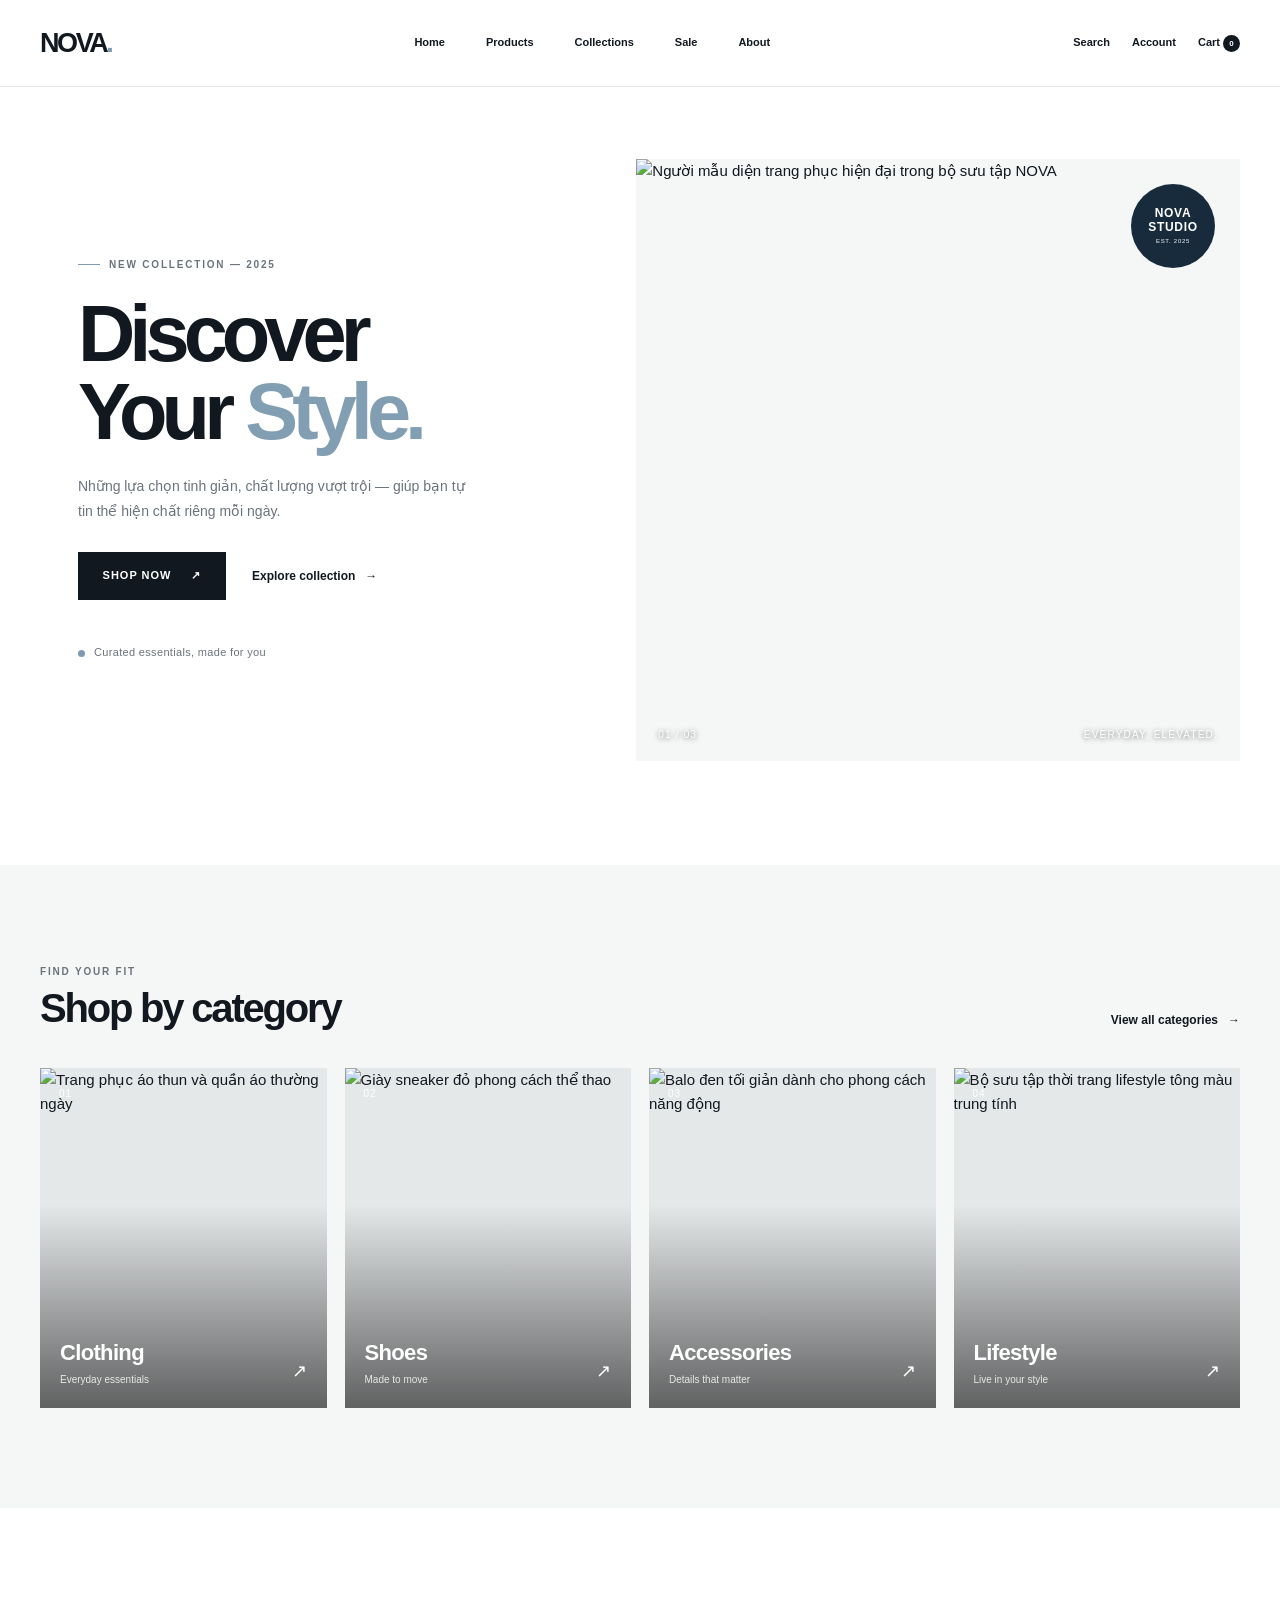
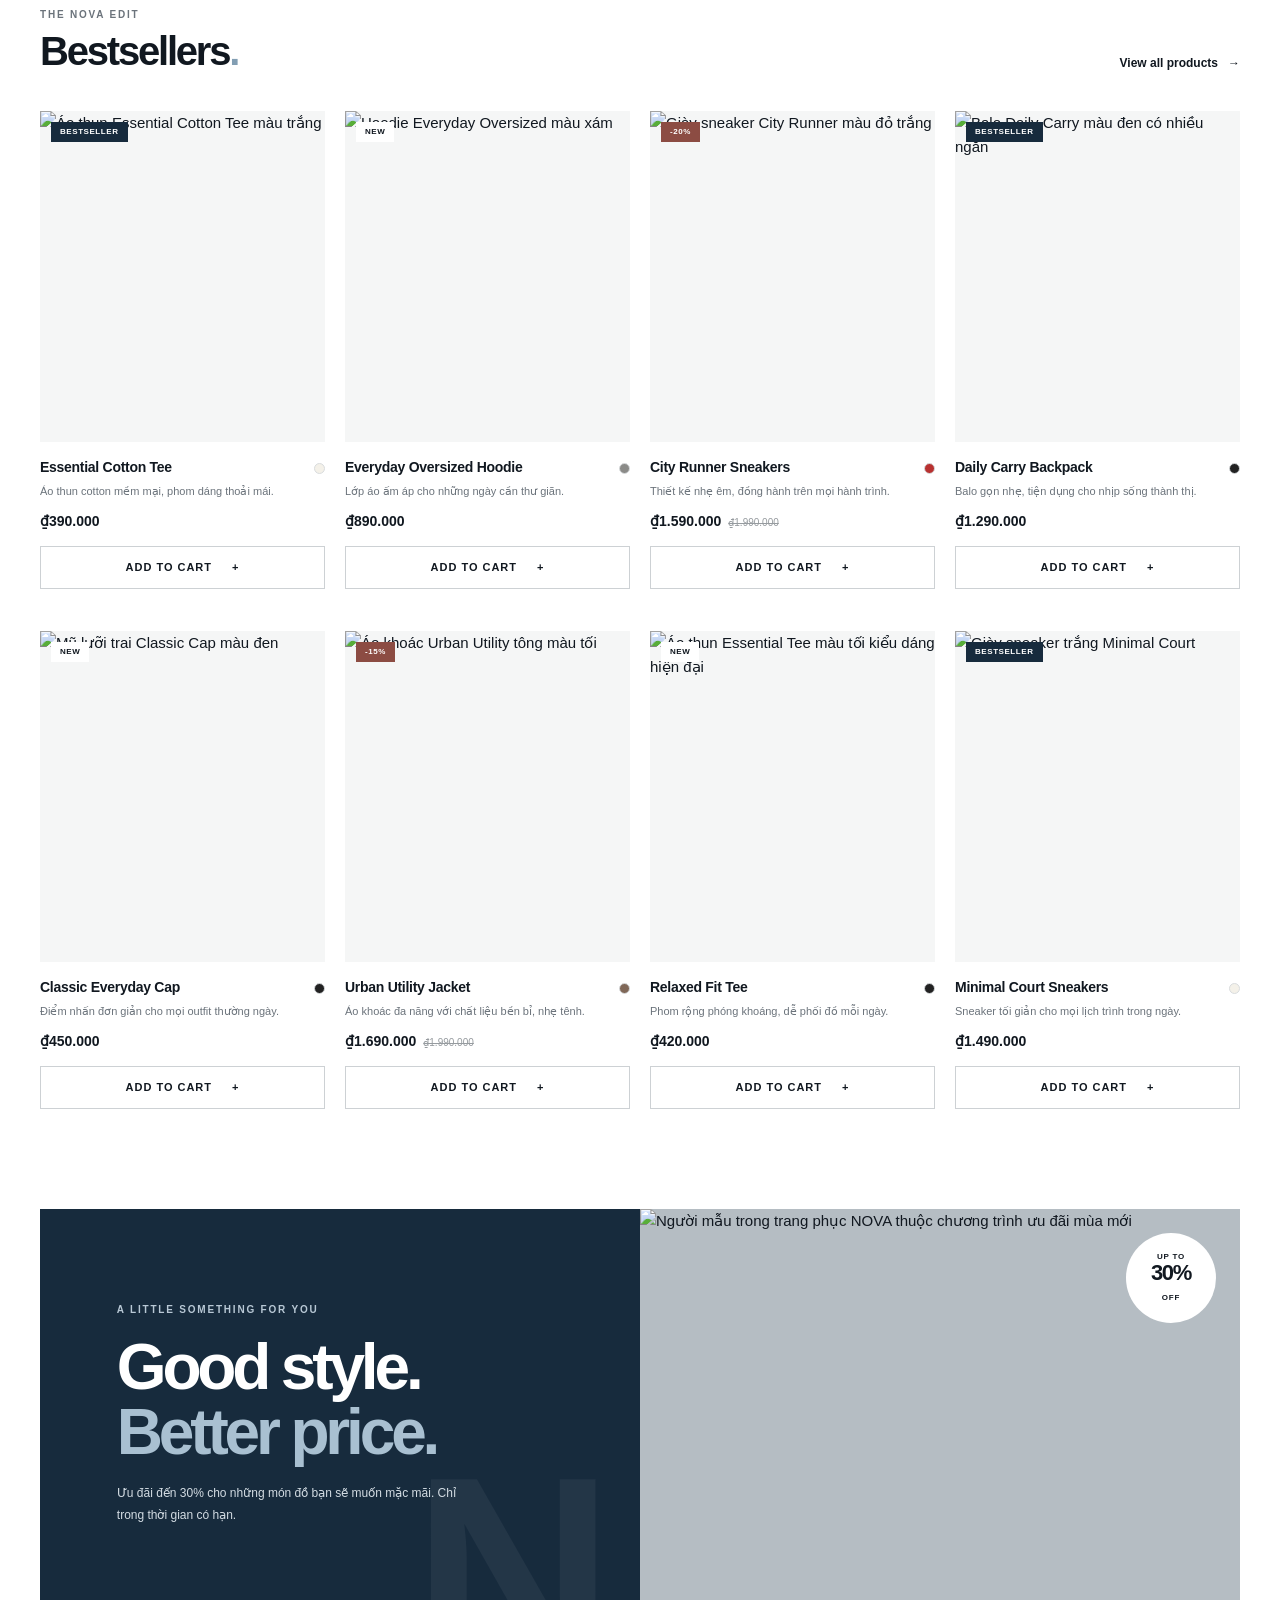
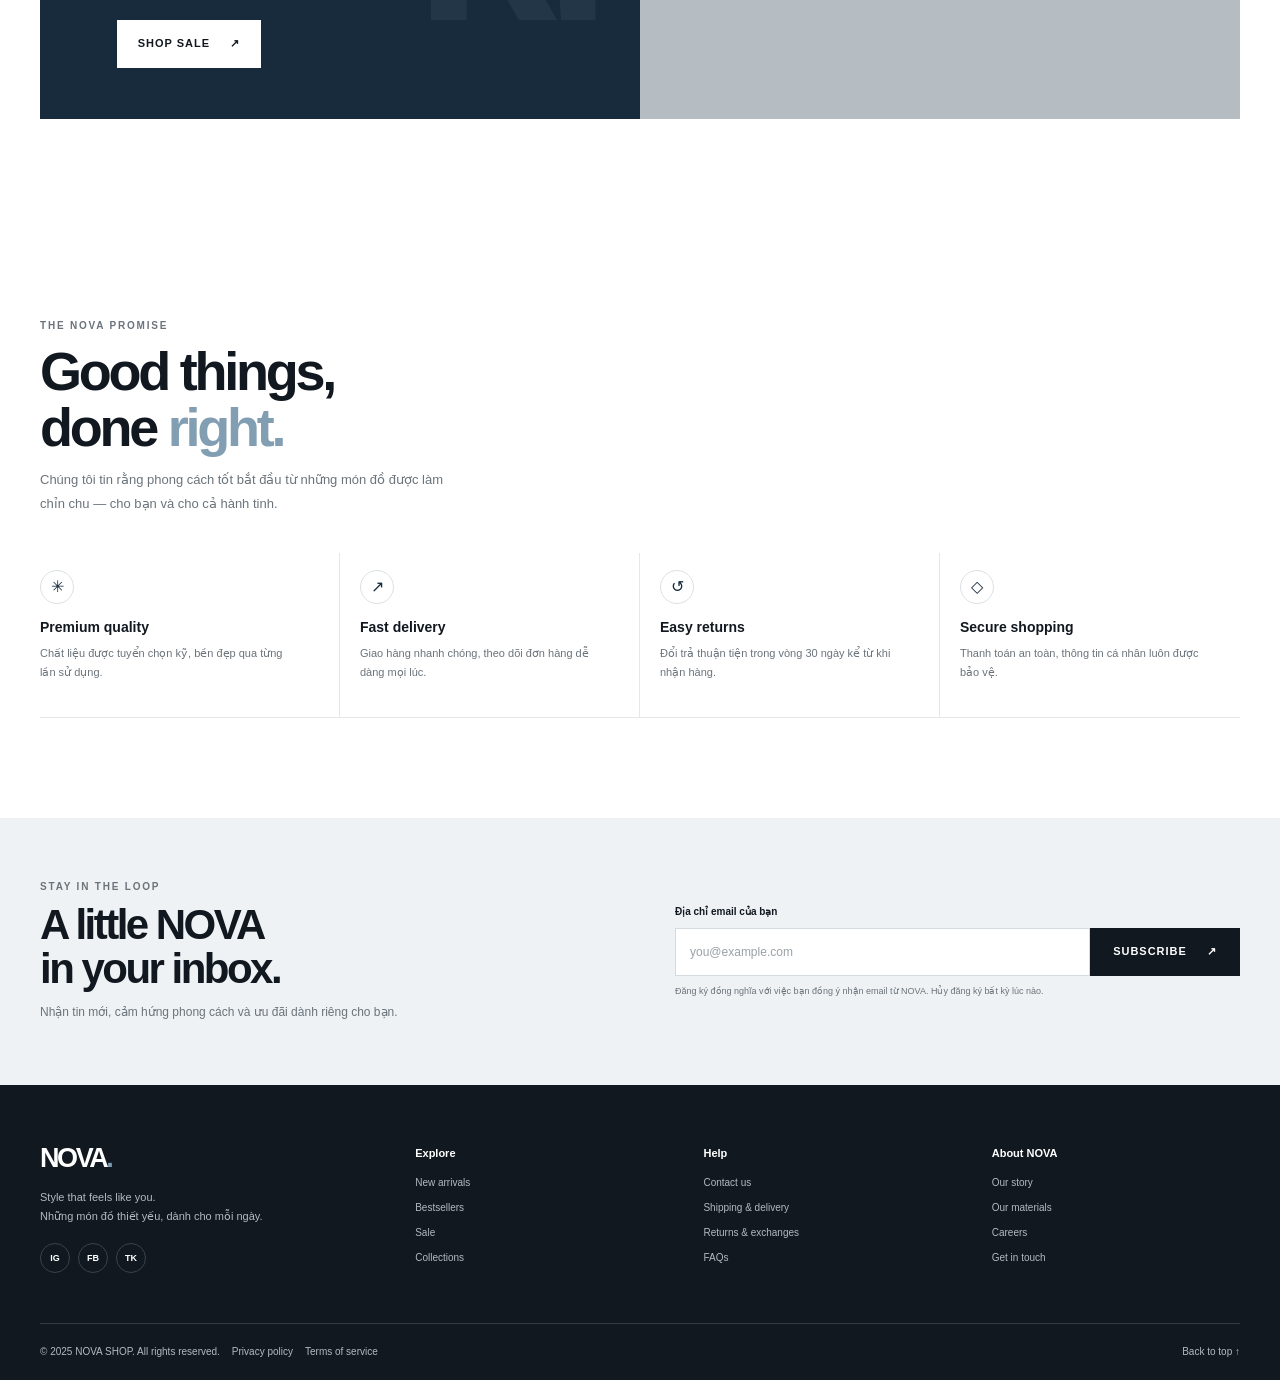
==== index.html @ 68299b76 "Add files via upload" ====
<!DOCTYPE html>
<html lang="vi">
<head>
  <meta charset="UTF-8">
  <meta name="viewport" content="width=device-width, initial-scale=1.0">
  <meta name="description" content="Khám phá thời trang và phụ kiện hiện đại tại NOVA SHOP. Phong cách tối giản, chất lượng vượt trội, giao hàng nhanh.">
  <title>NOVA SHOP — Discover Your Style</title>
  <link rel="stylesheet" href="style.css">
</head>
<body>
  <header class="site-header">
    <div class="header-inner container">
      <a class="brand" href="#home" aria-label="NOVA SHOP - Trang chủ">NOVA<span>.</span></a>

      <nav class="desktop-nav" aria-label="Điều hướng chính">
        <a href="#home">Home</a>
        <a href="#products">Products</a>
        <a href="#categories">Collections</a>
        <a href="#sale">Sale</a>
        <a href="#about">About</a>
      </nav>

      <div class="header-actions" aria-label="Tiện ích">
        <a href="#newsletter" aria-label="Tìm kiếm">Search</a>
        <a href="#about" aria-label="Tài khoản">Account</a>
        <a href="#products" aria-label="Giỏ hàng">Cart <span class="cart-count">0</span></a>
      </div>

      <details class="mobile-menu">
        <summary aria-label="Mở điều hướng">☰</summary>
        <nav class="mobile-nav" aria-label="Điều hướng trên điện thoại">
          <a href="#home">Home</a>
          <a href="#products">Products</a>
          <a href="#categories">Collections</a>
          <a href="#sale">Sale</a>
          <a href="#about">About</a>
        </nav>
      </details>
    </div>
  </header>

  <main>
    <section class="hero container" id="home" aria-labelledby="hero-title">
      <div class="hero-copy">
        <p class="eyebrow"><span class="eyebrow-line"></span> New collection — 2025</p>
        <h1 id="hero-title">Discover<br>Your <span>Style.</span></h1>
        <p class="hero-description">Những lựa chọn tinh giản, chất lượng vượt trội — giúp bạn tự tin thể hiện chất riêng mỗi ngày.</p>
        <div class="hero-actions">
          <a class="button button-dark" href="#products">Shop now <span aria-hidden="true">↗</span></a>
          <a class="text-link" href="#categories">Explore collection <span aria-hidden="true">→</span></a>
        </div>
        <div class="hero-note"><span class="note-dot"></span> Curated essentials, made for you</div>
      </div>
      <div class="hero-visual">
        <img src="https://images.unsplash.com/photo-1529139574466-a303027c1d8b?auto=format&amp;fit=crop&amp;w=1200&amp;q=85" alt="Người mẫu diện trang phục hiện đại trong bộ sưu tập NOVA">
        <div class="image-caption"><span>01 / 03</span><span>Everyday, elevated.</span></div>
        <div class="hero-sticker" aria-label="Bộ sưu tập mới">NOVA<br>STUDIO<br><span>EST. 2025</span></div>
      </div>
    </section>

    <section class="category-section section-space" id="categories" aria-labelledby="category-title">
      <div class="container">
        <div class="section-heading">
          <div>
            <p class="eyebrow">Find your fit</p>
            <h2 id="category-title">Shop by category</h2>
          </div>
          <a class="text-link heading-link" href="#products">View all categories <span aria-hidden="true">→</span></a>
        </div>
        <div class="category-grid">
          <a class="category-card" href="#products">
            <img src="https://images.unsplash.com/photo-1523398002811-999ca8dec234?auto=format&amp;fit=crop&amp;w=700&amp;q=80" alt="Trang phục áo thun và quần áo thường ngày">
            <span class="category-number">01</span>
            <span class="category-info"><strong>Clothing</strong><span>Everyday essentials</span></span>
            <span class="category-arrow" aria-hidden="true">↗</span>
          </a>
          <a class="category-card" href="#products">
            <img src="https://images.unsplash.com/photo-1542291026-7eec264c27ff?auto=format&amp;fit=crop&amp;w=700&amp;q=80" alt="Giày sneaker đỏ phong cách thể thao">
            <span class="category-number">02</span>
            <span class="category-info"><strong>Shoes</strong><span>Made to move</span></span>
            <span class="category-arrow" aria-hidden="true">↗</span>
          </a>
          <a class="category-card" href="#products">
            <img src="https://images.unsplash.com/photo-1553062407-98eeb64c6a62?auto=format&amp;fit=crop&amp;w=700&amp;q=80" alt="Balo đen tối giản dành cho phong cách năng động">
            <span class="category-number">03</span>
            <span class="category-info"><strong>Accessories</strong><span>Details that matter</span></span>
            <span class="category-arrow" aria-hidden="true">↗</span>
          </a>
          <a class="category-card" href="#products">
            <img src="https://images.unsplash.com/photo-1490481651871-ab68de25d43d?auto=format&amp;fit=crop&amp;w=700&amp;q=80" alt="Bộ sưu tập thời trang lifestyle tông màu trung tính">
            <span class="category-number">04</span>
            <span class="category-info"><strong>Lifestyle</strong><span>Live in your style</span></span>
            <span class="category-arrow" aria-hidden="true">↗</span>
          </a>
        </div>
      </div>
    </section>

    <section class="products-section section-space" id="products" aria-labelledby="products-title">
      <div class="container">
        <div class="section-heading">
          <div>
            <p class="eyebrow">The NOVA edit</p>
            <h2 id="products-title">Bestsellers<span class="title-period">.</span></h2>
          </div>
          <a class="text-link heading-link" href="#products">View all products <span aria-hidden="true">→</span></a>
        </div>
        <div class="product-grid">
          <article class="product-card">
            <a class="product-image" href="#products" aria-label="Xem áo thun Essential Cotton Tee">
              <img src="https://images.unsplash.com/photo-1521572163474-6864f9cf17ab?auto=format&amp;fit=crop&amp;w=800&amp;q=85" alt="Áo thun Essential Cotton Tee màu trắng">
              <span class="badge">Bestseller</span>
              <span class="quick-view">View details <span aria-hidden="true">↗</span></span>
            </a>
            <div class="product-details">
              <div class="product-title-row"><h3>Essential Cotton Tee</h3><span class="product-color" aria-label="Màu trắng"></span></div>
              <p class="product-description">Áo thun cotton mềm mại, phom dáng thoải mái.</p>
              <p class="product-price">₫390.000</p>
              <a class="button button-outline" href="#newsletter">Add to cart <span aria-hidden="true">+</span></a>
            </div>
          </article>

          <article class="product-card">
            <a class="product-image" href="#products" aria-label="Xem hoodie Everyday Oversized Hoodie">
              <img src="https://images.unsplash.com/photo-1556821840-3a63f95609a7?auto=format&amp;fit=crop&amp;w=800&amp;q=85" alt="Hoodie Everyday Oversized màu xám">
              <span class="badge badge-muted">New</span>
              <span class="quick-view">View details <span aria-hidden="true">↗</span></span>
            </a>
            <div class="product-details">
              <div class="product-title-row"><h3>Everyday Oversized Hoodie</h3><span class="product-color color-gray" aria-label="Màu xám"></span></div>
              <p class="product-description">Lớp áo ấm áp cho những ngày cần thư giãn.</p>
              <p class="product-price">₫890.000</p>
              <a class="button button-outline" href="#newsletter">Add to cart <span aria-hidden="true">+</span></a>
            </div>
          </article>

          <article class="product-card">
            <a class="product-image" href="#products" aria-label="Xem giày sneaker City Runner">
              <img src="https://images.unsplash.com/photo-1542291026-7eec264c27ff?auto=format&amp;fit=crop&amp;w=800&amp;q=85" alt="Giày sneaker City Runner màu đỏ trắng">
              <span class="badge badge-sale">-20%</span>
              <span class="quick-view">View details <span aria-hidden="true">↗</span></span>
            </a>
            <div class="product-details">
              <div class="product-title-row"><h3>City Runner Sneakers</h3><span class="product-color color-red" aria-label="Màu đỏ"></span></div>
              <p class="product-description">Thiết kế nhẹ êm, đồng hành trên mọi hành trình.</p>
              <p class="product-price">₫1.590.000 <del>₫1.990.000</del></p>
              <a class="button button-outline" href="#newsletter">Add to cart <span aria-hidden="true">+</span></a>
            </div>
          </article>

          <article class="product-card">
            <a class="product-image" href="#products" aria-label="Xem balo Daily Carry Backpack">
              <img src="https://images.unsplash.com/photo-1553062407-98eeb64c6a62?auto=format&amp;fit=crop&amp;w=800&amp;q=85" alt="Balo Daily Carry màu đen có nhiều ngăn">
              <span class="badge">Bestseller</span>
              <span class="quick-view">View details <span aria-hidden="true">↗</span></span>
            </a>
            <div class="product-details">
              <div class="product-title-row"><h3>Daily Carry Backpack</h3><span class="product-color color-black" aria-label="Màu đen"></span></div>
              <p class="product-description">Balo gọn nhẹ, tiện dụng cho nhịp sống thành thị.</p>
              <p class="product-price">₫1.290.000</p>
              <a class="button button-outline" href="#newsletter">Add to cart <span aria-hidden="true">+</span></a>
            </div>
          </article>

          <article class="product-card">
            <a class="product-image" href="#products" aria-label="Xem mũ lưỡi trai Classic Cap">
              <img src="https://images.unsplash.com/photo-1588850561407-ed78c282e89b?auto=format&amp;fit=crop&amp;w=800&amp;q=85" alt="Mũ lưỡi trai Classic Cap màu đen">
              <span class="badge badge-muted">New</span>
              <span class="quick-view">View details <span aria-hidden="true">↗</span></span>
            </a>
            <div class="product-details">
              <div class="product-title-row"><h3>Classic Everyday Cap</h3><span class="product-color color-black" aria-label="Màu đen"></span></div>
              <p class="product-description">Điểm nhấn đơn giản cho mọi outfit thường ngày.</p>
              <p class="product-price">₫450.000</p>
              <a class="button button-outline" href="#newsletter">Add to cart <span aria-hidden="true">+</span></a>
            </div>
          </article>

          <article class="product-card">
            <a class="product-image" href="#products" aria-label="Xem áo khoác Urban Utility Jacket">
              <img src="https://images.unsplash.com/photo-1551028719-00167b16eac5?auto=format&amp;fit=crop&amp;w=800&amp;q=85" alt="Áo khoác Urban Utility tông màu tối">
              <span class="badge badge-sale">-15%</span>
              <span class="quick-view">View details <span aria-hidden="true">↗</span></span>
            </a>
            <div class="product-details">
              <div class="product-title-row"><h3>Urban Utility Jacket</h3><span class="product-color color-brown" aria-label="Màu nâu"></span></div>
              <p class="product-description">Áo khoác đa năng với chất liệu bền bỉ, nhẹ tênh.</p>
              <p class="product-price">₫1.690.000 <del>₫1.990.000</del></p>
              <a class="button button-outline" href="#newsletter">Add to cart <span aria-hidden="true">+</span></a>
            </div>
          </article>

          <article class="product-card">
            <a class="product-image" href="#products" aria-label="Xem áo thun Essential Tee màu đen">
              <img src="https://images.unsplash.com/photo-1503341504253-dff4815485f1?auto=format&amp;fit=crop&amp;w=800&amp;q=85" alt="Áo thun Essential Tee màu tối kiểu dáng hiện đại">
              <span class="badge badge-muted">New</span>
              <span class="quick-view">View details <span aria-hidden="true">↗</span></span>
            </a>
            <div class="product-details">
              <div class="product-title-row"><h3>Relaxed Fit Tee</h3><span class="product-color color-black" aria-label="Màu đen"></span></div>
              <p class="product-description">Phom rộng phóng khoáng, dễ phối đồ mỗi ngày.</p>
              <p class="product-price">₫420.000</p>
              <a class="button button-outline" href="#newsletter">Add to cart <span aria-hidden="true">+</span></a>
            </div>
          </article>

          <article class="product-card">
            <a class="product-image" href="#products" aria-label="Xem giày sneaker Minimal Court">
              <img src="https://images.unsplash.com/photo-1600185365483-26d7a4cc7519?auto=format&amp;fit=crop&amp;w=800&amp;q=85" alt="Giày sneaker trắng Minimal Court">
              <span class="badge">Bestseller</span>
              <span class="quick-view">View details <span aria-hidden="true">↗</span></span>
            </a>
            <div class="product-details">
              <div class="product-title-row"><h3>Minimal Court Sneakers</h3><span class="product-color" aria-label="Màu trắng"></span></div>
              <p class="product-description">Sneaker tối giản cho mọi lịch trình trong ngày.</p>
              <p class="product-price">₫1.490.000</p>
              <a class="button button-outline" href="#newsletter">Add to cart <span aria-hidden="true">+</span></a>
            </div>
          </article>
        </div>
      </div>
    </section>

    <section class="promotion-section section-space" id="sale" aria-labelledby="promotion-title">
      <div class="promotion container">
        <div class="promotion-copy">
          <p class="eyebrow">A little something for you</p>
          <h2 id="promotion-title">Good style.<br><span>Better price.</span></h2>
          <p>Ưu đãi đến 30% cho những món đồ bạn sẽ muốn mặc mãi. Chỉ trong thời gian có hạn.</p>
          <span class="promotion-mark" aria-hidden="true">N.</span>
        </div>
        <div class="promotion-image">
          <img src="https://images.unsplash.com/photo-1515886657613-9f3515b0c78f?auto=format&amp;fit=crop&amp;w=1200&amp;q=85" alt="Người mẫu trong trang phục NOVA thuộc chương trình ưu đãi mùa mới">
          <span class="promotion-tag">UP TO<br><strong>30%</strong><br>OFF</span>
        </div>
        <div class="promotion-action">
          <a class="button button-light" href="#products">Shop sale <span aria-hidden="true">↗</span></a>
        </div>
      </div>
    </section>

    <section class="about-section section-space" id="about" aria-labelledby="about-title">
      <div class="container">
        <div class="about-intro">
          <p class="eyebrow">The NOVA promise</p>
          <h2 id="about-title">Good things,<br>done <span>right.</span></h2>
          <p>Chúng tôi tin rằng phong cách tốt bắt đầu từ những món đồ được làm chỉn chu — cho bạn và cho cả hành tinh.</p>
        </div>
        <div class="feature-grid">
          <article class="feature-card">
            <span class="feature-icon" aria-hidden="true">✳</span>
            <h3>Premium quality</h3>
            <p>Chất liệu được tuyển chọn kỹ, bền đẹp qua từng lần sử dụng.</p>
          </article>
          <article class="feature-card">
            <span class="feature-icon" aria-hidden="true">↗</span>
            <h3>Fast delivery</h3>
            <p>Giao hàng nhanh chóng, theo dõi đơn hàng dễ dàng mọi lúc.</p>
          </article>
          <article class="feature-card">
            <span class="feature-icon" aria-hidden="true">↺</span>
            <h3>Easy returns</h3>
            <p>Đổi trả thuận tiện trong vòng 30 ngày kể từ khi nhận hàng.</p>
          </article>
          <article class="feature-card">
            <span class="feature-icon" aria-hidden="true">◇</span>
            <h3>Secure shopping</h3>
            <p>Thanh toán an toàn, thông tin cá nhân luôn được bảo vệ.</p>
          </article>
        </div>
      </div>
    </section>

    <section class="newsletter-section" id="newsletter" aria-labelledby="newsletter-title">
      <div class="newsletter container">
        <div class="newsletter-copy">
          <p class="eyebrow">Stay in the loop</p>
          <h2 id="newsletter-title">A little NOVA<br>in your inbox.</h2>
          <p>Nhận tin mới, cảm hứng phong cách và ưu đãi dành riêng cho bạn.</p>
        </div>
        <form class="newsletter-form" action="#" method="get">
          <label for="email">Địa chỉ email của bạn</label>
          <div class="newsletter-fields">
            <input type="email" id="email" name="email" placeholder="you@example.com" autocomplete="email" required>
            <button class="button button-dark" type="submit">Subscribe <span aria-hidden="true">↗</span></button>
          </div>
          <p class="form-note">Đăng ký đồng nghĩa với việc bạn đồng ý nhận email từ NOVA. Hủy đăng ký bất kỳ lúc nào.</p>
        </form>
      </div>
    </section>
  </main>

  <footer class="site-footer">
    <div class="container">
      <div class="footer-grid">
        <div class="footer-brand-column">
          <a class="brand footer-brand" href="#home">NOVA<span>.</span></a>
          <p>Style that feels like you.<br>Những món đồ thiết yếu, dành cho mỗi ngày.</p>
          <div class="social-links" aria-label="Mạng xã hội">
            <a href="#footer" aria-label="Instagram">ig</a>
            <a href="#footer" aria-label="Facebook">fb</a>
            <a href="#footer" aria-label="TikTok">tk</a>
          </div>
        </div>
        <div class="footer-column">
          <h2>Explore</h2>
          <a href="#products">New arrivals</a>
          <a href="#products">Bestsellers</a>
          <a href="#sale">Sale</a>
          <a href="#categories">Collections</a>
        </div>
        <div class="footer-column">
          <h2>Help</h2>
          <a href="#about">Contact us</a>
          <a href="#about">Shipping &amp; delivery</a>
          <a href="#about">Returns &amp; exchanges</a>
          <a href="#about">FAQs</a>
        </div>
        <div class="footer-column">
          <h2>About NOVA</h2>
          <a href="#about">Our story</a>
          <a href="#about">Our materials</a>
          <a href="#about">Careers</a>
          <a href="#newsletter">Get in touch</a>
        </div>
      </div>
      <div class="footer-bottom" id="footer">
        <p>© 2025 NOVA SHOP. All rights reserved.</p>
        <div><a href="#footer">Privacy policy</a><a href="#footer">Terms of service</a></div>
        <a class="back-to-top" href="#home">Back to top ↑</a>
      </div>
    </div>
  </footer>
</body>
</html>
---- style.css ----
/* RESET */
*,
*::before,
*::after {
  box-sizing: border-box;
}

html {
  scroll-behavior: smooth;
}

body,
h1,
h2,
h3,
p {
  margin: 0;
}

img {
  display: block;
  max-width: 100%;
}

a {
  color: inherit;
  text-decoration: none;
}

button,
input {
  font: inherit;
}

/* VARIABLES */
:root {
  --color-ink: #111820;
  --color-navy: #172b3d;
  --color-blue: #dce8f1;
  --color-muted: #6b737b;
  --color-line: #e5e7e9;
  --color-paper: #ffffff;
  --color-soft: #f5f6f6;
  --font-body: Arial, Helvetica, sans-serif;
  --container-width: 1280px;
}

/* GLOBAL */
body {
  color: var(--color-ink);
  background: var(--color-paper);
  font-family: var(--font-body);
  font-size: 15px;
  line-height: 1.6;
  -webkit-font-smoothing: antialiased;
}

a,
button,
input {
  -webkit-tap-highlight-color: transparent;
}

a:focus-visible,
button:focus-visible,
input:focus-visible,
summary:focus-visible {
  outline: 3px solid #7296b1;
  outline-offset: 4px;
}

.container {
  width: min(var(--container-width), calc(100% - 32px));
  margin-inline: auto;
}

.section-space {
  padding-block: 64px;
}

.eyebrow {
  color: var(--color-muted);
  font-size: 10px;
  font-weight: 700;
  letter-spacing: 0.18em;
  line-height: 1.4;
  text-transform: uppercase;
}

.section-heading {
  display: flex;
  align-items: end;
  justify-content: space-between;
  gap: 16px;
  margin-bottom: 28px;
}

.section-heading h2 {
  margin-top: 8px;
  font-size: clamp(1.65rem, 6vw, 2.5rem);
  letter-spacing: -0.055em;
  line-height: 1.08;
}

.text-link {
  display: inline-flex;
  align-items: center;
  gap: 10px;
  font-size: 12px;
  font-weight: 700;
}

.text-link span,
.button span {
  transition: transform 180ms ease;
}

.text-link:hover span,
.button:hover span {
  transform: translate(3px, -2px);
}

.button {
  display: inline-flex;
  min-height: 48px;
  align-items: center;
  justify-content: center;
  gap: 20px;
  padding: 0 20px;
  border: 1px solid transparent;
  font-size: 11px;
  font-weight: 700;
  letter-spacing: 0.09em;
  text-transform: uppercase;
  transition: color 180ms ease, background-color 180ms ease, border-color 180ms ease, box-shadow 180ms ease;
}

.button-dark {
  color: #fff;
  background: var(--color-ink);
}

.button-dark:hover {
  background: var(--color-navy);
  box-shadow: 0 8px 18px rgb(17 24 32 / 13%);
}

.button-outline {
  min-height: 43px;
  color: var(--color-ink);
  border-color: #cdd1d4;
}

.button-outline:hover {
  color: #fff;
  border-color: var(--color-ink);
  background: var(--color-ink);
}

.button-light {
  color: var(--color-ink);
  background: #fff;
}

.button-light:hover {
  color: #fff;
  border-color: #fff;
  background: transparent;
}

/* HEADER */
.site-header {
  position: relative;
  z-index: 5;
  border-bottom: 1px solid var(--color-line);
  background: #fff;
}

.header-inner {
  display: flex;
  min-height: 68px;
  align-items: center;
  justify-content: space-between;
  gap: 14px;
}

.brand {
  flex: 0 0 auto;
  font-size: 24px;
  font-weight: 800;
  letter-spacing: -0.09em;
  line-height: 1;
}

.brand span {
  color: #7c9bb2;
}

.desktop-nav,
.header-actions {
  display: none;
}

.mobile-menu {
  position: relative;
  margin-left: auto;
}

.mobile-menu summary {
  display: grid;
  width: 40px;
  height: 40px;
  place-items: center;
  cursor: pointer;
  font-size: 22px;
  list-style: none;
}

.mobile-menu summary::-webkit-details-marker {
  display: none;
}

.mobile-menu[open] summary {
  color: var(--color-muted);
}

.mobile-nav {
  position: absolute;
  top: calc(100% + 14px);
  right: -8px;
  display: grid;
  width: min(240px, calc(100vw - 32px));
  padding: 10px 18px;
  border: 1px solid var(--color-line);
  background: #fff;
  box-shadow: 0 16px 30px rgb(17 24 32 / 10%);
}

.mobile-nav a {
  padding: 12px 0;
  border-bottom: 1px solid var(--color-line);
  font-size: 13px;
}

.mobile-nav a:last-child {
  border-bottom: 0;
}

/* HERO */
.hero {
  display: grid;
  gap: 30px;
  padding-block: 32px 52px;
}

.hero-copy {
  align-self: center;
  padding-block: 8px;
}

.hero-copy .eyebrow {
  display: flex;
  align-items: center;
  gap: 9px;
}

.eyebrow-line {
  width: 22px;
  height: 1px;
  background: #7c9bb2;
}

.hero h1 {
  margin-top: 18px;
  font-size: clamp(2.75rem, 13vw, 4rem);
  font-weight: 700;
  letter-spacing: -0.075em;
  line-height: 0.99;
}

.hero h1 span,
.about-intro h2 span {
  color: #829eb3;
}

.hero-description {
  max-width: 390px;
  margin-top: 18px;
  color: var(--color-muted);
  font-size: 13px;
  line-height: 1.8;
}

.hero-actions {
  display: flex;
  flex-wrap: wrap;
  align-items: center;
  gap: 17px 22px;
  margin-top: 23px;
}

.hero-actions .button {
  min-width: 148px;
}

.hero-actions .text-link {
  font-size: 11px;
}

.hero-note {
  display: flex;
  align-items: center;
  gap: 9px;
  margin-top: 30px;
  color: var(--color-muted);
  font-size: 10px;
  letter-spacing: 0.03em;
}

.note-dot {
  width: 7px;
  height: 7px;
  border-radius: 50%;
  background: #7c9bb2;
}

.hero-visual {
  position: relative;
  min-width: 0;
  background: var(--color-soft);
}

.hero-visual > img {
  width: 100%;
  height: clamp(280px, 88vw, 480px);
  object-fit: cover;
  object-position: center 38%;
}

.image-caption {
  position: absolute;
  right: 14px;
  bottom: 13px;
  left: 14px;
  display: flex;
  justify-content: space-between;
  color: white;
  font-size: 9px;
  letter-spacing: 0.12em;
  text-transform: uppercase;
  text-shadow: 0 1px 5px rgb(0 0 0 / 65%);
}

.hero-sticker {
  position: absolute;
  top: 14px;
  right: 14px;
  display: grid;
  width: 68px;
  height: 68px;
  align-content: center;
  justify-items: center;
  border-radius: 50%;
  color: #fff;
  background: var(--color-navy);
  font-size: 10px;
  font-weight: 700;
  letter-spacing: 0.06em;
  line-height: 1.15;
  text-align: center;
}

.hero-sticker span {
  margin-top: 4px;
  font-size: 6px;
  font-weight: 400;
}

/* CATEGORY */
.category-section {
  background: var(--color-soft);
}

.heading-link {
  display: none;
}

.category-grid {
  display: grid;
  grid-template-columns: minmax(0, 1fr);
  gap: 14px;
}

.category-card {
  position: relative;
  display: block;
  min-width: 0;
  overflow: hidden;
  background: #e5e8e9;
}

.category-card > img {
  width: 100%;
  height: 230px;
  object-fit: cover;
  transition: transform 350ms ease;
}

.category-card::after {
  position: absolute;
  inset: 40% 0 0;
  background: linear-gradient(transparent, rgb(0 0 0 / 58%));
  content: "";
}

.category-number,
.category-info,
.category-arrow {
  position: absolute;
  z-index: 1;
  color: #fff;
}

.category-number {
  top: 14px;
  left: 15px;
  font-size: 10px;
  letter-spacing: 0.1em;
}

.category-info {
  bottom: 15px;
  left: 16px;
  display: grid;
  gap: 2px;
}

.category-info strong {
  font-size: 19px;
  font-weight: 600;
  letter-spacing: -0.03em;
}

.category-info > span {
  font-size: 10px;
  opacity: 0.83;
}

.category-arrow {
  right: 16px;
  bottom: 18px;
  font-size: 18px;
}

/* PRODUCTS */
.products-section {
  background: #fff;
}

.title-period {
  color: #829eb3;
}

.product-grid {
  display: grid;
  grid-template-columns: minmax(0, 1fr);
  gap: 32px 14px;
}

.product-card {
  min-width: 0;
}

.product-image {
  position: relative;
  display: block;
  overflow: hidden;
  background: var(--color-soft);
}

.product-image > img {
  width: 100%;
  aspect-ratio: 0.86;
  object-fit: cover;
  transition: transform 400ms ease;
}

.badge {
  position: absolute;
  top: 11px;
  left: 11px;
  padding: 5px 9px;
  color: #fff;
  background: var(--color-navy);
  font-size: 8px;
  font-weight: 700;
  letter-spacing: 0.07em;
  line-height: 1.2;
  text-transform: uppercase;
}

.badge-muted {
  color: var(--color-ink);
  background: #fff;
}

.badge-sale {
  background: #8c4c43;
}

.quick-view {
  position: absolute;
  right: 10px;
  bottom: 10px;
  left: 10px;
  display: flex;
  min-height: 38px;
  align-items: center;
  justify-content: space-between;
  padding: 0 12px;
  color: var(--color-ink);
  background: #fff;
  font-size: 10px;
  font-weight: 700;
  opacity: 0;
  transform: translateY(7px);
  transition: opacity 180ms ease, transform 180ms ease;
}

.product-details {
  padding-top: 13px;
}

.product-title-row {
  display: flex;
  min-width: 0;
  align-items: center;
  justify-content: space-between;
  gap: 8px;
}

.product-title-row h3 {
  min-width: 0;
  font-size: 13px;
  font-weight: 700;
  letter-spacing: -0.02em;
  line-height: 1.4;
}

.product-color {
  width: 11px;
  height: 11px;
  flex: 0 0 auto;
  border: 1px solid #d9dcde;
  border-radius: 50%;
  background: #f4f1e9;
}

.color-gray {
  background: #8b8b88;
}

.color-red {
  background: #b83130;
}

.color-black {
  background: #222;
}

.color-brown {
  background: #806858;
}

.product-description {
  margin-top: 5px;
  color: var(--color-muted);
  font-size: 10px;
  line-height: 1.6;
}

.product-price {
  display: flex;
  flex-wrap: wrap;
  align-items: baseline;
  gap: 7px;
  margin-top: 9px;
  font-size: 13px;
  font-weight: 700;
}

.product-price del {
  color: #969b9f;
  font-size: 10px;
  font-weight: 400;
}

.product-details .button {
  width: 100%;
  margin-top: 12px;
}

/* PROMOTION */
.promotion-section {
  padding-top: 0;
}

.promotion {
  display: grid;
  background: var(--color-navy);
}

.promotion-copy {
  position: relative;
  display: flex;
  min-height: 300px;
  flex-direction: column;
  align-items: flex-start;
  justify-content: center;
  overflow: hidden;
  padding: 32px 24px;
  color: #fff;
}

.promotion-copy .eyebrow {
  color: #b8c8d5;
}

.promotion-copy h2 {
  position: relative;
  z-index: 1;
  margin-top: 13px;
  font-size: clamp(2.1rem, 9vw, 3.5rem);
  letter-spacing: -0.065em;
  line-height: 1.02;
}

.promotion-copy h2 span {
  color: #a9c0d1;
}

.promotion-copy > p:not(.eyebrow) {
  position: relative;
  z-index: 1;
  max-width: 340px;
  margin-top: 14px;
  color: #d3dce3;
  font-size: 11px;
  line-height: 1.8;
}

.promotion-copy .button {
  position: relative;
  z-index: 1;
  min-width: 140px;
  margin-top: 20px;
}

.promotion-action {
  padding: 0 24px 28px;
  background: var(--color-navy);
}

.promotion-action .button {
  min-width: 140px;
}

.promotion-mark {
  position: absolute;
  right: 15px;
  bottom: -95px;
  color: rgb(255 255 255 / 5%);
  font-size: 280px;
  font-weight: 800;
  letter-spacing: -0.12em;
  line-height: 1;
}

.promotion-image {
  position: relative;
  height: clamp(260px, 85vw, 380px);
  overflow: hidden;
  background: #b5bdc3;
}

.promotion-image > img {
  width: 100%;
  height: 100%;
  object-fit: cover;
  object-position: center 35%;
}

.promotion-tag {
  position: absolute;
  top: 15px;
  right: 15px;
  display: grid;
  width: 76px;
  height: 76px;
  align-content: center;
  justify-items: center;
  border-radius: 50%;
  color: var(--color-ink);
  background: #fff;
  font-size: 8px;
  font-weight: 700;
  letter-spacing: 0.1em;
  line-height: 1.1;
  text-align: center;
}

.promotion-tag strong {
  font-size: 22px;
  letter-spacing: -0.06em;
}

/* ABOUT */
.about-section {
  background: #fff;
}

.about-intro {
  max-width: 470px;
  margin-bottom: 28px;
}

.about-intro h2 {
  margin-top: 10px;
  font-size: clamp(2rem, 8vw, 3rem);
  letter-spacing: -0.06em;
  line-height: 1.04;
}

.about-intro > p:last-child {
  max-width: 430px;
  margin-top: 13px;
  color: var(--color-muted);
  font-size: 12px;
  line-height: 1.8;
}

.feature-grid {
  display: grid;
  grid-template-columns: minmax(0, 1fr);
  border-top: 1px solid var(--color-line);
}

.feature-card {
  padding: 22px 0;
  border-bottom: 1px solid var(--color-line);
}

.feature-icon {
  display: inline-grid;
  width: 34px;
  height: 34px;
  place-items: center;
  border: 1px solid #dce1e4;
  border-radius: 50%;
  color: var(--color-navy);
  font-size: 16px;
}

.feature-card h3 {
  margin-top: 12px;
  font-size: 13px;
  font-weight: 700;
}

.feature-card p {
  max-width: 250px;
  margin-top: 6px;
  color: var(--color-muted);
  font-size: 10px;
  line-height: 1.7;
}

/* NEWSLETTER */
.newsletter-section {
  padding-block: 48px;
  background: #eef2f4;
}

.newsletter {
  display: grid;
  gap: 23px;
}

.newsletter-copy h2 {
  margin-top: 9px;
  font-size: clamp(1.8rem, 8vw, 2.65rem);
  letter-spacing: -0.06em;
  line-height: 1.05;
}

.newsletter-copy > p:last-child {
  max-width: 360px;
  margin-top: 11px;
  color: var(--color-muted);
  font-size: 11px;
  line-height: 1.7;
}

.newsletter-form label {
  display: block;
  margin-bottom: 8px;
  font-size: 10px;
  font-weight: 700;
}

.newsletter-fields {
  display: grid;
  gap: 9px;
}

.newsletter-fields input {
  width: 100%;
  min-width: 0;
  min-height: 48px;
  padding: 0 14px;
  border: 1px solid #d4dadd;
  border-radius: 0;
  color: var(--color-ink);
  background: #fff;
  font-size: 12px;
}

.newsletter-fields input::placeholder {
  color: #9aa1a6;
}

.newsletter-fields .button {
  width: 100%;
}

.form-note {
  margin-top: 8px;
  color: var(--color-muted);
  font-size: 9px;
  line-height: 1.6;
}

/* FOOTER */
.site-footer {
  padding-top: 42px;
  color: #fff;
  background: #111820;
}

.footer-grid {
  display: grid;
  grid-template-columns: minmax(0, 1fr);
  gap: 30px 20px;
  padding-bottom: 34px;
}

.footer-brand {
  display: inline-block;
  color: #fff;
}

.footer-brand-column > p {
  margin-top: 14px;
  color: #b3bac0;
  font-size: 11px;
  line-height: 1.8;
}

.social-links {
  display: flex;
  gap: 8px;
  margin-top: 16px;
}

.social-links a {
  display: grid;
  width: 30px;
  height: 30px;
  place-items: center;
  border: 1px solid #3b434a;
  border-radius: 50%;
  font-size: 9px;
  font-weight: 700;
  text-transform: uppercase;
  transition: background-color 180ms ease;
}

.social-links a:hover {
  background: #314454;
}

.footer-column {
  display: grid;
  align-content: start;
  gap: 9px;
}

.footer-column h2 {
  margin-bottom: 4px;
  font-size: 11px;
  font-weight: 700;
}

.footer-column a,
.footer-bottom {
  color: #b3bac0;
  font-size: 10px;
}

.footer-column a:hover,
.footer-bottom a:hover {
  color: #fff;
}

.footer-bottom {
  display: flex;
  flex-wrap: wrap;
  justify-content: space-between;
  gap: 12px;
  padding-block: 17px;
  border-top: 1px solid #333b42;
}

.footer-bottom > div {
  display: flex;
  flex-wrap: wrap;
  gap: 12px;
}

.back-to-top {
  margin-left: auto;
}

/* MOBILE */
/* Default styles target screens below 600px. */

/* TABLET */
@media (min-width: 600px) and (max-width: 1024px) {
  .container {
    width: calc(100% - 64px);
  }

  .section-space {
    padding-block: 76px;
  }

  .header-inner {
    min-height: 76px;
    gap: 18px;
  }

  .desktop-nav {
    display: flex;
    align-items: center;
    gap: clamp(12px, 2.2vw, 24px);
    margin-left: auto;
  }

  .desktop-nav a,
  .header-actions a {
    white-space: nowrap;
    font-size: 10px;
    font-weight: 600;
  }

  .header-actions {
    display: flex;
    align-items: center;
    gap: 15px;
    margin-left: 7px;
  }

  .header-actions a[aria-label="Tài khoản"] {
    display: none;
  }

  .cart-count {
    display: inline-grid;
    width: 16px;
    height: 16px;
    place-items: center;
    border-radius: 50%;
    color: #fff;
    background: var(--color-ink);
    font-size: 8px;
  }

  .mobile-menu {
    display: none;
  }

  .hero {
    grid-template-columns: 0.84fr 1.16fr;
    align-items: center;
    gap: 25px;
    padding-block: 48px 65px;
  }

  .hero h1 {
    font-size: clamp(2.7rem, 6vw, 4.15rem);
  }

  .hero-description {
    max-width: 330px;
    font-size: 12px;
  }

  .hero-actions {
    align-items: flex-start;
    flex-direction: column;
    gap: 15px;
  }

  .hero-note {
    margin-top: 23px;
  }

  .hero-visual > img {
    height: clamp(340px, 51vw, 490px);
  }

  .heading-link {
    display: inline-flex;
  }

  .category-grid {
    grid-template-columns: repeat(2, minmax(0, 1fr));
    gap: 16px;
  }

  .category-card > img {
    height: clamp(230px, 34vw, 330px);
  }

  .product-grid {
    grid-template-columns: repeat(2, minmax(0, 1fr));
    gap: 34px 18px;
  }

  .product-title-row h3 {
    font-size: 14px;
  }

  .product-description {
    font-size: 11px;
  }

  .promotion {
    grid-template-columns: 1fr 1fr;
  }

  .promotion-copy {
    grid-column: 1;
    grid-row: 1;
    min-height: 320px;
    padding: 32px;
  }

  .promotion-copy h2 {
    font-size: clamp(2.4rem, 5vw, 3.5rem);
  }

  .promotion-action {
    grid-column: 1;
    grid-row: 2;
    padding: 0 32px 32px;
  }

  .promotion-image {
    grid-column: 2;
    grid-row: 1 / span 2;
  }

  .promotion-image {
    height: 370px;
  }

  .about-section > .container {
    display: grid;
    grid-template-columns: 0.9fr 1.1fr;
    align-items: start;
    gap: 35px;
  }

  .about-intro {
    margin-bottom: 0;
  }

  .feature-grid {
    grid-template-columns: repeat(2, minmax(0, 1fr));
    border-top: 0;
  }

  .feature-card {
    padding: 16px 12px 19px 0;
    border-bottom: 1px solid var(--color-line);
  }

  .newsletter {
    grid-template-columns: 0.9fr 1.1fr;
    align-items: center;
    gap: 35px;
  }

  .newsletter-fields {
    grid-template-columns: minmax(0, 1fr) auto;
    gap: 0;
  }

  .newsletter-fields .button {
    width: auto;
    min-width: 140px;
  }

  .footer-grid {
    grid-template-columns: repeat(2, minmax(0, 1fr));
    gap: 34px 35px;
  }
}

/* DESKTOP */
@media (min-width: 1025px) {
  .container {
    width: min(var(--container-width), calc(100% - 80px));
  }

  .section-space {
    padding-block: 100px;
  }

  .header-inner {
    min-height: 86px;
  }

  .brand {
    font-size: 27px;
  }

  .desktop-nav {
    display: flex;
    align-items: center;
    gap: clamp(24px, 3.2vw, 46px);
    margin-inline: auto;
  }

  .desktop-nav a,
  .header-actions a {
    font-size: 11px;
    font-weight: 600;
    transition: color 180ms ease;
  }

  .desktop-nav a:hover,
  .header-actions a:hover {
    color: #7894a8;
  }

  .header-actions {
    display: flex;
    align-items: center;
    gap: 22px;
  }

  .cart-count {
    display: inline-grid;
    width: 17px;
    height: 17px;
    place-items: center;
    border-radius: 50%;
    color: #fff;
    background: var(--color-ink);
    font-size: 8px;
  }

  .mobile-menu {
    display: none;
  }

  .hero {
    grid-template-columns: 0.9fr 1.1fr;
    align-items: center;
    gap: clamp(50px, 8vw, 112px);
    padding-block: 72px 104px;
  }

  .hero-copy {
    padding-left: clamp(0px, 3vw, 38px);
  }

  .hero h1 {
    margin-top: 23px;
    font-size: clamp(4.2rem, 6.2vw, 6.1rem);
  }

  .hero-description {
    margin-top: 22px;
    font-size: 14px;
  }

  .hero-actions {
    gap: 26px;
    margin-top: 28px;
  }

  .hero-actions .text-link {
    font-size: 12px;
  }

  .hero-note {
    margin-top: 44px;
    font-size: 11px;
  }

  .hero-visual > img {
    height: min(47vw, 620px);
    min-height: 470px;
  }

  .image-caption {
    right: 22px;
    bottom: 18px;
    left: 22px;
    font-size: 10px;
  }

  .hero-sticker {
    top: 25px;
    right: 25px;
    width: 84px;
    height: 84px;
    font-size: 12px;
  }

  .section-heading {
    margin-bottom: 38px;
  }

  .section-heading h2 {
    font-size: 40px;
  }

  .heading-link {
    display: inline-flex;
  }

  .category-grid {
    grid-template-columns: repeat(4, minmax(0, 1fr));
    gap: 18px;
  }

  .category-card > img {
    height: clamp(240px, 27vw, 340px);
  }

  .category-card:hover > img {
    transform: scale(1.045);
  }

  .category-number {
    top: 18px;
    left: 19px;
  }

  .category-info {
    bottom: 20px;
    left: 20px;
  }

  .category-info strong {
    font-size: 22px;
  }

  .category-arrow {
    right: 20px;
    bottom: 22px;
  }

  .product-grid {
    grid-template-columns: repeat(4, minmax(0, 1fr));
    gap: 42px 20px;
  }

  .product-image:hover > img {
    transform: scale(1.045);
  }

  .product-image:hover .quick-view,
  .product-image:focus-visible .quick-view {
    opacity: 1;
    transform: translateY(0);
  }

  .product-details {
    padding-top: 16px;
  }

  .product-title-row h3 {
    font-size: 14px;
  }

  .product-description {
    font-size: 11px;
  }

  .product-price {
    font-size: 14px;
  }

  .product-details .button {
    margin-top: 14px;
  }

  .promotion-section {
    padding-top: 0;
  }

  .promotion {
    grid-template-columns: 1fr 1fr;
  }

  .promotion-copy {
    grid-column: 1;
    grid-row: 1;
    min-height: 410px;
    padding: 55px clamp(38px, 6vw, 82px);
  }

  .promotion-copy h2 {
    margin-top: 18px;
    font-size: clamp(3.1rem, 5vw, 4.6rem);
  }

  .promotion-copy > p:not(.eyebrow) {
    margin-top: 18px;
    font-size: 12px;
  }

  .promotion-copy .button {
    margin-top: 26px;
  }

  .promotion-action {
    grid-column: 1;
    grid-row: 2;
    padding: 0 clamp(38px, 6vw, 82px) 50px;
  }

  .promotion-image {
    grid-column: 2;
    grid-row: 1 / span 2;
  }

  .promotion-image {
    height: 510px;
  }

  .promotion-tag {
    top: 24px;
    right: 24px;
    width: 90px;
    height: 90px;
  }

  .about-section > .container {
    display: block;
  }

  .about-intro {
    max-width: 650px;
    margin-bottom: 38px;
  }

  .about-intro h2 {
    font-size: 54px;
  }

  .about-intro > p:last-child {
    font-size: 13px;
  }

  .feature-grid {
    grid-template-columns: repeat(4, minmax(0, 1fr));
    border-top: 0;
  }

  .feature-card {
    min-height: 165px;
    padding: 17px 20px 20px;
    border-right: 1px solid var(--color-line);
    border-bottom: 1px solid var(--color-line);
  }

  .feature-card:first-child {
    padding-left: 0;
  }

  .feature-card:last-child {
    padding-right: 0;
    border-right: 0;
  }

  .feature-card h3 {
    font-size: 14px;
  }

  .feature-card p {
    font-size: 11px;
  }

  .newsletter-section {
    padding-block: 62px;
  }

  .newsletter {
    grid-template-columns: 1fr 1fr;
    align-items: center;
    gap: 70px;
  }

  .newsletter-copy h2 {
    font-size: 42px;
  }

  .newsletter-copy > p:last-child {
    font-size: 12px;
  }

  .newsletter-fields {
    grid-template-columns: minmax(0, 1fr) auto;
    gap: 0;
  }

  .newsletter-fields .button {
    width: auto;
    min-width: 150px;
  }

  .site-footer {
    padding-top: 60px;
  }

  .footer-grid {
    grid-template-columns: 1.35fr repeat(3, 1fr);
    gap: 40px;
    padding-bottom: 50px;
  }

  .footer-bottom {
    align-items: center;
    padding-block: 20px;
  }
}

@media (prefers-reduced-motion: reduce) {
  *,
  *::before,
  *::after {
    scroll-behavior: auto !important;
    transition-duration: 0.01ms !important;
  }
}
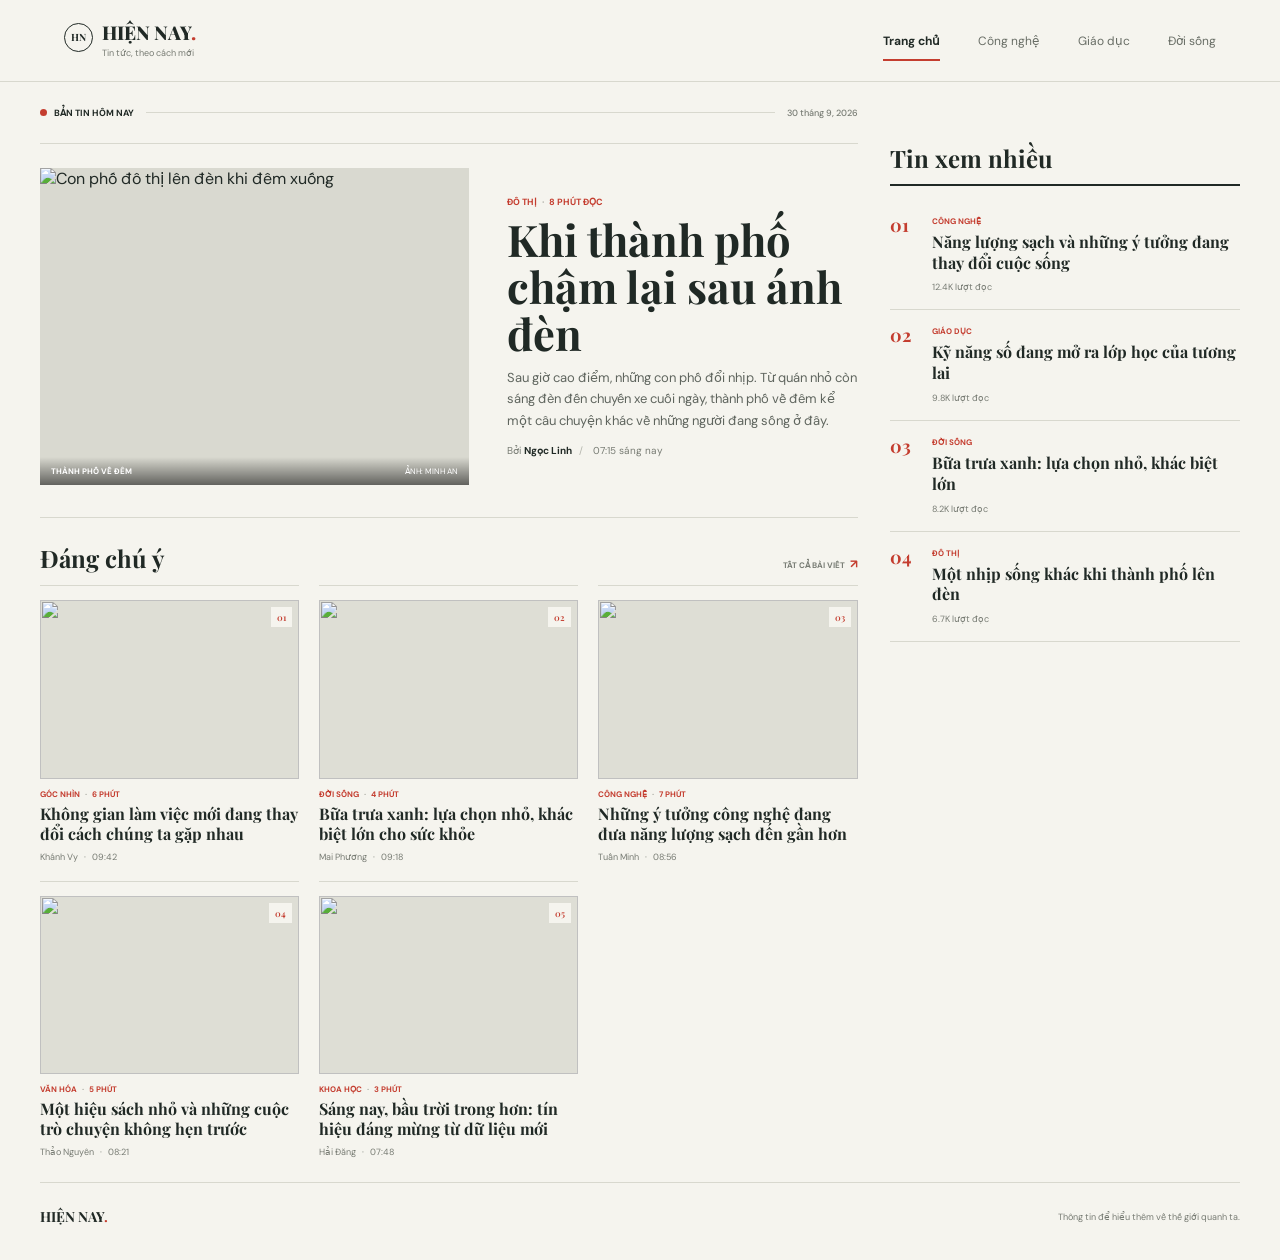
==== commit dd7229f9: "Add files via upload" ====
--- a/index.html
+++ b/index.html
@@ -1,335 +1,108 @@
 <!DOCTYPE html>
 <html lang="vi">
 <head>
-  <meta charset="UTF-8">
-  <meta name="viewport" content="width=device-width, initial-scale=1.0">
-  <meta name="description" content="Khám phá thời trang và phụ kiện hiện đại tại NOVA SHOP. Phong cách tối giản, chất lượng vượt trội, giao hàng nhanh.">
-  <title>NOVA SHOP — Discover Your Style</title>
-  <link rel="stylesheet" href="style.css">
+	<meta charset="UTF-8">
+	<meta name="viewport" content="width=device-width, initial-scale=1.0">
+	<meta name="theme-color" content="#f5f4ee">
+	<meta name="description" content="Tin tức, góc nhìn và những câu chuyện đáng chú ý hôm nay.">
+	<title>Hiện Nay — Tin tức mỗi ngày</title>
+	<link rel="preconnect" href="https://fonts.googleapis.com">
+	<link rel="preconnect" href="https://fonts.gstatic.com" crossorigin>
+	<link href="https://fonts.googleapis.com/css2?family=DM+Sans:wght@400;500;600;700&family=Playfair+Display:wght@600;700;800&display=swap" rel="stylesheet">
+	<link rel="stylesheet" href="style.css">
 </head>
 <body>
-  <header class="site-header">
-    <div class="header-inner container">
-      <a class="brand" href="#home" aria-label="NOVA SHOP - Trang chủ">NOVA<span>.</span></a>
+	<header class="site-header">
+		<a class="brand" href="#top" aria-label="Hiện Nay, về đầu trang">
+			<span class="brand-mark" aria-hidden="true">HN</span>
+			<span class="brand-name">HIỆN NAY<span class="brand-period">.</span></span>
+			<span class="brand-tagline">Tin tức, theo cách mới</span>
+		</a>
+		<nav class="main-nav" aria-label="Điều hướng chính">
+			<a class="nav-link is-active" href="#top">Trang chủ</a>
+			<a class="nav-link" href="#cong-nghe">Công nghệ</a>
+			<a class="nav-link" href="#giao-duc">Giáo dục</a>
+			<a class="nav-link" href="#doi-song">Đời sống</a>
+		</nav>
+		<details class="menu-control">
+			<summary><span>Menu</span><span class="menu-icon" aria-hidden="true"><i></i><i></i><i></i></span></summary>
+			<nav class="menu-panel" aria-label="Điều hướng chính">
+				<a href="#top">Trang chủ</a>
+				<a href="#cong-nghe">Công nghệ</a>
+				<a href="#giao-duc">Giáo dục</a>
+				<a href="#doi-song">Đời sống</a>
+			</nav>
+		</details>
+		<span class="header-date">THỨ TƯ, 30.09.2026</span>
+	</header>
 
-      <nav class="desktop-nav" aria-label="Điều hướng chính">
-        <a href="#home">Home</a>
-        <a href="#products">Products</a>
-        <a href="#categories">Collections</a>
-        <a href="#sale">Sale</a>
-        <a href="#about">About</a>
-      </nav>
+	<main id="top" class="page-shell">
+		<div class="main-column">
+			<div class="section-heading" id="tin-moi">
+				<span class="section-kicker"><span class="live-dot" aria-hidden="true"></span> BẢN TIN HÔM NAY</span>
+				<span class="section-rule" aria-hidden="true"></span>
+				<span class="section-date">30 tháng 9, 2026</span>
+			</div>
 
-      <div class="header-actions" aria-label="Tiện ích">
-        <a href="#newsletter" aria-label="Tìm kiếm">Search</a>
-        <a href="#about" aria-label="Tài khoản">Account</a>
-        <a href="#products" aria-label="Giỏ hàng">Cart <span class="cart-count">0</span></a>
-      </div>
+			<article class="lead-story">
+				<a class="lead-image-link" href="#bai-noi-bat" aria-label="Đọc bài: Khi thành phố chậm lại sau ánh đèn">
+					<img class="lead-image" src="https://images.unsplash.com/photo-1519608487953-e999c86e7455?auto=format&fit=crop&w=1800&q=85" alt="Con phố đô thị lên đèn khi đêm xuống" fetchpriority="high">
+					<span class="image-caption">THÀNH PHỐ VỀ ĐÊM <span>ẢNH: MINH AN</span></span>
+				</a>
+				<div class="lead-copy" id="bai-noi-bat">
+					<p class="story-category">ĐÔ THỊ <span>·</span> 8 PHÚT ĐỌC</p>
+					<h1>Khi thành phố chậm lại sau ánh đèn</h1>
+					<p class="lead-summary">Sau giờ cao điểm, những con phố đổi nhịp. Từ quán nhỏ còn sáng đèn đến chuyến xe cuối ngày, thành phố về đêm kể một câu chuyện khác về những người đang sống ở đây.</p>
+					<p class="byline">Bởi <strong>Ngọc Linh</strong><span class="byline-divider">/</span> 07:15 sáng nay</p>
+				</div>
+			</article>
 
-      <details class="mobile-menu">
-        <summary aria-label="Mở điều hướng">☰</summary>
-        <nav class="mobile-nav" aria-label="Điều hướng trên điện thoại">
-          <a href="#home">Home</a>
-          <a href="#products">Products</a>
-          <a href="#categories">Collections</a>
-          <a href="#sale">Sale</a>
-          <a href="#about">About</a>
-        </nav>
-      </details>
-    </div>
-  </header>
+			<section class="latest-section" aria-labelledby="latest-title">
+				<div class="list-heading">
+					<h2 id="latest-title">Đáng chú ý</h2>
+					<a href="#bai-viet" class="all-stories">TẤT CẢ BÀI VIẾT <span aria-hidden="true">↗</span></a>
+				</div>
+				<div class="story-list" id="bai-viet">
+				<article class="story-row" id="goc-nhin">
+					<a class="story-thumb" href="#goc-nhin" tabindex="-1" aria-hidden="true"><img src="https://images.unsplash.com/photo-1497366754035-f200968a6e72?auto=format&fit=crop&w=480&q=80" alt=""></a>
+					<div class="story-details"><p class="story-category">GÓC NHÌN <span>·</span> 6 PHÚT</p><h3><a href="#goc-nhin">Không gian làm việc mới đang thay đổi cách chúng ta gặp nhau</a></h3><p class="story-meta">Khánh Vy <span>·</span> 09:42</p></div>
+					<span class="story-index" aria-hidden="true">01</span>
+				</article>
+				<article class="story-row" id="doi-song">
+					<a class="story-thumb" href="#doi-song" tabindex="-1" aria-hidden="true"><img src="https://images.unsplash.com/photo-1512621776951-a57141f2eefd?auto=format&fit=crop&w=480&q=80" alt=""></a>
+					<div class="story-details"><p class="story-category">ĐỜI SỐNG <span>·</span> 4 PHÚT</p><h3><a href="#doi-song">Bữa trưa xanh: lựa chọn nhỏ, khác biệt lớn cho sức khỏe</a></h3><p class="story-meta">Mai Phương <span>·</span> 09:18</p></div>
+					<span class="story-index" aria-hidden="true">02</span>
+				</article>
+				<article class="story-row" id="cong-nghe">
+					<a class="story-thumb" href="#cong-nghe" tabindex="-1" aria-hidden="true"><img src="https://images.unsplash.com/photo-1518770660439-4636190af475?auto=format&fit=crop&w=480&q=80" alt=""></a>
+					<div class="story-details"><p class="story-category">CÔNG NGHỆ <span>·</span> 7 PHÚT</p><h3><a href="#cong-nghe">Những ý tưởng công nghệ đang đưa năng lượng sạch đến gần hơn</a></h3><p class="story-meta">Tuấn Minh <span>·</span> 08:56</p></div>
+					<span class="story-index" aria-hidden="true">03</span>
+				</article>
+				<article class="story-row">
+					<a class="story-thumb" href="#van-hoa" tabindex="-1" aria-hidden="true"><img src="https://images.unsplash.com/photo-1513364776144-60967b0f800f?auto=format&fit=crop&w=480&q=80" alt=""></a>
+					<div class="story-details"><p class="story-category">VĂN HÓA <span>·</span> 5 PHÚT</p><h3><a href="#van-hoa">Một hiệu sách nhỏ và những cuộc trò chuyện không hẹn trước</a></h3><p class="story-meta">Thảo Nguyên <span>·</span> 08:21</p></div>
+					<span class="story-index" aria-hidden="true">04</span>
+				</article>
+				<article class="story-row">
+					<a class="story-thumb" href="#khoa-hoc" tabindex="-1" aria-hidden="true"><img src="https://images.unsplash.com/photo-1470071459604-3b5ec3a7fe05?auto=format&fit=crop&w=480&q=80" alt=""></a>
+					<div class="story-details"><p class="story-category">KHOA HỌC <span>·</span> 3 PHÚT</p><h3><a href="#khoa-hoc">Sáng nay, bầu trời trong hơn: tín hiệu đáng mừng từ dữ liệu mới</a></h3><p class="story-meta">Hải Đăng <span>·</span> 07:48</p></div>
+					<span class="story-index" aria-hidden="true">05</span>
+				</article>
+				</div>
+			</section>
+		</div>
 
-  <main>
-    <section class="hero container" id="home" aria-labelledby="hero-title">
-      <div class="hero-copy">
-        <p class="eyebrow"><span class="eyebrow-line"></span> New collection — 2025</p>
-        <h1 id="hero-title">Discover<br>Your <span>Style.</span></h1>
-        <p class="hero-description">Những lựa chọn tinh giản, chất lượng vượt trội — giúp bạn tự tin thể hiện chất riêng mỗi ngày.</p>
-        <div class="hero-actions">
-          <a class="button button-dark" href="#products">Shop now <span aria-hidden="true">↗</span></a>
-          <a class="text-link" href="#categories">Explore collection <span aria-hidden="true">→</span></a>
-        </div>
-        <div class="hero-note"><span class="note-dot"></span> Curated essentials, made for you</div>
-      </div>
-      <div class="hero-visual">
-        <img src="https://images.unsplash.com/photo-1529139574466-a303027c1d8b?auto=format&amp;fit=crop&amp;w=1200&amp;q=85" alt="Người mẫu diện trang phục hiện đại trong bộ sưu tập NOVA">
-        <div class="image-caption"><span>01 / 03</span><span>Everyday, elevated.</span></div>
-        <div class="hero-sticker" aria-label="Bộ sưu tập mới">NOVA<br>STUDIO<br><span>EST. 2025</span></div>
-      </div>
-    </section>
+		<aside class="popular-sidebar" aria-labelledby="popular-title">
+			<h2 id="popular-title">Tin xem nhiều</h2>
+			<ol class="popular-list">
+				<li><article class="popular-item"><span class="popular-number">01</span><div><p class="story-category">CÔNG NGHỆ</p><h3><a href="#cong-nghe">Năng lượng sạch và những ý tưởng đang thay đổi cuộc sống</a></h3><p class="popular-meta">12.4K lượt đọc</p></div></article></li>
+				<li id="giao-duc"><article class="popular-item"><span class="popular-number">02</span><div><p class="story-category">GIÁO DỤC</p><h3><a href="#giao-duc">Kỹ năng số đang mở ra lớp học của tương lai</a></h3><p class="popular-meta">9.8K lượt đọc</p></div></article></li>
+				<li><article class="popular-item"><span class="popular-number">03</span><div><p class="story-category">ĐỜI SỐNG</p><h3><a href="#doi-song">Bữa trưa xanh: lựa chọn nhỏ, khác biệt lớn</a></h3><p class="popular-meta">8.2K lượt đọc</p></div></article></li>
+				<li><article class="popular-item"><span class="popular-number">04</span><div><p class="story-category">ĐÔ THỊ</p><h3><a href="#bai-noi-bat">Một nhịp sống khác khi thành phố lên đèn</a></h3><p class="popular-meta">6.7K lượt đọc</p></div></article></li>
+			</ol>
+		</aside>
 
-    <section class="category-section section-space" id="categories" aria-labelledby="category-title">
-      <div class="container">
-        <div class="section-heading">
-          <div>
-            <p class="eyebrow">Find your fit</p>
-            <h2 id="category-title">Shop by category</h2>
-          </div>
-          <a class="text-link heading-link" href="#products">View all categories <span aria-hidden="true">→</span></a>
-        </div>
-        <div class="category-grid">
-          <a class="category-card" href="#products">
-            <img src="https://images.unsplash.com/photo-1523398002811-999ca8dec234?auto=format&amp;fit=crop&amp;w=700&amp;q=80" alt="Trang phục áo thun và quần áo thường ngày">
-            <span class="category-number">01</span>
-            <span class="category-info"><strong>Clothing</strong><span>Everyday essentials</span></span>
-            <span class="category-arrow" aria-hidden="true">↗</span>
-          </a>
-          <a class="category-card" href="#products">
-            <img src="https://images.unsplash.com/photo-1542291026-7eec264c27ff?auto=format&amp;fit=crop&amp;w=700&amp;q=80" alt="Giày sneaker đỏ phong cách thể thao">
-            <span class="category-number">02</span>
-            <span class="category-info"><strong>Shoes</strong><span>Made to move</span></span>
-            <span class="category-arrow" aria-hidden="true">↗</span>
-          </a>
-          <a class="category-card" href="#products">
-            <img src="https://images.unsplash.com/photo-1553062407-98eeb64c6a62?auto=format&amp;fit=crop&amp;w=700&amp;q=80" alt="Balo đen tối giản dành cho phong cách năng động">
-            <span class="category-number">03</span>
-            <span class="category-info"><strong>Accessories</strong><span>Details that matter</span></span>
-            <span class="category-arrow" aria-hidden="true">↗</span>
-          </a>
-          <a class="category-card" href="#products">
-            <img src="https://images.unsplash.com/photo-1490481651871-ab68de25d43d?auto=format&amp;fit=crop&amp;w=700&amp;q=80" alt="Bộ sưu tập thời trang lifestyle tông màu trung tính">
-            <span class="category-number">04</span>
-            <span class="category-info"><strong>Lifestyle</strong><span>Live in your style</span></span>
-            <span class="category-arrow" aria-hidden="true">↗</span>
-          </a>
-        </div>
-      </div>
-    </section>
-
-    <section class="products-section section-space" id="products" aria-labelledby="products-title">
-      <div class="container">
-        <div class="section-heading">
-          <div>
-            <p class="eyebrow">The NOVA edit</p>
-            <h2 id="products-title">Bestsellers<span class="title-period">.</span></h2>
-          </div>
-          <a class="text-link heading-link" href="#products">View all products <span aria-hidden="true">→</span></a>
-        </div>
-        <div class="product-grid">
-          <article class="product-card">
-            <a class="product-image" href="#products" aria-label="Xem áo thun Essential Cotton Tee">
-              <img src="https://images.unsplash.com/photo-1521572163474-6864f9cf17ab?auto=format&amp;fit=crop&amp;w=800&amp;q=85" alt="Áo thun Essential Cotton Tee màu trắng">
-              <span class="badge">Bestseller</span>
-              <span class="quick-view">View details <span aria-hidden="true">↗</span></span>
-            </a>
-            <div class="product-details">
-              <div class="product-title-row"><h3>Essential Cotton Tee</h3><span class="product-color" aria-label="Màu trắng"></span></div>
-              <p class="product-description">Áo thun cotton mềm mại, phom dáng thoải mái.</p>
-              <p class="product-price">₫390.000</p>
-              <a class="button button-outline" href="#newsletter">Add to cart <span aria-hidden="true">+</span></a>
-            </div>
-          </article>
-
-          <article class="product-card">
-            <a class="product-image" href="#products" aria-label="Xem hoodie Everyday Oversized Hoodie">
-              <img src="https://images.unsplash.com/photo-1556821840-3a63f95609a7?auto=format&amp;fit=crop&amp;w=800&amp;q=85" alt="Hoodie Everyday Oversized màu xám">
-              <span class="badge badge-muted">New</span>
-              <span class="quick-view">View details <span aria-hidden="true">↗</span></span>
-            </a>
-            <div class="product-details">
-              <div class="product-title-row"><h3>Everyday Oversized Hoodie</h3><span class="product-color color-gray" aria-label="Màu xám"></span></div>
-              <p class="product-description">Lớp áo ấm áp cho những ngày cần thư giãn.</p>
-              <p class="product-price">₫890.000</p>
-              <a class="button button-outline" href="#newsletter">Add to cart <span aria-hidden="true">+</span></a>
-            </div>
-          </article>
-
-          <article class="product-card">
-            <a class="product-image" href="#products" aria-label="Xem giày sneaker City Runner">
-              <img src="https://images.unsplash.com/photo-1542291026-7eec264c27ff?auto=format&amp;fit=crop&amp;w=800&amp;q=85" alt="Giày sneaker City Runner màu đỏ trắng">
-              <span class="badge badge-sale">-20%</span>
-              <span class="quick-view">View details <span aria-hidden="true">↗</span></span>
-            </a>
-            <div class="product-details">
-              <div class="product-title-row"><h3>City Runner Sneakers</h3><span class="product-color color-red" aria-label="Màu đỏ"></span></div>
-              <p class="product-description">Thiết kế nhẹ êm, đồng hành trên mọi hành trình.</p>
-              <p class="product-price">₫1.590.000 <del>₫1.990.000</del></p>
-              <a class="button button-outline" href="#newsletter">Add to cart <span aria-hidden="true">+</span></a>
-            </div>
-          </article>
-
-          <article class="product-card">
-            <a class="product-image" href="#products" aria-label="Xem balo Daily Carry Backpack">
-              <img src="https://images.unsplash.com/photo-1553062407-98eeb64c6a62?auto=format&amp;fit=crop&amp;w=800&amp;q=85" alt="Balo Daily Carry màu đen có nhiều ngăn">
-              <span class="badge">Bestseller</span>
-              <span class="quick-view">View details <span aria-hidden="true">↗</span></span>
-            </a>
-            <div class="product-details">
-              <div class="product-title-row"><h3>Daily Carry Backpack</h3><span class="product-color color-black" aria-label="Màu đen"></span></div>
-              <p class="product-description">Balo gọn nhẹ, tiện dụng cho nhịp sống thành thị.</p>
-              <p class="product-price">₫1.290.000</p>
-              <a class="button button-outline" href="#newsletter">Add to cart <span aria-hidden="true">+</span></a>
-            </div>
-          </article>
-
-          <article class="product-card">
-            <a class="product-image" href="#products" aria-label="Xem mũ lưỡi trai Classic Cap">
-              <img src="https://images.unsplash.com/photo-1588850561407-ed78c282e89b?auto=format&amp;fit=crop&amp;w=800&amp;q=85" alt="Mũ lưỡi trai Classic Cap màu đen">
-              <span class="badge badge-muted">New</span>
-              <span class="quick-view">View details <span aria-hidden="true">↗</span></span>
-            </a>
-            <div class="product-details">
-              <div class="product-title-row"><h3>Classic Everyday Cap</h3><span class="product-color color-black" aria-label="Màu đen"></span></div>
-              <p class="product-description">Điểm nhấn đơn giản cho mọi outfit thường ngày.</p>
-              <p class="product-price">₫450.000</p>
-              <a class="button button-outline" href="#newsletter">Add to cart <span aria-hidden="true">+</span></a>
-            </div>
-          </article>
-
-          <article class="product-card">
-            <a class="product-image" href="#products" aria-label="Xem áo khoác Urban Utility Jacket">
-              <img src="https://images.unsplash.com/photo-1551028719-00167b16eac5?auto=format&amp;fit=crop&amp;w=800&amp;q=85" alt="Áo khoác Urban Utility tông màu tối">
-              <span class="badge badge-sale">-15%</span>
-              <span class="quick-view">View details <span aria-hidden="true">↗</span></span>
-            </a>
-            <div class="product-details">
-              <div class="product-title-row"><h3>Urban Utility Jacket</h3><span class="product-color color-brown" aria-label="Màu nâu"></span></div>
-              <p class="product-description">Áo khoác đa năng với chất liệu bền bỉ, nhẹ tênh.</p>
-              <p class="product-price">₫1.690.000 <del>₫1.990.000</del></p>
-              <a class="button button-outline" href="#newsletter">Add to cart <span aria-hidden="true">+</span></a>
-            </div>
-          </article>
-
-          <article class="product-card">
-            <a class="product-image" href="#products" aria-label="Xem áo thun Essential Tee màu đen">
-              <img src="https://images.unsplash.com/photo-1503341504253-dff4815485f1?auto=format&amp;fit=crop&amp;w=800&amp;q=85" alt="Áo thun Essential Tee màu tối kiểu dáng hiện đại">
-              <span class="badge badge-muted">New</span>
-              <span class="quick-view">View details <span aria-hidden="true">↗</span></span>
-            </a>
-            <div class="product-details">
-              <div class="product-title-row"><h3>Relaxed Fit Tee</h3><span class="product-color color-black" aria-label="Màu đen"></span></div>
-              <p class="product-description">Phom rộng phóng khoáng, dễ phối đồ mỗi ngày.</p>
-              <p class="product-price">₫420.000</p>
-              <a class="button button-outline" href="#newsletter">Add to cart <span aria-hidden="true">+</span></a>
-            </div>
-          </article>
-
-          <article class="product-card">
-            <a class="product-image" href="#products" aria-label="Xem giày sneaker Minimal Court">
-              <img src="https://images.unsplash.com/photo-1600185365483-26d7a4cc7519?auto=format&amp;fit=crop&amp;w=800&amp;q=85" alt="Giày sneaker trắng Minimal Court">
-              <span class="badge">Bestseller</span>
-              <span class="quick-view">View details <span aria-hidden="true">↗</span></span>
-            </a>
-            <div class="product-details">
-              <div class="product-title-row"><h3>Minimal Court Sneakers</h3><span class="product-color" aria-label="Màu trắng"></span></div>
-              <p class="product-description">Sneaker tối giản cho mọi lịch trình trong ngày.</p>
-              <p class="product-price">₫1.490.000</p>
-              <a class="button button-outline" href="#newsletter">Add to cart <span aria-hidden="true">+</span></a>
-            </div>
-          </article>
-        </div>
-      </div>
-    </section>
-
-    <section class="promotion-section section-space" id="sale" aria-labelledby="promotion-title">
-      <div class="promotion container">
-        <div class="promotion-copy">
-          <p class="eyebrow">A little something for you</p>
-          <h2 id="promotion-title">Good style.<br><span>Better price.</span></h2>
-          <p>Ưu đãi đến 30% cho những món đồ bạn sẽ muốn mặc mãi. Chỉ trong thời gian có hạn.</p>
-          <span class="promotion-mark" aria-hidden="true">N.</span>
-        </div>
-        <div class="promotion-image">
-          <img src="https://images.unsplash.com/photo-1515886657613-9f3515b0c78f?auto=format&amp;fit=crop&amp;w=1200&amp;q=85" alt="Người mẫu trong trang phục NOVA thuộc chương trình ưu đãi mùa mới">
-          <span class="promotion-tag">UP TO<br><strong>30%</strong><br>OFF</span>
-        </div>
-        <div class="promotion-action">
-          <a class="button button-light" href="#products">Shop sale <span aria-hidden="true">↗</span></a>
-        </div>
-      </div>
-    </section>
-
-    <section class="about-section section-space" id="about" aria-labelledby="about-title">
-      <div class="container">
-        <div class="about-intro">
-          <p class="eyebrow">The NOVA promise</p>
-          <h2 id="about-title">Good things,<br>done <span>right.</span></h2>
-          <p>Chúng tôi tin rằng phong cách tốt bắt đầu từ những món đồ được làm chỉn chu — cho bạn và cho cả hành tinh.</p>
-        </div>
-        <div class="feature-grid">
-          <article class="feature-card">
-            <span class="feature-icon" aria-hidden="true">✳</span>
-            <h3>Premium quality</h3>
-            <p>Chất liệu được tuyển chọn kỹ, bền đẹp qua từng lần sử dụng.</p>
-          </article>
-          <article class="feature-card">
-            <span class="feature-icon" aria-hidden="true">↗</span>
-            <h3>Fast delivery</h3>
-            <p>Giao hàng nhanh chóng, theo dõi đơn hàng dễ dàng mọi lúc.</p>
-          </article>
-          <article class="feature-card">
-            <span class="feature-icon" aria-hidden="true">↺</span>
-            <h3>Easy returns</h3>
-            <p>Đổi trả thuận tiện trong vòng 30 ngày kể từ khi nhận hàng.</p>
-          </article>
-          <article class="feature-card">
-            <span class="feature-icon" aria-hidden="true">◇</span>
-            <h3>Secure shopping</h3>
-            <p>Thanh toán an toàn, thông tin cá nhân luôn được bảo vệ.</p>
-          </article>
-        </div>
-      </div>
-    </section>
-
-    <section class="newsletter-section" id="newsletter" aria-labelledby="newsletter-title">
-      <div class="newsletter container">
-        <div class="newsletter-copy">
-          <p class="eyebrow">Stay in the loop</p>
-          <h2 id="newsletter-title">A little NOVA<br>in your inbox.</h2>
-          <p>Nhận tin mới, cảm hứng phong cách và ưu đãi dành riêng cho bạn.</p>
-        </div>
-        <form class="newsletter-form" action="#" method="get">
-          <label for="email">Địa chỉ email của bạn</label>
-          <div class="newsletter-fields">
-            <input type="email" id="email" name="email" placeholder="you@example.com" autocomplete="email" required>
-            <button class="button button-dark" type="submit">Subscribe <span aria-hidden="true">↗</span></button>
-          </div>
-          <p class="form-note">Đăng ký đồng nghĩa với việc bạn đồng ý nhận email từ NOVA. Hủy đăng ký bất kỳ lúc nào.</p>
-        </form>
-      </div>
-    </section>
-  </main>
-
-  <footer class="site-footer">
-    <div class="container">
-      <div class="footer-grid">
-        <div class="footer-brand-column">
-          <a class="brand footer-brand" href="#home">NOVA<span>.</span></a>
-          <p>Style that feels like you.<br>Những món đồ thiết yếu, dành cho mỗi ngày.</p>
-          <div class="social-links" aria-label="Mạng xã hội">
-            <a href="#footer" aria-label="Instagram">ig</a>
-            <a href="#footer" aria-label="Facebook">fb</a>
-            <a href="#footer" aria-label="TikTok">tk</a>
-          </div>
-        </div>
-        <div class="footer-column">
-          <h2>Explore</h2>
-          <a href="#products">New arrivals</a>
-          <a href="#products">Bestsellers</a>
-          <a href="#sale">Sale</a>
-          <a href="#categories">Collections</a>
-        </div>
-        <div class="footer-column">
-          <h2>Help</h2>
-          <a href="#about">Contact us</a>
-          <a href="#about">Shipping &amp; delivery</a>
-          <a href="#about">Returns &amp; exchanges</a>
-          <a href="#about">FAQs</a>
-        </div>
-        <div class="footer-column">
-          <h2>About NOVA</h2>
-          <a href="#about">Our story</a>
-          <a href="#about">Our materials</a>
-          <a href="#about">Careers</a>
-          <a href="#newsletter">Get in touch</a>
-        </div>
-      </div>
-      <div class="footer-bottom" id="footer">
-        <p>© 2025 NOVA SHOP. All rights reserved.</p>
-        <div><a href="#footer">Privacy policy</a><a href="#footer">Terms of service</a></div>
-        <a class="back-to-top" href="#home">Back to top ↑</a>
-      </div>
-    </div>
-  </footer>
+		<footer class="page-footer"><span>HIỆN NAY<span class="brand-period">.</span></span><span>Thông tin để hiểu thêm về thế giới quanh ta.</span></footer>
+	</main>
 </body>
 </html>
--- a/style.css
+++ b/style.css
@@ -1,1461 +1,224 @@
-/* RESET */
-*,
-*::before,
-*::after {
-  box-sizing: border-box;
-}
-
-html {
-  scroll-behavior: smooth;
-}
-
-body,
-h1,
-h2,
-h3,
-p {
-  margin: 0;
-}
-
-img {
-  display: block;
-  max-width: 100%;
-}
-
-a {
-  color: inherit;
-  text-decoration: none;
-}
-
-button,
-input {
-  font: inherit;
-}
-
-/* VARIABLES */
 :root {
-  --color-ink: #111820;
-  --color-navy: #172b3d;
-  --color-blue: #dce8f1;
-  --color-muted: #6b737b;
-  --color-line: #e5e7e9;
-  --color-paper: #ffffff;
-  --color-soft: #f5f6f6;
-  --font-body: Arial, Helvetica, sans-serif;
-  --container-width: 1280px;
-}
-
-/* GLOBAL */
+	color-scheme: light;
+	--paper: #f5f4ee;
+	--ink: #202925;
+	--muted: #777b73;
+	--line: #d8d8ce;
+	--accent: #c43d2f;
+	--serif: "Playfair Display", Georgia, serif;
+	--sans: "DM Sans", sans-serif;
+}
+
+* { box-sizing: border-box; }
+
+html { scroll-behavior: smooth; }
+
 body {
-  color: var(--color-ink);
-  background: var(--color-paper);
-  font-family: var(--font-body);
-  font-size: 15px;
-  line-height: 1.6;
-  -webkit-font-smoothing: antialiased;
-}
-
-a,
-button,
-input {
-  -webkit-tap-highlight-color: transparent;
-}
-
-a:focus-visible,
-button:focus-visible,
-input:focus-visible,
-summary:focus-visible {
-  outline: 3px solid #7296b1;
-  outline-offset: 4px;
-}
-
-.container {
-  width: min(var(--container-width), calc(100% - 32px));
-  margin-inline: auto;
-}
-
-.section-space {
-  padding-block: 64px;
-}
-
-.eyebrow {
-  color: var(--color-muted);
-  font-size: 10px;
-  font-weight: 700;
-  letter-spacing: 0.18em;
-  line-height: 1.4;
-  text-transform: uppercase;
-}
+	margin: 0;
+	background: var(--paper);
+	color: var(--ink);
+	font-family: var(--sans);
+	-webkit-font-smoothing: antialiased;
+}
+
+a { color: inherit; text-decoration: none; }
+
+a:focus-visible { outline: 2px solid var(--accent); outline-offset: 4px; }
+
+.site-header {
+	min-height: 112px;
+	padding: 20px 22px 0;
+	border-bottom: 1px solid var(--line);
+	display: flex;
+	flex-direction: column;
+	align-items: center;
+	justify-content: center;
+	gap: 17px;
+}
+
+.brand { display: flex; flex-direction: column; align-items: center; }
+
+.brand-mark {
+	width: 29px;
+	height: 29px;
+	margin-bottom: 5px;
+	display: grid;
+	place-items: center;
+	border: 1px solid var(--ink);
+	border-radius: 50%;
+	font: 700 10px var(--serif);
+}
+
+.brand-name { font: 800 21px/1 var(--serif); letter-spacing: 0; }
+.brand-period { color: var(--accent); }
+.brand-tagline { margin-top: 5px; color: var(--muted); font-size: 9px; letter-spacing: 0; }
+
+.main-nav {
+	width: 100%;
+	display: flex;
+	justify-content: center;
+	gap: clamp(17px, 6vw, 34px);
+	overflow-x: auto;
+	scrollbar-width: none;
+}
+
+.main-nav::-webkit-scrollbar { display: none; }
+.nav-link { position: relative; padding: 0 0 11px; white-space: nowrap; color: #686d65; font-size: 11px; }
+.nav-link.is-active { color: var(--ink); font-weight: 700; }
+.nav-link.is-active::after { position: absolute; right: 0; bottom: 0; left: 0; height: 2px; background: var(--accent); content: ""; }
+.header-date { display: none; color: var(--muted); font-size: 9px; }
+.menu-control { display: none; }
+
+.page-shell { width: min(100% - 40px, 1120px); margin: 0 auto; }
+.main-column { min-width: 0; }
+.popular-sidebar { display: none; }
 
 .section-heading {
-  display: flex;
-  align-items: end;
-  justify-content: space-between;
-  gap: 16px;
-  margin-bottom: 28px;
-}
-
-.section-heading h2 {
-  margin-top: 8px;
-  font-size: clamp(1.65rem, 6vw, 2.5rem);
-  letter-spacing: -0.055em;
-  line-height: 1.08;
-}
-
-.text-link {
-  display: inline-flex;
-  align-items: center;
-  gap: 10px;
-  font-size: 12px;
-  font-weight: 700;
-}
-
-.text-link span,
-.button span {
-  transition: transform 180ms ease;
-}
-
-.text-link:hover span,
-.button:hover span {
-  transform: translate(3px, -2px);
-}
-
-.button {
-  display: inline-flex;
-  min-height: 48px;
-  align-items: center;
-  justify-content: center;
-  gap: 20px;
-  padding: 0 20px;
-  border: 1px solid transparent;
-  font-size: 11px;
-  font-weight: 700;
-  letter-spacing: 0.09em;
-  text-transform: uppercase;
-  transition: color 180ms ease, background-color 180ms ease, border-color 180ms ease, box-shadow 180ms ease;
-}
-
-.button-dark {
-  color: #fff;
-  background: var(--color-ink);
-}
-
-.button-dark:hover {
-  background: var(--color-navy);
-  box-shadow: 0 8px 18px rgb(17 24 32 / 13%);
-}
-
-.button-outline {
-  min-height: 43px;
-  color: var(--color-ink);
-  border-color: #cdd1d4;
-}
-
-.button-outline:hover {
-  color: #fff;
-  border-color: var(--color-ink);
-  background: var(--color-ink);
-}
-
-.button-light {
-  color: var(--color-ink);
-  background: #fff;
-}
-
-.button-light:hover {
-  color: #fff;
-  border-color: #fff;
-  background: transparent;
-}
-
-/* HEADER */
-.site-header {
-  position: relative;
-  z-index: 5;
-  border-bottom: 1px solid var(--color-line);
-  background: #fff;
-}
-
-.header-inner {
-  display: flex;
-  min-height: 68px;
-  align-items: center;
-  justify-content: space-between;
-  gap: 14px;
-}
-
-.brand {
-  flex: 0 0 auto;
-  font-size: 24px;
-  font-weight: 800;
-  letter-spacing: -0.09em;
-  line-height: 1;
-}
-
-.brand span {
-  color: #7c9bb2;
-}
-
-.desktop-nav,
-.header-actions {
-  display: none;
-}
-
-.mobile-menu {
-  position: relative;
-  margin-left: auto;
-}
-
-.mobile-menu summary {
-  display: grid;
-  width: 40px;
-  height: 40px;
-  place-items: center;
-  cursor: pointer;
-  font-size: 22px;
-  list-style: none;
-}
-
-.mobile-menu summary::-webkit-details-marker {
-  display: none;
-}
-
-.mobile-menu[open] summary {
-  color: var(--color-muted);
-}
-
-.mobile-nav {
-  position: absolute;
-  top: calc(100% + 14px);
-  right: -8px;
-  display: grid;
-  width: min(240px, calc(100vw - 32px));
-  padding: 10px 18px;
-  border: 1px solid var(--color-line);
-  background: #fff;
-  box-shadow: 0 16px 30px rgb(17 24 32 / 10%);
-}
-
-.mobile-nav a {
-  padding: 12px 0;
-  border-bottom: 1px solid var(--color-line);
-  font-size: 13px;
-}
-
-.mobile-nav a:last-child {
-  border-bottom: 0;
-}
-
-/* HERO */
-.hero {
-  display: grid;
-  gap: 30px;
-  padding-block: 32px 52px;
-}
-
-.hero-copy {
-  align-self: center;
-  padding-block: 8px;
-}
-
-.hero-copy .eyebrow {
-  display: flex;
-  align-items: center;
-  gap: 9px;
-}
-
-.eyebrow-line {
-  width: 22px;
-  height: 1px;
-  background: #7c9bb2;
-}
-
-.hero h1 {
-  margin-top: 18px;
-  font-size: clamp(2.75rem, 13vw, 4rem);
-  font-weight: 700;
-  letter-spacing: -0.075em;
-  line-height: 0.99;
-}
-
-.hero h1 span,
-.about-intro h2 span {
-  color: #829eb3;
-}
-
-.hero-description {
-  max-width: 390px;
-  margin-top: 18px;
-  color: var(--color-muted);
-  font-size: 13px;
-  line-height: 1.8;
-}
-
-.hero-actions {
-  display: flex;
-  flex-wrap: wrap;
-  align-items: center;
-  gap: 17px 22px;
-  margin-top: 23px;
-}
-
-.hero-actions .button {
-  min-width: 148px;
-}
-
-.hero-actions .text-link {
-  font-size: 11px;
-}
-
-.hero-note {
-  display: flex;
-  align-items: center;
-  gap: 9px;
-  margin-top: 30px;
-  color: var(--color-muted);
-  font-size: 10px;
-  letter-spacing: 0.03em;
-}
-
-.note-dot {
-  width: 7px;
-  height: 7px;
-  border-radius: 50%;
-  background: #7c9bb2;
-}
-
-.hero-visual {
-  position: relative;
-  min-width: 0;
-  background: var(--color-soft);
-}
-
-.hero-visual > img {
-  width: 100%;
-  height: clamp(280px, 88vw, 480px);
-  object-fit: cover;
-  object-position: center 38%;
-}
-
-.image-caption {
-  position: absolute;
-  right: 14px;
-  bottom: 13px;
-  left: 14px;
-  display: flex;
-  justify-content: space-between;
-  color: white;
-  font-size: 9px;
-  letter-spacing: 0.12em;
-  text-transform: uppercase;
-  text-shadow: 0 1px 5px rgb(0 0 0 / 65%);
-}
-
-.hero-sticker {
-  position: absolute;
-  top: 14px;
-  right: 14px;
-  display: grid;
-  width: 68px;
-  height: 68px;
-  align-content: center;
-  justify-items: center;
-  border-radius: 50%;
-  color: #fff;
-  background: var(--color-navy);
-  font-size: 10px;
-  font-weight: 700;
-  letter-spacing: 0.06em;
-  line-height: 1.15;
-  text-align: center;
-}
-
-.hero-sticker span {
-  margin-top: 4px;
-  font-size: 6px;
-  font-weight: 400;
-}
-
-/* CATEGORY */
-.category-section {
-  background: var(--color-soft);
-}
-
-.heading-link {
-  display: none;
-}
-
-.category-grid {
-  display: grid;
-  grid-template-columns: minmax(0, 1fr);
-  gap: 14px;
-}
-
-.category-card {
-  position: relative;
-  display: block;
-  min-width: 0;
-  overflow: hidden;
-  background: #e5e8e9;
-}
-
-.category-card > img {
-  width: 100%;
-  height: 230px;
-  object-fit: cover;
-  transition: transform 350ms ease;
-}
-
-.category-card::after {
-  position: absolute;
-  inset: 40% 0 0;
-  background: linear-gradient(transparent, rgb(0 0 0 / 58%));
-  content: "";
-}
-
-.category-number,
-.category-info,
-.category-arrow {
-  position: absolute;
-  z-index: 1;
-  color: #fff;
-}
-
-.category-number {
-  top: 14px;
-  left: 15px;
-  font-size: 10px;
-  letter-spacing: 0.1em;
-}
-
-.category-info {
-  bottom: 15px;
-  left: 16px;
-  display: grid;
-  gap: 2px;
-}
-
-.category-info strong {
-  font-size: 19px;
-  font-weight: 600;
-  letter-spacing: -0.03em;
-}
-
-.category-info > span {
-  font-size: 10px;
-  opacity: 0.83;
-}
-
-.category-arrow {
-  right: 16px;
-  bottom: 18px;
-  font-size: 18px;
-}
-
-/* PRODUCTS */
-.products-section {
-  background: #fff;
-}
-
-.title-period {
-  color: #829eb3;
-}
-
-.product-grid {
-  display: grid;
-  grid-template-columns: minmax(0, 1fr);
-  gap: 32px 14px;
-}
-
-.product-card {
-  min-width: 0;
-}
-
-.product-image {
-  position: relative;
-  display: block;
-  overflow: hidden;
-  background: var(--color-soft);
-}
-
-.product-image > img {
-  width: 100%;
-  aspect-ratio: 0.86;
-  object-fit: cover;
-  transition: transform 400ms ease;
-}
-
-.badge {
-  position: absolute;
-  top: 11px;
-  left: 11px;
-  padding: 5px 9px;
-  color: #fff;
-  background: var(--color-navy);
-  font-size: 8px;
-  font-weight: 700;
-  letter-spacing: 0.07em;
-  line-height: 1.2;
-  text-transform: uppercase;
-}
-
-.badge-muted {
-  color: var(--color-ink);
-  background: #fff;
-}
-
-.badge-sale {
-  background: #8c4c43;
-}
-
-.quick-view {
-  position: absolute;
-  right: 10px;
-  bottom: 10px;
-  left: 10px;
-  display: flex;
-  min-height: 38px;
-  align-items: center;
-  justify-content: space-between;
-  padding: 0 12px;
-  color: var(--color-ink);
-  background: #fff;
-  font-size: 10px;
-  font-weight: 700;
-  opacity: 0;
-  transform: translateY(7px);
-  transition: opacity 180ms ease, transform 180ms ease;
-}
-
-.product-details {
-  padding-top: 13px;
-}
-
-.product-title-row {
-  display: flex;
-  min-width: 0;
-  align-items: center;
-  justify-content: space-between;
-  gap: 8px;
-}
-
-.product-title-row h3 {
-  min-width: 0;
-  font-size: 13px;
-  font-weight: 700;
-  letter-spacing: -0.02em;
-  line-height: 1.4;
-}
-
-.product-color {
-  width: 11px;
-  height: 11px;
-  flex: 0 0 auto;
-  border: 1px solid #d9dcde;
-  border-radius: 50%;
-  background: #f4f1e9;
-}
-
-.color-gray {
-  background: #8b8b88;
-}
-
-.color-red {
-  background: #b83130;
-}
-
-.color-black {
-  background: #222;
-}
-
-.color-brown {
-  background: #806858;
-}
-
-.product-description {
-  margin-top: 5px;
-  color: var(--color-muted);
-  font-size: 10px;
-  line-height: 1.6;
-}
-
-.product-price {
-  display: flex;
-  flex-wrap: wrap;
-  align-items: baseline;
-  gap: 7px;
-  margin-top: 9px;
-  font-size: 13px;
-  font-weight: 700;
-}
-
-.product-price del {
-  color: #969b9f;
-  font-size: 10px;
-  font-weight: 400;
-}
-
-.product-details .button {
-  width: 100%;
-  margin-top: 12px;
-}
-
-/* PROMOTION */
-.promotion-section {
-  padding-top: 0;
-}
-
-.promotion {
-  display: grid;
-  background: var(--color-navy);
-}
-
-.promotion-copy {
-  position: relative;
-  display: flex;
-  min-height: 300px;
-  flex-direction: column;
-  align-items: flex-start;
-  justify-content: center;
-  overflow: hidden;
-  padding: 32px 24px;
-  color: #fff;
-}
-
-.promotion-copy .eyebrow {
-  color: #b8c8d5;
-}
-
-.promotion-copy h2 {
-  position: relative;
-  z-index: 1;
-  margin-top: 13px;
-  font-size: clamp(2.1rem, 9vw, 3.5rem);
-  letter-spacing: -0.065em;
-  line-height: 1.02;
-}
-
-.promotion-copy h2 span {
-  color: #a9c0d1;
-}
-
-.promotion-copy > p:not(.eyebrow) {
-  position: relative;
-  z-index: 1;
-  max-width: 340px;
-  margin-top: 14px;
-  color: #d3dce3;
-  font-size: 11px;
-  line-height: 1.8;
-}
-
-.promotion-copy .button {
-  position: relative;
-  z-index: 1;
-  min-width: 140px;
-  margin-top: 20px;
-}
-
-.promotion-action {
-  padding: 0 24px 28px;
-  background: var(--color-navy);
-}
-
-.promotion-action .button {
-  min-width: 140px;
-}
-
-.promotion-mark {
-  position: absolute;
-  right: 15px;
-  bottom: -95px;
-  color: rgb(255 255 255 / 5%);
-  font-size: 280px;
-  font-weight: 800;
-  letter-spacing: -0.12em;
-  line-height: 1;
-}
-
-.promotion-image {
-  position: relative;
-  height: clamp(260px, 85vw, 380px);
-  overflow: hidden;
-  background: #b5bdc3;
-}
-
-.promotion-image > img {
-  width: 100%;
-  height: 100%;
-  object-fit: cover;
-  object-position: center 35%;
-}
-
-.promotion-tag {
-  position: absolute;
-  top: 15px;
-  right: 15px;
-  display: grid;
-  width: 76px;
-  height: 76px;
-  align-content: center;
-  justify-items: center;
-  border-radius: 50%;
-  color: var(--color-ink);
-  background: #fff;
-  font-size: 8px;
-  font-weight: 700;
-  letter-spacing: 0.1em;
-  line-height: 1.1;
-  text-align: center;
-}
-
-.promotion-tag strong {
-  font-size: 22px;
-  letter-spacing: -0.06em;
-}
-
-/* ABOUT */
-.about-section {
-  background: #fff;
-}
-
-.about-intro {
-  max-width: 470px;
-  margin-bottom: 28px;
-}
-
-.about-intro h2 {
-  margin-top: 10px;
-  font-size: clamp(2rem, 8vw, 3rem);
-  letter-spacing: -0.06em;
-  line-height: 1.04;
-}
-
-.about-intro > p:last-child {
-  max-width: 430px;
-  margin-top: 13px;
-  color: var(--color-muted);
-  font-size: 12px;
-  line-height: 1.8;
-}
-
-.feature-grid {
-  display: grid;
-  grid-template-columns: minmax(0, 1fr);
-  border-top: 1px solid var(--color-line);
-}
-
-.feature-card {
-  padding: 22px 0;
-  border-bottom: 1px solid var(--color-line);
-}
-
-.feature-icon {
-  display: inline-grid;
-  width: 34px;
-  height: 34px;
-  place-items: center;
-  border: 1px solid #dce1e4;
-  border-radius: 50%;
-  color: var(--color-navy);
-  font-size: 16px;
-}
-
-.feature-card h3 {
-  margin-top: 12px;
-  font-size: 13px;
-  font-weight: 700;
-}
-
-.feature-card p {
-  max-width: 250px;
-  margin-top: 6px;
-  color: var(--color-muted);
-  font-size: 10px;
-  line-height: 1.7;
-}
-
-/* NEWSLETTER */
-.newsletter-section {
-  padding-block: 48px;
-  background: #eef2f4;
-}
-
-.newsletter {
-  display: grid;
-  gap: 23px;
-}
-
-.newsletter-copy h2 {
-  margin-top: 9px;
-  font-size: clamp(1.8rem, 8vw, 2.65rem);
-  letter-spacing: -0.06em;
-  line-height: 1.05;
-}
-
-.newsletter-copy > p:last-child {
-  max-width: 360px;
-  margin-top: 11px;
-  color: var(--color-muted);
-  font-size: 11px;
-  line-height: 1.7;
-}
-
-.newsletter-form label {
-  display: block;
-  margin-bottom: 8px;
-  font-size: 10px;
-  font-weight: 700;
-}
-
-.newsletter-fields {
-  display: grid;
-  gap: 9px;
-}
-
-.newsletter-fields input {
-  width: 100%;
-  min-width: 0;
-  min-height: 48px;
-  padding: 0 14px;
-  border: 1px solid #d4dadd;
-  border-radius: 0;
-  color: var(--color-ink);
-  background: #fff;
-  font-size: 12px;
-}
-
-.newsletter-fields input::placeholder {
-  color: #9aa1a6;
-}
-
-.newsletter-fields .button {
-  width: 100%;
-}
-
-.form-note {
-  margin-top: 8px;
-  color: var(--color-muted);
-  font-size: 9px;
-  line-height: 1.6;
-}
-
-/* FOOTER */
-.site-footer {
-  padding-top: 42px;
-  color: #fff;
-  background: #111820;
-}
-
-.footer-grid {
-  display: grid;
-  grid-template-columns: minmax(0, 1fr);
-  gap: 30px 20px;
-  padding-bottom: 34px;
-}
-
-.footer-brand {
-  display: inline-block;
-  color: #fff;
-}
-
-.footer-brand-column > p {
-  margin-top: 14px;
-  color: #b3bac0;
-  font-size: 11px;
-  line-height: 1.8;
-}
-
-.social-links {
-  display: flex;
-  gap: 8px;
-  margin-top: 16px;
-}
-
-.social-links a {
-  display: grid;
-  width: 30px;
-  height: 30px;
-  place-items: center;
-  border: 1px solid #3b434a;
-  border-radius: 50%;
-  font-size: 9px;
-  font-weight: 700;
-  text-transform: uppercase;
-  transition: background-color 180ms ease;
-}
-
-.social-links a:hover {
-  background: #314454;
-}
-
-.footer-column {
-  display: grid;
-  align-content: start;
-  gap: 9px;
-}
-
-.footer-column h2 {
-  margin-bottom: 4px;
-  font-size: 11px;
-  font-weight: 700;
-}
-
-.footer-column a,
-.footer-bottom {
-  color: #b3bac0;
-  font-size: 10px;
-}
-
-.footer-column a:hover,
-.footer-bottom a:hover {
-  color: #fff;
-}
-
-.footer-bottom {
-  display: flex;
-  flex-wrap: wrap;
-  justify-content: space-between;
-  gap: 12px;
-  padding-block: 17px;
-  border-top: 1px solid #333b42;
-}
-
-.footer-bottom > div {
-  display: flex;
-  flex-wrap: wrap;
-  gap: 12px;
-}
-
-.back-to-top {
-  margin-left: auto;
-}
-
-/* MOBILE */
-/* Default styles target screens below 600px. */
-
-/* TABLET */
-@media (min-width: 600px) and (max-width: 1024px) {
-  .container {
-    width: calc(100% - 64px);
-  }
-
-  .section-space {
-    padding-block: 76px;
-  }
-
-  .header-inner {
-    min-height: 76px;
-    gap: 18px;
-  }
-
-  .desktop-nav {
-    display: flex;
-    align-items: center;
-    gap: clamp(12px, 2.2vw, 24px);
-    margin-left: auto;
-  }
-
-  .desktop-nav a,
-  .header-actions a {
-    white-space: nowrap;
-    font-size: 10px;
-    font-weight: 600;
-  }
-
-  .header-actions {
-    display: flex;
-    align-items: center;
-    gap: 15px;
-    margin-left: 7px;
-  }
-
-  .header-actions a[aria-label="Tài khoản"] {
-    display: none;
-  }
-
-  .cart-count {
-    display: inline-grid;
-    width: 16px;
-    height: 16px;
-    place-items: center;
-    border-radius: 50%;
-    color: #fff;
-    background: var(--color-ink);
-    font-size: 8px;
-  }
-
-  .mobile-menu {
-    display: none;
-  }
-
-  .hero {
-    grid-template-columns: 0.84fr 1.16fr;
-    align-items: center;
-    gap: 25px;
-    padding-block: 48px 65px;
-  }
-
-  .hero h1 {
-    font-size: clamp(2.7rem, 6vw, 4.15rem);
-  }
-
-  .hero-description {
-    max-width: 330px;
-    font-size: 12px;
-  }
-
-  .hero-actions {
-    align-items: flex-start;
-    flex-direction: column;
-    gap: 15px;
-  }
-
-  .hero-note {
-    margin-top: 23px;
-  }
-
-  .hero-visual > img {
-    height: clamp(340px, 51vw, 490px);
-  }
-
-  .heading-link {
-    display: inline-flex;
-  }
-
-  .category-grid {
-    grid-template-columns: repeat(2, minmax(0, 1fr));
-    gap: 16px;
-  }
-
-  .category-card > img {
-    height: clamp(230px, 34vw, 330px);
-  }
-
-  .product-grid {
-    grid-template-columns: repeat(2, minmax(0, 1fr));
-    gap: 34px 18px;
-  }
-
-  .product-title-row h3 {
-    font-size: 14px;
-  }
-
-  .product-description {
-    font-size: 11px;
-  }
-
-  .promotion {
-    grid-template-columns: 1fr 1fr;
-  }
-
-  .promotion-copy {
-    grid-column: 1;
-    grid-row: 1;
-    min-height: 320px;
-    padding: 32px;
-  }
-
-  .promotion-copy h2 {
-    font-size: clamp(2.4rem, 5vw, 3.5rem);
-  }
-
-  .promotion-action {
-    grid-column: 1;
-    grid-row: 2;
-    padding: 0 32px 32px;
-  }
-
-  .promotion-image {
-    grid-column: 2;
-    grid-row: 1 / span 2;
-  }
-
-  .promotion-image {
-    height: 370px;
-  }
-
-  .about-section > .container {
-    display: grid;
-    grid-template-columns: 0.9fr 1.1fr;
-    align-items: start;
-    gap: 35px;
-  }
-
-  .about-intro {
-    margin-bottom: 0;
-  }
-
-  .feature-grid {
-    grid-template-columns: repeat(2, minmax(0, 1fr));
-    border-top: 0;
-  }
-
-  .feature-card {
-    padding: 16px 12px 19px 0;
-    border-bottom: 1px solid var(--color-line);
-  }
-
-  .newsletter {
-    grid-template-columns: 0.9fr 1.1fr;
-    align-items: center;
-    gap: 35px;
-  }
-
-  .newsletter-fields {
-    grid-template-columns: minmax(0, 1fr) auto;
-    gap: 0;
-  }
-
-  .newsletter-fields .button {
-    width: auto;
-    min-width: 140px;
-  }
-
-  .footer-grid {
-    grid-template-columns: repeat(2, minmax(0, 1fr));
-    gap: 34px 35px;
-  }
-}
-
-/* DESKTOP */
-@media (min-width: 1025px) {
-  .container {
-    width: min(var(--container-width), calc(100% - 80px));
-  }
-
-  .section-space {
-    padding-block: 100px;
-  }
-
-  .header-inner {
-    min-height: 86px;
-  }
-
-  .brand {
-    font-size: 27px;
-  }
-
-  .desktop-nav {
-    display: flex;
-    align-items: center;
-    gap: clamp(24px, 3.2vw, 46px);
-    margin-inline: auto;
-  }
-
-  .desktop-nav a,
-  .header-actions a {
-    font-size: 11px;
-    font-weight: 600;
-    transition: color 180ms ease;
-  }
-
-  .desktop-nav a:hover,
-  .header-actions a:hover {
-    color: #7894a8;
-  }
-
-  .header-actions {
-    display: flex;
-    align-items: center;
-    gap: 22px;
-  }
-
-  .cart-count {
-    display: inline-grid;
-    width: 17px;
-    height: 17px;
-    place-items: center;
-    border-radius: 50%;
-    color: #fff;
-    background: var(--color-ink);
-    font-size: 8px;
-  }
-
-  .mobile-menu {
-    display: none;
-  }
-
-  .hero {
-    grid-template-columns: 0.9fr 1.1fr;
-    align-items: center;
-    gap: clamp(50px, 8vw, 112px);
-    padding-block: 72px 104px;
-  }
-
-  .hero-copy {
-    padding-left: clamp(0px, 3vw, 38px);
-  }
-
-  .hero h1 {
-    margin-top: 23px;
-    font-size: clamp(4.2rem, 6.2vw, 6.1rem);
-  }
-
-  .hero-description {
-    margin-top: 22px;
-    font-size: 14px;
-  }
-
-  .hero-actions {
-    gap: 26px;
-    margin-top: 28px;
-  }
-
-  .hero-actions .text-link {
-    font-size: 12px;
-  }
-
-  .hero-note {
-    margin-top: 44px;
-    font-size: 11px;
-  }
-
-  .hero-visual > img {
-    height: min(47vw, 620px);
-    min-height: 470px;
-  }
-
-  .image-caption {
-    right: 22px;
-    bottom: 18px;
-    left: 22px;
-    font-size: 10px;
-  }
-
-  .hero-sticker {
-    top: 25px;
-    right: 25px;
-    width: 84px;
-    height: 84px;
-    font-size: 12px;
-  }
-
-  .section-heading {
-    margin-bottom: 38px;
-  }
-
-  .section-heading h2 {
-    font-size: 40px;
-  }
-
-  .heading-link {
-    display: inline-flex;
-  }
-
-  .category-grid {
-    grid-template-columns: repeat(4, minmax(0, 1fr));
-    gap: 18px;
-  }
-
-  .category-card > img {
-    height: clamp(240px, 27vw, 340px);
-  }
-
-  .category-card:hover > img {
-    transform: scale(1.045);
-  }
-
-  .category-number {
-    top: 18px;
-    left: 19px;
-  }
-
-  .category-info {
-    bottom: 20px;
-    left: 20px;
-  }
-
-  .category-info strong {
-    font-size: 22px;
-  }
-
-  .category-arrow {
-    right: 20px;
-    bottom: 22px;
-  }
-
-  .product-grid {
-    grid-template-columns: repeat(4, minmax(0, 1fr));
-    gap: 42px 20px;
-  }
-
-  .product-image:hover > img {
-    transform: scale(1.045);
-  }
-
-  .product-image:hover .quick-view,
-  .product-image:focus-visible .quick-view {
-    opacity: 1;
-    transform: translateY(0);
-  }
-
-  .product-details {
-    padding-top: 16px;
-  }
-
-  .product-title-row h3 {
-    font-size: 14px;
-  }
-
-  .product-description {
-    font-size: 11px;
-  }
-
-  .product-price {
-    font-size: 14px;
-  }
-
-  .product-details .button {
-    margin-top: 14px;
-  }
-
-  .promotion-section {
-    padding-top: 0;
-  }
-
-  .promotion {
-    grid-template-columns: 1fr 1fr;
-  }
-
-  .promotion-copy {
-    grid-column: 1;
-    grid-row: 1;
-    min-height: 410px;
-    padding: 55px clamp(38px, 6vw, 82px);
-  }
-
-  .promotion-copy h2 {
-    margin-top: 18px;
-    font-size: clamp(3.1rem, 5vw, 4.6rem);
-  }
-
-  .promotion-copy > p:not(.eyebrow) {
-    margin-top: 18px;
-    font-size: 12px;
-  }
-
-  .promotion-copy .button {
-    margin-top: 26px;
-  }
-
-  .promotion-action {
-    grid-column: 1;
-    grid-row: 2;
-    padding: 0 clamp(38px, 6vw, 82px) 50px;
-  }
-
-  .promotion-image {
-    grid-column: 2;
-    grid-row: 1 / span 2;
-  }
-
-  .promotion-image {
-    height: 510px;
-  }
-
-  .promotion-tag {
-    top: 24px;
-    right: 24px;
-    width: 90px;
-    height: 90px;
-  }
-
-  .about-section > .container {
-    display: block;
-  }
-
-  .about-intro {
-    max-width: 650px;
-    margin-bottom: 38px;
-  }
-
-  .about-intro h2 {
-    font-size: 54px;
-  }
-
-  .about-intro > p:last-child {
-    font-size: 13px;
-  }
-
-  .feature-grid {
-    grid-template-columns: repeat(4, minmax(0, 1fr));
-    border-top: 0;
-  }
-
-  .feature-card {
-    min-height: 165px;
-    padding: 17px 20px 20px;
-    border-right: 1px solid var(--color-line);
-    border-bottom: 1px solid var(--color-line);
-  }
-
-  .feature-card:first-child {
-    padding-left: 0;
-  }
-
-  .feature-card:last-child {
-    padding-right: 0;
-    border-right: 0;
-  }
-
-  .feature-card h3 {
-    font-size: 14px;
-  }
-
-  .feature-card p {
-    font-size: 11px;
-  }
-
-  .newsletter-section {
-    padding-block: 62px;
-  }
-
-  .newsletter {
-    grid-template-columns: 1fr 1fr;
-    align-items: center;
-    gap: 70px;
-  }
-
-  .newsletter-copy h2 {
-    font-size: 42px;
-  }
-
-  .newsletter-copy > p:last-child {
-    font-size: 12px;
-  }
-
-  .newsletter-fields {
-    grid-template-columns: minmax(0, 1fr) auto;
-    gap: 0;
-  }
-
-  .newsletter-fields .button {
-    width: auto;
-    min-width: 150px;
-  }
-
-  .site-footer {
-    padding-top: 60px;
-  }
-
-  .footer-grid {
-    grid-template-columns: 1.35fr repeat(3, 1fr);
-    gap: 40px;
-    padding-bottom: 50px;
-  }
-
-  .footer-bottom {
-    align-items: center;
-    padding-block: 20px;
-  }
+	min-height: 53px;
+	display: flex;
+	align-items: center;
+	gap: 12px;
+	border-bottom: 1px solid var(--line);
+}
+
+.section-kicker, .section-date, .story-category, .all-stories, .image-caption, .story-index {
+	font-size: 9px;
+	font-weight: 700;
+	letter-spacing: 0;
+}
+
+.section-kicker { white-space: nowrap; }
+.live-dot { display: inline-block; width: 7px; height: 7px; margin-right: 5px; border-radius: 50%; background: var(--accent); }
+.section-rule { height: 1px; flex: 1; background: var(--line); }
+.section-date { color: var(--muted); white-space: nowrap; font-weight: 500; }
+
+.lead-story { padding: 20px 0 29px; border-bottom: 1px solid var(--line); }
+.lead-image-link { position: relative; display: block; overflow: hidden; background: #d9d9d0; }
+.lead-image { display: block; width: 100%; aspect-ratio: 1.35 / 1; object-fit: cover; }
+.image-caption { position: absolute; right: 0; bottom: 0; left: 0; display: flex; justify-content: space-between; gap: 12px; padding: 9px 11px; color: #fff; background: linear-gradient(transparent, rgb(0 0 0 / 55%)); font-size: 8px; }
+.image-caption span { font-weight: 400; }
+.lead-copy { padding-top: 17px; }
+.story-category { margin: 0 0 8px; color: var(--accent); }
+.story-category span { padding: 0 3px; color: #a5a69d; }
+h1, h2, h3, p { margin-top: 0; }
+.lead-copy h1 { max-width: 670px; margin-bottom: 10px; font: 700 clamp(30px, 9vw, 43px)/1.08 var(--serif); letter-spacing: 0; }
+.lead-summary { max-width: 610px; margin-bottom: 13px; color: #5f655e; font-size: 13px; line-height: 1.65; }
+.byline { margin-bottom: 0; color: var(--muted); font-size: 10px; }
+.byline strong { color: var(--ink); font-weight: 700; }
+.byline-divider { padding: 0 7px; color: #b4b5ac; }
+
+.latest-section { padding-top: 25px; }
+.list-heading { display: flex; align-items: baseline; justify-content: space-between; gap: 12px; margin-bottom: 7px; }
+.list-heading h2 { margin-bottom: 0; font: 700 22px/1.2 var(--serif); }
+.all-stories { color: var(--muted); white-space: nowrap; font-size: 8px; }
+.all-stories span { padding-left: 3px; color: var(--accent); font-size: 12px; }
+
+.story-row {
+	min-height: 111px;
+	display: grid;
+	grid-template-columns: 82px minmax(0, 1fr) 18px;
+	align-items: center;
+	gap: 12px;
+	padding: 13px 0;
+	border-top: 1px solid var(--line);
+}
+
+.story-thumb { width: 82px; height: 82px; overflow: hidden; background: #deded5; }
+.story-thumb img { display: block; width: 100%; height: 100%; object-fit: cover; transition: transform 300ms ease; }
+.story-row:hover .story-thumb img { transform: scale(1.06); }
+.story-details { min-width: 0; }
+.story-details .story-category { margin-bottom: 5px; font-size: 8px; }
+.story-details h3 { margin-bottom: 7px; font: 700 15px/1.24 var(--serif); letter-spacing: 0; }
+.story-details h3 a:hover { color: var(--accent); }
+.story-meta { margin-bottom: 0; color: var(--muted); font-size: 9px; }
+.story-meta span { padding: 0 4px; }
+.story-index { align-self: start; padding-top: 4px; color: #a0a197; font-family: var(--serif); font-weight: 600; }
+
+.page-footer { display: flex; flex-direction: column; gap: 6px; padding: 22px 0 30px; margin-top: 6px; border-top: 1px solid var(--line); color: var(--muted); font-size: 9px; }
+.page-footer > span:first-child { color: var(--ink); font: 700 14px var(--serif); }
+
+@media (min-width: 600px) {
+	.site-header { position: relative; min-height: 82px; flex-direction: row; align-items: center; justify-content: space-between; padding: 12px 5vw; }
+	.brand { position: relative; top: auto; left: auto; align-items: flex-start; padding-left: 38px; }
+	.brand-mark { position: absolute; top: 0; left: 0; margin: 0; }
+	.brand-name { font-size: 19px; }
+	.brand-tagline { font-size: 9px; }
+	.main-nav, .header-date { display: none; }
+	.menu-control { position: relative; display: block; }
+	.menu-control summary { display: flex; align-items: center; gap: 9px; padding: 10px 0 10px 10px; cursor: pointer; list-style: none; color: var(--ink); font-size: 12px; font-weight: 700; }
+	.menu-control summary::-webkit-details-marker { display: none; }
+	.menu-icon { display: grid; gap: 4px; width: 18px; }
+	.menu-icon i { display: block; height: 2px; background: var(--accent); }
+	.menu-panel { position: absolute; z-index: 2; top: calc(100% + 8px); right: 0; display: grid; min-width: 170px; padding: 7px 14px; border: 1px solid var(--line); background: var(--paper); box-shadow: 0 8px 20px rgb(32 41 37 / 10%); }
+	.menu-panel a { padding: 11px 0; border-bottom: 1px solid var(--line); font-size: 12px; }
+	.menu-panel a:last-child { border-bottom: 0; }
+	.story-list { display: grid; grid-template-columns: repeat(2, minmax(0, 1fr)); column-gap: 24px; }
+	.page-shell { width: min(100% - 64px, 1020px); }
+	.section-heading { min-height: 62px; }
+	.lead-story { display: grid; grid-template-columns: 1.25fr 0.75fr; align-items: center; gap: clamp(25px, 5vw, 64px); padding: 28px 0 38px; }
+	.lead-image { aspect-ratio: 1.4 / 1; }
+	.lead-copy { padding-top: 0; }
+	.lead-copy h1 { font-size: clamp(38px, 5vw, 58px); }
+	.lead-summary { font-size: 14px; }
+	.latest-section { padding-top: 31px; }
+	.list-heading { margin-bottom: 12px; }
+	.list-heading h2 { font-size: 25px; }
+	.story-row { min-height: 120px; grid-template-columns: 104px minmax(0, 1fr) 24px; gap: 18px; padding: 14px 0; }
+	.story-thumb { width: 104px; height: 90px; }
+	.story-details h3 { font-size: 17px; }
+	.page-footer { flex-direction: row; justify-content: space-between; align-items: center; padding: 24px 0 34px; }
+}
+
+@media (min-width: 900px) {
+	.site-header { position: relative; min-height: 82px; flex-direction: row; align-items: center; justify-content: space-between; padding: 12px 5vw; }
+	.brand { position: relative; top: auto; left: auto; align-items: flex-start; padding-left: 38px; }
+	.brand-mark { position: absolute; top: 0; left: 0; margin: 0; }
+	.brand-name { font-size: 19px; }
+	.brand-tagline { font-size: 9px; }
+	.main-nav { display: none; }
+	.menu-control { display: block; }
+	.header-date { display: none; }
+	.nav-link { padding-bottom: 14px; font-size: 12px; }
+	.page-shell { width: min(100% - 64px, 1020px); }
+	.main-column { min-width: 0; }
+}
+
+@media (min-width: 1024px) {
+	.site-header { justify-content: space-between; padding-inline: max(5vw, calc((100vw - 1360px) / 2)); }
+	.main-nav { display: flex; width: auto; align-items: center; align-self: center; gap: clamp(24px, 3vw, 48px); }
+	.main-nav .nav-link { padding: 12px 0; font-size: 12px; }
+	.menu-control { display: none; }
+	.header-date { display: none; }
+	.page-shell { display: grid; width: min(100% - 80px, 1360px); grid-template-columns: minmax(0, 7fr) minmax(0, 3fr); column-gap: 32px; align-items: start; }
+	.main-column { grid-column: 1; }
+	.popular-sidebar { display: block; grid-column: 2; padding-top: 62px; }
+	.popular-sidebar h2 { margin: 0 0 14px; padding-bottom: 11px; border-bottom: 2px solid var(--ink); font: 700 24px/1.2 var(--serif); }
+	.popular-list { padding: 0; margin: 0; list-style: none; counter-reset: popular; }
+	.popular-list li { border-bottom: 1px solid var(--line); }
+	.popular-item { display: grid; grid-template-columns: 30px minmax(0, 1fr); gap: 12px; padding: 16px 0; }
+	.popular-number { color: var(--accent); font: 700 18px/1 var(--serif); }
+	.popular-item .story-category { margin-bottom: 6px; font-size: 8px; }
+	.popular-item h3 { margin: 0 0 8px; font: 700 16px/1.3 var(--serif); }
+	.popular-item h3 a:hover { color: var(--accent); }
+	.popular-meta { margin: 0; color: var(--muted); font-size: 9px; }
+	.section-heading { min-height: 62px; }
+	.lead-story { display: grid; grid-template-columns: 1.1fr 0.9fr; align-items: center; gap: clamp(22px, 3vw, 44px); padding: 24px 0 32px; }
+	.lead-image { aspect-ratio: 1.35 / 1; }
+	.lead-copy { padding-top: 0; }
+	.lead-copy h1 { font-size: clamp(34px, 3.4vw, 52px); }
+	.lead-summary { font-size: 13px; }
+	.latest-section { padding-top: 26px; }
+	.list-heading { margin-bottom: 12px; }
+	.list-heading h2 { font-size: 24px; }
+	.story-list { grid-template-columns: repeat(3, minmax(0, 1fr)); gap: 0 20px; }
+	.story-row { position: relative; display: flex; min-height: 0; flex-direction: column; align-items: stretch; gap: 10px; padding: 14px 0 18px; }
+	.story-thumb { width: 100%; height: auto; aspect-ratio: 1.45 / 1; }
+	.story-details h3 { font-size: 16px; }
+	.story-index { position: absolute; top: 21px; right: 7px; padding: 4px 6px; color: var(--accent); background: var(--paper); }
+	.page-footer { grid-column: 1 / -1; flex-direction: row; justify-content: space-between; align-items: center; padding: 24px 0 34px; }
 }
 
 @media (prefers-reduced-motion: reduce) {
-  *,
-  *::before,
-  *::after {
-    scroll-behavior: auto !important;
-    transition-duration: 0.01ms !important;
-  }
-}
+	html { scroll-behavior: auto; }
+	*, *::before, *::after { transition-duration: 0.01ms !important; }
+}
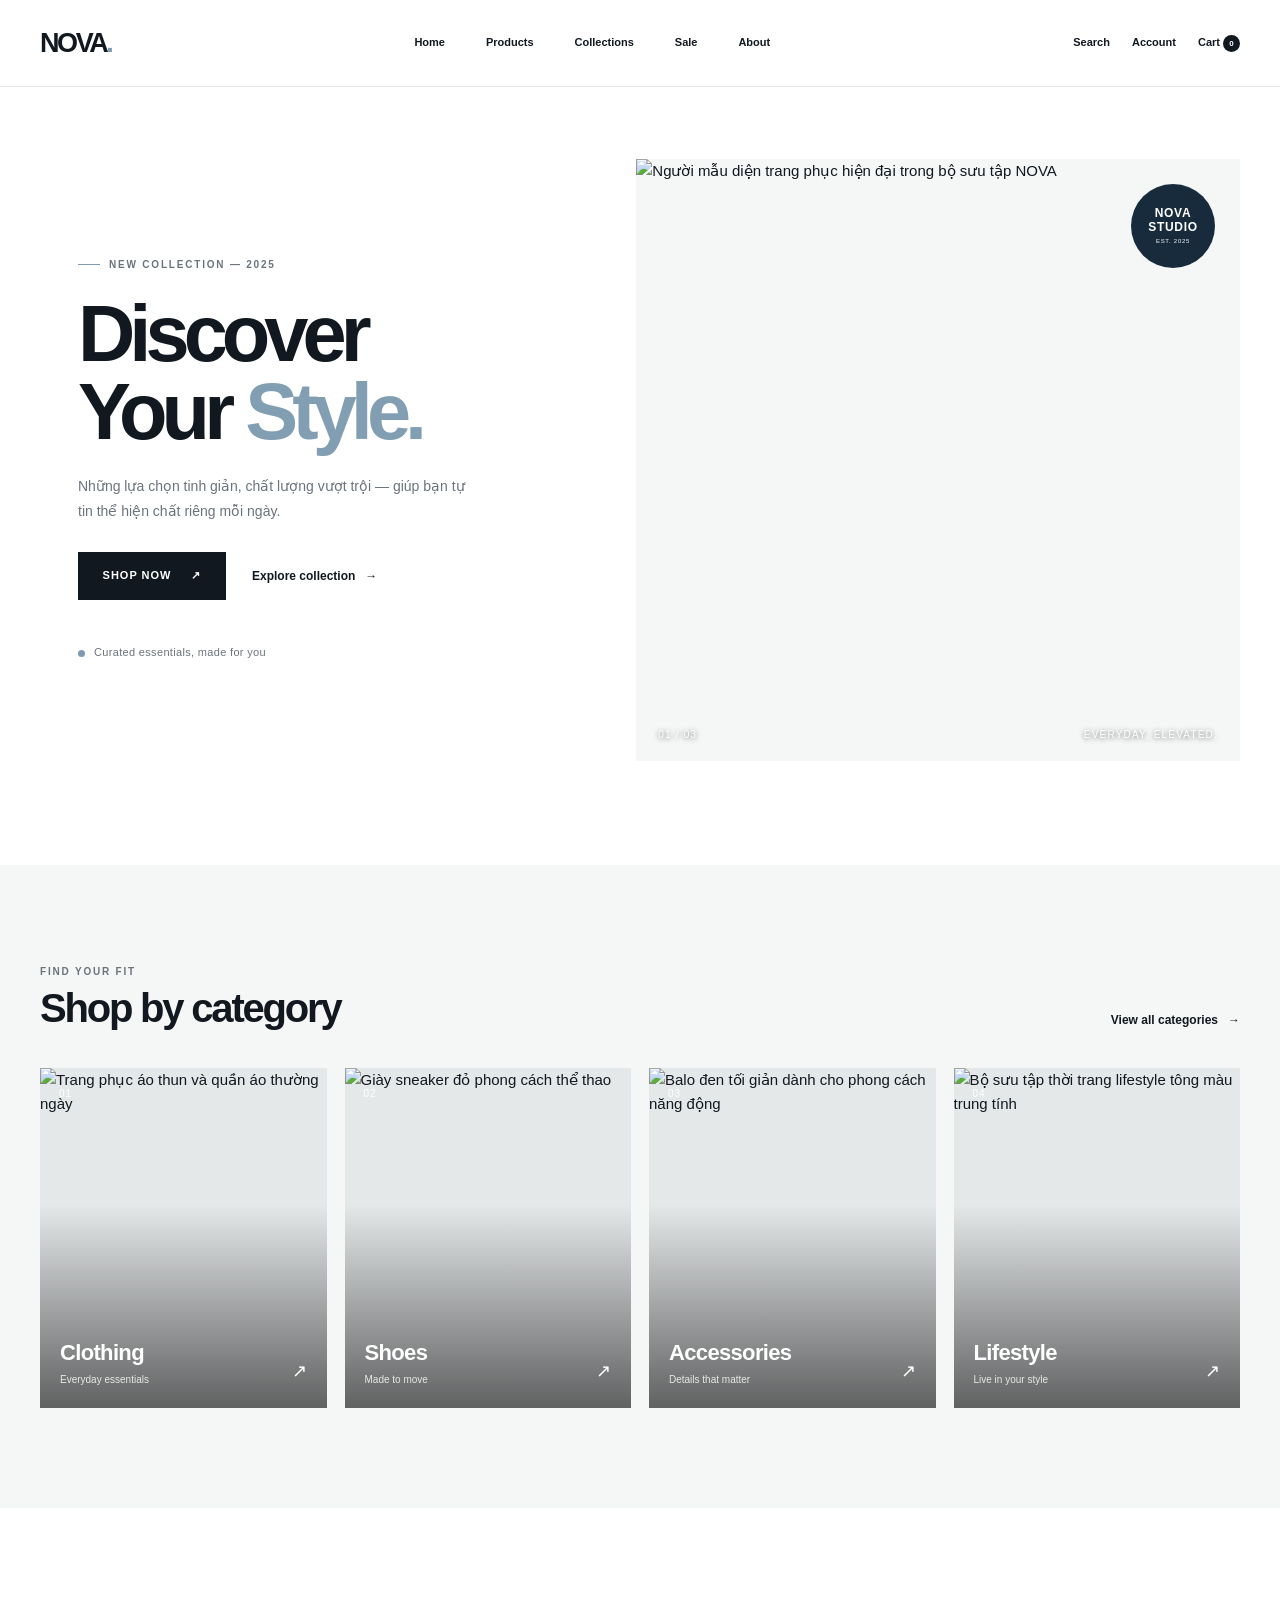
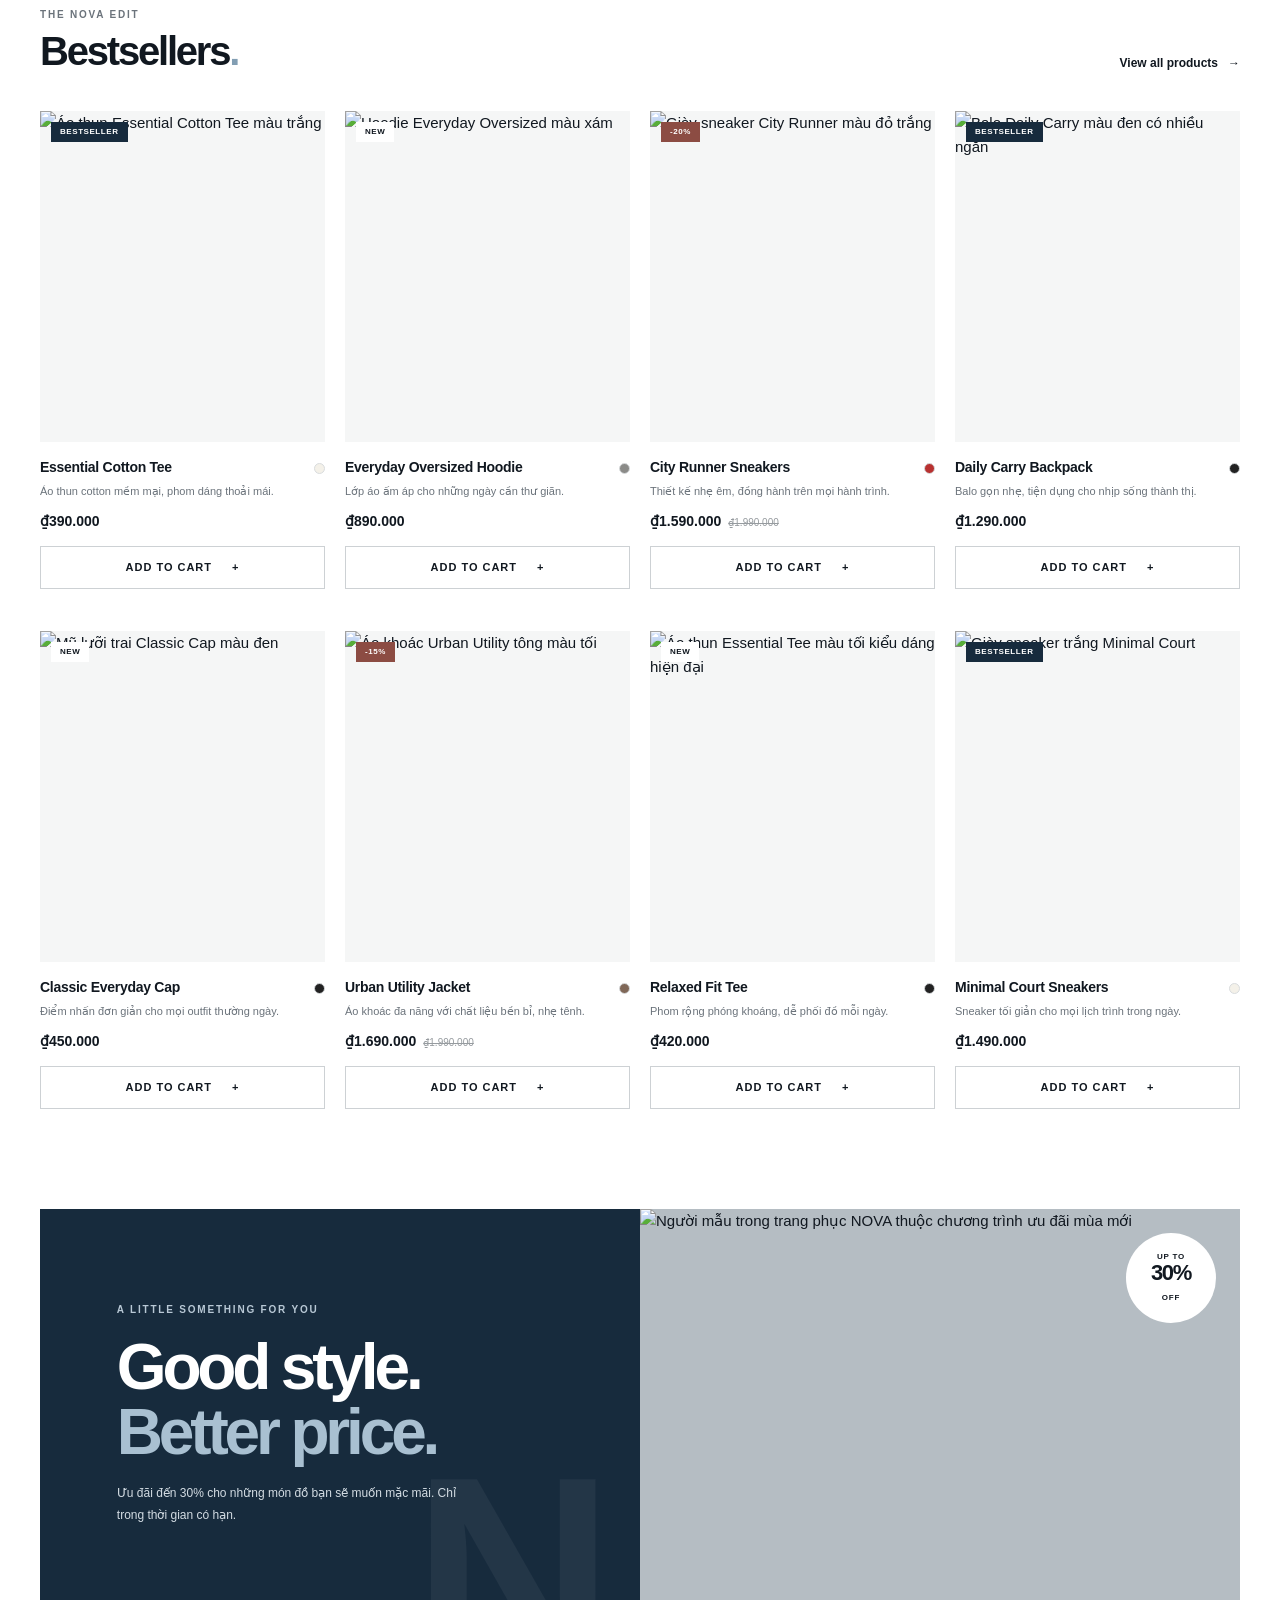
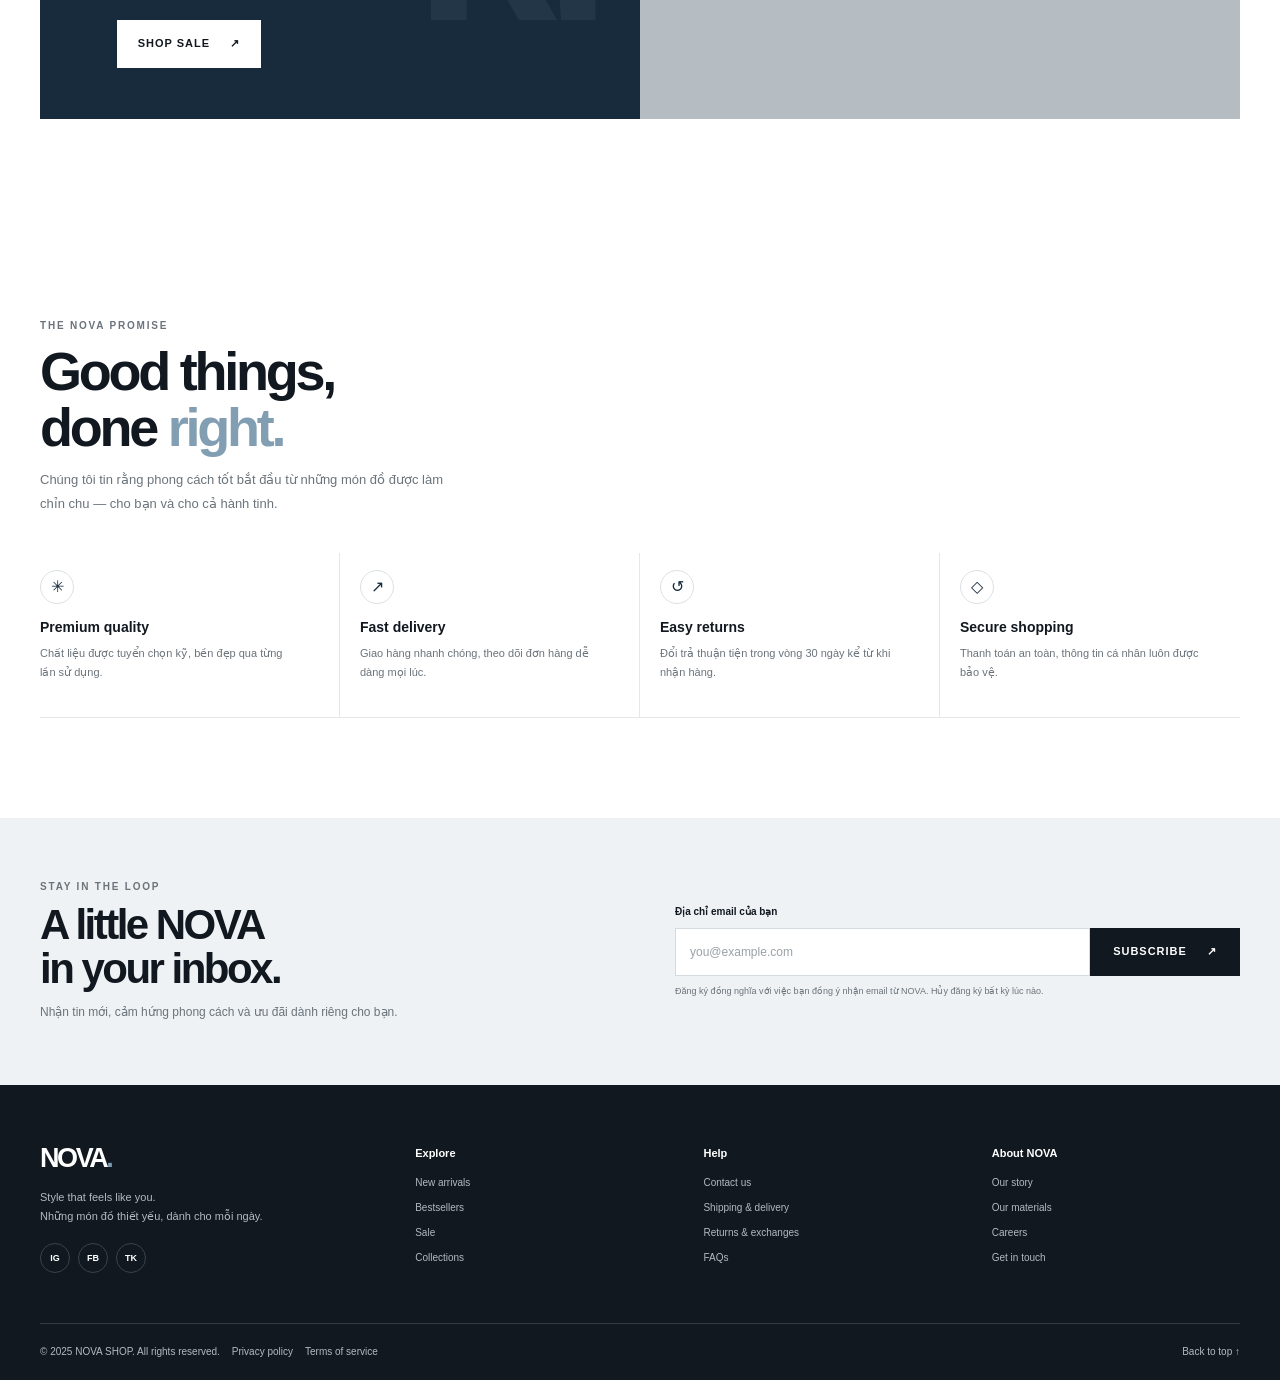
==== commit 8bc54c14: "Merge bae1a4f1a742f1f73916b2add70f97792721bb89 into fe817f1e55979ff30eb6e44ee57ff6795737f0ea" ====
--- a/index.html
+++ b/index.html
@@ -1,108 +1,335 @@
 <!DOCTYPE html>
 <html lang="vi">
 <head>
-	<meta charset="UTF-8">
-	<meta name="viewport" content="width=device-width, initial-scale=1.0">
-	<meta name="theme-color" content="#f5f4ee">
-	<meta name="description" content="Tin tức, góc nhìn và những câu chuyện đáng chú ý hôm nay.">
-	<title>Hiện Nay — Tin tức mỗi ngày</title>
-	<link rel="preconnect" href="https://fonts.googleapis.com">
-	<link rel="preconnect" href="https://fonts.gstatic.com" crossorigin>
-	<link href="https://fonts.googleapis.com/css2?family=DM+Sans:wght@400;500;600;700&family=Playfair+Display:wght@600;700;800&display=swap" rel="stylesheet">
-	<link rel="stylesheet" href="style.css">
+  <meta charset="UTF-8">
+  <meta name="viewport" content="width=device-width, initial-scale=1.0">
+  <meta name="description" content="Khám phá thời trang và phụ kiện hiện đại tại NOVA SHOP. Phong cách tối giản, chất lượng vượt trội, giao hàng nhanh.">
+  <title>NOVA SHOP — Discover Your Style</title>
+  <link rel="stylesheet" href="style.css">
 </head>
 <body>
-	<header class="site-header">
-		<a class="brand" href="#top" aria-label="Hiện Nay, về đầu trang">
-			<span class="brand-mark" aria-hidden="true">HN</span>
-			<span class="brand-name">HIỆN NAY<span class="brand-period">.</span></span>
-			<span class="brand-tagline">Tin tức, theo cách mới</span>
-		</a>
-		<nav class="main-nav" aria-label="Điều hướng chính">
-			<a class="nav-link is-active" href="#top">Trang chủ</a>
-			<a class="nav-link" href="#cong-nghe">Công nghệ</a>
-			<a class="nav-link" href="#giao-duc">Giáo dục</a>
-			<a class="nav-link" href="#doi-song">Đời sống</a>
-		</nav>
-		<details class="menu-control">
-			<summary><span>Menu</span><span class="menu-icon" aria-hidden="true"><i></i><i></i><i></i></span></summary>
-			<nav class="menu-panel" aria-label="Điều hướng chính">
-				<a href="#top">Trang chủ</a>
-				<a href="#cong-nghe">Công nghệ</a>
-				<a href="#giao-duc">Giáo dục</a>
-				<a href="#doi-song">Đời sống</a>
-			</nav>
-		</details>
-		<span class="header-date">THỨ TƯ, 30.09.2026</span>
-	</header>
-
-	<main id="top" class="page-shell">
-		<div class="main-column">
-			<div class="section-heading" id="tin-moi">
-				<span class="section-kicker"><span class="live-dot" aria-hidden="true"></span> BẢN TIN HÔM NAY</span>
-				<span class="section-rule" aria-hidden="true"></span>
-				<span class="section-date">30 tháng 9, 2026</span>
-			</div>
-
-			<article class="lead-story">
-				<a class="lead-image-link" href="#bai-noi-bat" aria-label="Đọc bài: Khi thành phố chậm lại sau ánh đèn">
-					<img class="lead-image" src="https://images.unsplash.com/photo-1519608487953-e999c86e7455?auto=format&fit=crop&w=1800&q=85" alt="Con phố đô thị lên đèn khi đêm xuống" fetchpriority="high">
-					<span class="image-caption">THÀNH PHỐ VỀ ĐÊM <span>ẢNH: MINH AN</span></span>
-				</a>
-				<div class="lead-copy" id="bai-noi-bat">
-					<p class="story-category">ĐÔ THỊ <span>·</span> 8 PHÚT ĐỌC</p>
-					<h1>Khi thành phố chậm lại sau ánh đèn</h1>
-					<p class="lead-summary">Sau giờ cao điểm, những con phố đổi nhịp. Từ quán nhỏ còn sáng đèn đến chuyến xe cuối ngày, thành phố về đêm kể một câu chuyện khác về những người đang sống ở đây.</p>
-					<p class="byline">Bởi <strong>Ngọc Linh</strong><span class="byline-divider">/</span> 07:15 sáng nay</p>
-				</div>
-			</article>
-
-			<section class="latest-section" aria-labelledby="latest-title">
-				<div class="list-heading">
-					<h2 id="latest-title">Đáng chú ý</h2>
-					<a href="#bai-viet" class="all-stories">TẤT CẢ BÀI VIẾT <span aria-hidden="true">↗</span></a>
-				</div>
-				<div class="story-list" id="bai-viet">
-				<article class="story-row" id="goc-nhin">
-					<a class="story-thumb" href="#goc-nhin" tabindex="-1" aria-hidden="true"><img src="https://images.unsplash.com/photo-1497366754035-f200968a6e72?auto=format&fit=crop&w=480&q=80" alt=""></a>
-					<div class="story-details"><p class="story-category">GÓC NHÌN <span>·</span> 6 PHÚT</p><h3><a href="#goc-nhin">Không gian làm việc mới đang thay đổi cách chúng ta gặp nhau</a></h3><p class="story-meta">Khánh Vy <span>·</span> 09:42</p></div>
-					<span class="story-index" aria-hidden="true">01</span>
-				</article>
-				<article class="story-row" id="doi-song">
-					<a class="story-thumb" href="#doi-song" tabindex="-1" aria-hidden="true"><img src="https://images.unsplash.com/photo-1512621776951-a57141f2eefd?auto=format&fit=crop&w=480&q=80" alt=""></a>
-					<div class="story-details"><p class="story-category">ĐỜI SỐNG <span>·</span> 4 PHÚT</p><h3><a href="#doi-song">Bữa trưa xanh: lựa chọn nhỏ, khác biệt lớn cho sức khỏe</a></h3><p class="story-meta">Mai Phương <span>·</span> 09:18</p></div>
-					<span class="story-index" aria-hidden="true">02</span>
-				</article>
-				<article class="story-row" id="cong-nghe">
-					<a class="story-thumb" href="#cong-nghe" tabindex="-1" aria-hidden="true"><img src="https://images.unsplash.com/photo-1518770660439-4636190af475?auto=format&fit=crop&w=480&q=80" alt=""></a>
-					<div class="story-details"><p class="story-category">CÔNG NGHỆ <span>·</span> 7 PHÚT</p><h3><a href="#cong-nghe">Những ý tưởng công nghệ đang đưa năng lượng sạch đến gần hơn</a></h3><p class="story-meta">Tuấn Minh <span>·</span> 08:56</p></div>
-					<span class="story-index" aria-hidden="true">03</span>
-				</article>
-				<article class="story-row">
-					<a class="story-thumb" href="#van-hoa" tabindex="-1" aria-hidden="true"><img src="https://images.unsplash.com/photo-1513364776144-60967b0f800f?auto=format&fit=crop&w=480&q=80" alt=""></a>
-					<div class="story-details"><p class="story-category">VĂN HÓA <span>·</span> 5 PHÚT</p><h3><a href="#van-hoa">Một hiệu sách nhỏ và những cuộc trò chuyện không hẹn trước</a></h3><p class="story-meta">Thảo Nguyên <span>·</span> 08:21</p></div>
-					<span class="story-index" aria-hidden="true">04</span>
-				</article>
-				<article class="story-row">
-					<a class="story-thumb" href="#khoa-hoc" tabindex="-1" aria-hidden="true"><img src="https://images.unsplash.com/photo-1470071459604-3b5ec3a7fe05?auto=format&fit=crop&w=480&q=80" alt=""></a>
-					<div class="story-details"><p class="story-category">KHOA HỌC <span>·</span> 3 PHÚT</p><h3><a href="#khoa-hoc">Sáng nay, bầu trời trong hơn: tín hiệu đáng mừng từ dữ liệu mới</a></h3><p class="story-meta">Hải Đăng <span>·</span> 07:48</p></div>
-					<span class="story-index" aria-hidden="true">05</span>
-				</article>
-				</div>
-			</section>
-		</div>
-
-		<aside class="popular-sidebar" aria-labelledby="popular-title">
-			<h2 id="popular-title">Tin xem nhiều</h2>
-			<ol class="popular-list">
-				<li><article class="popular-item"><span class="popular-number">01</span><div><p class="story-category">CÔNG NGHỆ</p><h3><a href="#cong-nghe">Năng lượng sạch và những ý tưởng đang thay đổi cuộc sống</a></h3><p class="popular-meta">12.4K lượt đọc</p></div></article></li>
-				<li id="giao-duc"><article class="popular-item"><span class="popular-number">02</span><div><p class="story-category">GIÁO DỤC</p><h3><a href="#giao-duc">Kỹ năng số đang mở ra lớp học của tương lai</a></h3><p class="popular-meta">9.8K lượt đọc</p></div></article></li>
-				<li><article class="popular-item"><span class="popular-number">03</span><div><p class="story-category">ĐỜI SỐNG</p><h3><a href="#doi-song">Bữa trưa xanh: lựa chọn nhỏ, khác biệt lớn</a></h3><p class="popular-meta">8.2K lượt đọc</p></div></article></li>
-				<li><article class="popular-item"><span class="popular-number">04</span><div><p class="story-category">ĐÔ THỊ</p><h3><a href="#bai-noi-bat">Một nhịp sống khác khi thành phố lên đèn</a></h3><p class="popular-meta">6.7K lượt đọc</p></div></article></li>
-			</ol>
-		</aside>
-
-		<footer class="page-footer"><span>HIỆN NAY<span class="brand-period">.</span></span><span>Thông tin để hiểu thêm về thế giới quanh ta.</span></footer>
-	</main>
+  <header class="site-header">
+    <div class="header-inner container">
+      <a class="brand" href="#home" aria-label="NOVA SHOP - Trang chủ">NOVA<span>.</span></a>
+
+      <nav class="desktop-nav" aria-label="Điều hướng chính">
+        <a href="#home">Home</a>
+        <a href="#products">Products</a>
+        <a href="#categories">Collections</a>
+        <a href="#sale">Sale</a>
+        <a href="#about">About</a>
+      </nav>
+
+      <div class="header-actions" aria-label="Tiện ích">
+        <a href="#newsletter" aria-label="Tìm kiếm">Search</a>
+        <a href="#about" aria-label="Tài khoản">Account</a>
+        <a href="#products" aria-label="Giỏ hàng">Cart <span class="cart-count">0</span></a>
+      </div>
+
+      <details class="mobile-menu">
+        <summary aria-label="Mở điều hướng">☰</summary>
+        <nav class="mobile-nav" aria-label="Điều hướng trên điện thoại">
+          <a href="#home">Home</a>
+          <a href="#products">Products</a>
+          <a href="#categories">Collections</a>
+          <a href="#sale">Sale</a>
+          <a href="#about">About</a>
+        </nav>
+      </details>
+    </div>
+  </header>
+
+  <main>
+    <section class="hero container" id="home" aria-labelledby="hero-title">
+      <div class="hero-copy">
+        <p class="eyebrow"><span class="eyebrow-line"></span> New collection — 2025</p>
+        <h1 id="hero-title">Discover<br>Your <span>Style.</span></h1>
+        <p class="hero-description">Những lựa chọn tinh giản, chất lượng vượt trội — giúp bạn tự tin thể hiện chất riêng mỗi ngày.</p>
+        <div class="hero-actions">
+          <a class="button button-dark" href="#products">Shop now <span aria-hidden="true">↗</span></a>
+          <a class="text-link" href="#categories">Explore collection <span aria-hidden="true">→</span></a>
+        </div>
+        <div class="hero-note"><span class="note-dot"></span> Curated essentials, made for you</div>
+      </div>
+      <div class="hero-visual">
+        <img src="https://images.unsplash.com/photo-1529139574466-a303027c1d8b?auto=format&amp;fit=crop&amp;w=1200&amp;q=85" alt="Người mẫu diện trang phục hiện đại trong bộ sưu tập NOVA">
+        <div class="image-caption"><span>01 / 03</span><span>Everyday, elevated.</span></div>
+        <div class="hero-sticker" aria-label="Bộ sưu tập mới">NOVA<br>STUDIO<br><span>EST. 2025</span></div>
+      </div>
+    </section>
+
+    <section class="category-section section-space" id="categories" aria-labelledby="category-title">
+      <div class="container">
+        <div class="section-heading">
+          <div>
+            <p class="eyebrow">Find your fit</p>
+            <h2 id="category-title">Shop by category</h2>
+          </div>
+          <a class="text-link heading-link" href="#products">View all categories <span aria-hidden="true">→</span></a>
+        </div>
+        <div class="category-grid">
+          <a class="category-card" href="#products">
+            <img src="https://images.unsplash.com/photo-1523398002811-999ca8dec234?auto=format&amp;fit=crop&amp;w=700&amp;q=80" alt="Trang phục áo thun và quần áo thường ngày">
+            <span class="category-number">01</span>
+            <span class="category-info"><strong>Clothing</strong><span>Everyday essentials</span></span>
+            <span class="category-arrow" aria-hidden="true">↗</span>
+          </a>
+          <a class="category-card" href="#products">
+            <img src="https://images.unsplash.com/photo-1542291026-7eec264c27ff?auto=format&amp;fit=crop&amp;w=700&amp;q=80" alt="Giày sneaker đỏ phong cách thể thao">
+            <span class="category-number">02</span>
+            <span class="category-info"><strong>Shoes</strong><span>Made to move</span></span>
+            <span class="category-arrow" aria-hidden="true">↗</span>
+          </a>
+          <a class="category-card" href="#products">
+            <img src="https://images.unsplash.com/photo-1553062407-98eeb64c6a62?auto=format&amp;fit=crop&amp;w=700&amp;q=80" alt="Balo đen tối giản dành cho phong cách năng động">
+            <span class="category-number">03</span>
+            <span class="category-info"><strong>Accessories</strong><span>Details that matter</span></span>
+            <span class="category-arrow" aria-hidden="true">↗</span>
+          </a>
+          <a class="category-card" href="#products">
+            <img src="https://images.unsplash.com/photo-1490481651871-ab68de25d43d?auto=format&amp;fit=crop&amp;w=700&amp;q=80" alt="Bộ sưu tập thời trang lifestyle tông màu trung tính">
+            <span class="category-number">04</span>
+            <span class="category-info"><strong>Lifestyle</strong><span>Live in your style</span></span>
+            <span class="category-arrow" aria-hidden="true">↗</span>
+          </a>
+        </div>
+      </div>
+    </section>
+
+    <section class="products-section section-space" id="products" aria-labelledby="products-title">
+      <div class="container">
+        <div class="section-heading">
+          <div>
+            <p class="eyebrow">The NOVA edit</p>
+            <h2 id="products-title">Bestsellers<span class="title-period">.</span></h2>
+          </div>
+          <a class="text-link heading-link" href="#products">View all products <span aria-hidden="true">→</span></a>
+        </div>
+        <div class="product-grid">
+          <article class="product-card">
+            <a class="product-image" href="#products" aria-label="Xem áo thun Essential Cotton Tee">
+              <img src="https://images.unsplash.com/photo-1521572163474-6864f9cf17ab?auto=format&amp;fit=crop&amp;w=800&amp;q=85" alt="Áo thun Essential Cotton Tee màu trắng">
+              <span class="badge">Bestseller</span>
+              <span class="quick-view">View details <span aria-hidden="true">↗</span></span>
+            </a>
+            <div class="product-details">
+              <div class="product-title-row"><h3>Essential Cotton Tee</h3><span class="product-color" aria-label="Màu trắng"></span></div>
+              <p class="product-description">Áo thun cotton mềm mại, phom dáng thoải mái.</p>
+              <p class="product-price">₫390.000</p>
+              <a class="button button-outline" href="#newsletter">Add to cart <span aria-hidden="true">+</span></a>
+            </div>
+          </article>
+
+          <article class="product-card">
+            <a class="product-image" href="#products" aria-label="Xem hoodie Everyday Oversized Hoodie">
+              <img src="https://images.unsplash.com/photo-1556821840-3a63f95609a7?auto=format&amp;fit=crop&amp;w=800&amp;q=85" alt="Hoodie Everyday Oversized màu xám">
+              <span class="badge badge-muted">New</span>
+              <span class="quick-view">View details <span aria-hidden="true">↗</span></span>
+            </a>
+            <div class="product-details">
+              <div class="product-title-row"><h3>Everyday Oversized Hoodie</h3><span class="product-color color-gray" aria-label="Màu xám"></span></div>
+              <p class="product-description">Lớp áo ấm áp cho những ngày cần thư giãn.</p>
+              <p class="product-price">₫890.000</p>
+              <a class="button button-outline" href="#newsletter">Add to cart <span aria-hidden="true">+</span></a>
+            </div>
+          </article>
+
+          <article class="product-card">
+            <a class="product-image" href="#products" aria-label="Xem giày sneaker City Runner">
+              <img src="https://images.unsplash.com/photo-1542291026-7eec264c27ff?auto=format&amp;fit=crop&amp;w=800&amp;q=85" alt="Giày sneaker City Runner màu đỏ trắng">
+              <span class="badge badge-sale">-20%</span>
+              <span class="quick-view">View details <span aria-hidden="true">↗</span></span>
+            </a>
+            <div class="product-details">
+              <div class="product-title-row"><h3>City Runner Sneakers</h3><span class="product-color color-red" aria-label="Màu đỏ"></span></div>
+              <p class="product-description">Thiết kế nhẹ êm, đồng hành trên mọi hành trình.</p>
+              <p class="product-price">₫1.590.000 <del>₫1.990.000</del></p>
+              <a class="button button-outline" href="#newsletter">Add to cart <span aria-hidden="true">+</span></a>
+            </div>
+          </article>
+
+          <article class="product-card">
+            <a class="product-image" href="#products" aria-label="Xem balo Daily Carry Backpack">
+              <img src="https://images.unsplash.com/photo-1553062407-98eeb64c6a62?auto=format&amp;fit=crop&amp;w=800&amp;q=85" alt="Balo Daily Carry màu đen có nhiều ngăn">
+              <span class="badge">Bestseller</span>
+              <span class="quick-view">View details <span aria-hidden="true">↗</span></span>
+            </a>
+            <div class="product-details">
+              <div class="product-title-row"><h3>Daily Carry Backpack</h3><span class="product-color color-black" aria-label="Màu đen"></span></div>
+              <p class="product-description">Balo gọn nhẹ, tiện dụng cho nhịp sống thành thị.</p>
+              <p class="product-price">₫1.290.000</p>
+              <a class="button button-outline" href="#newsletter">Add to cart <span aria-hidden="true">+</span></a>
+            </div>
+          </article>
+
+          <article class="product-card">
+            <a class="product-image" href="#products" aria-label="Xem mũ lưỡi trai Classic Cap">
+              <img src="https://images.unsplash.com/photo-1588850561407-ed78c282e89b?auto=format&amp;fit=crop&amp;w=800&amp;q=85" alt="Mũ lưỡi trai Classic Cap màu đen">
+              <span class="badge badge-muted">New</span>
+              <span class="quick-view">View details <span aria-hidden="true">↗</span></span>
+            </a>
+            <div class="product-details">
+              <div class="product-title-row"><h3>Classic Everyday Cap</h3><span class="product-color color-black" aria-label="Màu đen"></span></div>
+              <p class="product-description">Điểm nhấn đơn giản cho mọi outfit thường ngày.</p>
+              <p class="product-price">₫450.000</p>
+              <a class="button button-outline" href="#newsletter">Add to cart <span aria-hidden="true">+</span></a>
+            </div>
+          </article>
+
+          <article class="product-card">
+            <a class="product-image" href="#products" aria-label="Xem áo khoác Urban Utility Jacket">
+              <img src="https://images.unsplash.com/photo-1551028719-00167b16eac5?auto=format&amp;fit=crop&amp;w=800&amp;q=85" alt="Áo khoác Urban Utility tông màu tối">
+              <span class="badge badge-sale">-15%</span>
+              <span class="quick-view">View details <span aria-hidden="true">↗</span></span>
+            </a>
+            <div class="product-details">
+              <div class="product-title-row"><h3>Urban Utility Jacket</h3><span class="product-color color-brown" aria-label="Màu nâu"></span></div>
+              <p class="product-description">Áo khoác đa năng với chất liệu bền bỉ, nhẹ tênh.</p>
+              <p class="product-price">₫1.690.000 <del>₫1.990.000</del></p>
+              <a class="button button-outline" href="#newsletter">Add to cart <span aria-hidden="true">+</span></a>
+            </div>
+          </article>
+
+          <article class="product-card">
+            <a class="product-image" href="#products" aria-label="Xem áo thun Essential Tee màu đen">
+              <img src="https://images.unsplash.com/photo-1503341504253-dff4815485f1?auto=format&amp;fit=crop&amp;w=800&amp;q=85" alt="Áo thun Essential Tee màu tối kiểu dáng hiện đại">
+              <span class="badge badge-muted">New</span>
+              <span class="quick-view">View details <span aria-hidden="true">↗</span></span>
+            </a>
+            <div class="product-details">
+              <div class="product-title-row"><h3>Relaxed Fit Tee</h3><span class="product-color color-black" aria-label="Màu đen"></span></div>
+              <p class="product-description">Phom rộng phóng khoáng, dễ phối đồ mỗi ngày.</p>
+              <p class="product-price">₫420.000</p>
+              <a class="button button-outline" href="#newsletter">Add to cart <span aria-hidden="true">+</span></a>
+            </div>
+          </article>
+
+          <article class="product-card">
+            <a class="product-image" href="#products" aria-label="Xem giày sneaker Minimal Court">
+              <img src="https://images.unsplash.com/photo-1600185365483-26d7a4cc7519?auto=format&amp;fit=crop&amp;w=800&amp;q=85" alt="Giày sneaker trắng Minimal Court">
+              <span class="badge">Bestseller</span>
+              <span class="quick-view">View details <span aria-hidden="true">↗</span></span>
+            </a>
+            <div class="product-details">
+              <div class="product-title-row"><h3>Minimal Court Sneakers</h3><span class="product-color" aria-label="Màu trắng"></span></div>
+              <p class="product-description">Sneaker tối giản cho mọi lịch trình trong ngày.</p>
+              <p class="product-price">₫1.490.000</p>
+              <a class="button button-outline" href="#newsletter">Add to cart <span aria-hidden="true">+</span></a>
+            </div>
+          </article>
+        </div>
+      </div>
+    </section>
+
+    <section class="promotion-section section-space" id="sale" aria-labelledby="promotion-title">
+      <div class="promotion container">
+        <div class="promotion-copy">
+          <p class="eyebrow">A little something for you</p>
+          <h2 id="promotion-title">Good style.<br><span>Better price.</span></h2>
+          <p>Ưu đãi đến 30% cho những món đồ bạn sẽ muốn mặc mãi. Chỉ trong thời gian có hạn.</p>
+          <span class="promotion-mark" aria-hidden="true">N.</span>
+        </div>
+        <div class="promotion-image">
+          <img src="https://images.unsplash.com/photo-1515886657613-9f3515b0c78f?auto=format&amp;fit=crop&amp;w=1200&amp;q=85" alt="Người mẫu trong trang phục NOVA thuộc chương trình ưu đãi mùa mới">
+          <span class="promotion-tag">UP TO<br><strong>30%</strong><br>OFF</span>
+        </div>
+        <div class="promotion-action">
+          <a class="button button-light" href="#products">Shop sale <span aria-hidden="true">↗</span></a>
+        </div>
+      </div>
+    </section>
+
+    <section class="about-section section-space" id="about" aria-labelledby="about-title">
+      <div class="container">
+        <div class="about-intro">
+          <p class="eyebrow">The NOVA promise</p>
+          <h2 id="about-title">Good things,<br>done <span>right.</span></h2>
+          <p>Chúng tôi tin rằng phong cách tốt bắt đầu từ những món đồ được làm chỉn chu — cho bạn và cho cả hành tinh.</p>
+        </div>
+        <div class="feature-grid">
+          <article class="feature-card">
+            <span class="feature-icon" aria-hidden="true">✳</span>
+            <h3>Premium quality</h3>
+            <p>Chất liệu được tuyển chọn kỹ, bền đẹp qua từng lần sử dụng.</p>
+          </article>
+          <article class="feature-card">
+            <span class="feature-icon" aria-hidden="true">↗</span>
+            <h3>Fast delivery</h3>
+            <p>Giao hàng nhanh chóng, theo dõi đơn hàng dễ dàng mọi lúc.</p>
+          </article>
+          <article class="feature-card">
+            <span class="feature-icon" aria-hidden="true">↺</span>
+            <h3>Easy returns</h3>
+            <p>Đổi trả thuận tiện trong vòng 30 ngày kể từ khi nhận hàng.</p>
+          </article>
+          <article class="feature-card">
+            <span class="feature-icon" aria-hidden="true">◇</span>
+            <h3>Secure shopping</h3>
+            <p>Thanh toán an toàn, thông tin cá nhân luôn được bảo vệ.</p>
+          </article>
+        </div>
+      </div>
+    </section>
+
+    <section class="newsletter-section" id="newsletter" aria-labelledby="newsletter-title">
+      <div class="newsletter container">
+        <div class="newsletter-copy">
+          <p class="eyebrow">Stay in the loop</p>
+          <h2 id="newsletter-title">A little NOVA<br>in your inbox.</h2>
+          <p>Nhận tin mới, cảm hứng phong cách và ưu đãi dành riêng cho bạn.</p>
+        </div>
+        <form class="newsletter-form" action="#" method="get">
+          <label for="email">Địa chỉ email của bạn</label>
+          <div class="newsletter-fields">
+            <input type="email" id="email" name="email" placeholder="you@example.com" autocomplete="email" required>
+            <button class="button button-dark" type="submit">Subscribe <span aria-hidden="true">↗</span></button>
+          </div>
+          <p class="form-note">Đăng ký đồng nghĩa với việc bạn đồng ý nhận email từ NOVA. Hủy đăng ký bất kỳ lúc nào.</p>
+        </form>
+      </div>
+    </section>
+  </main>
+
+  <footer class="site-footer">
+    <div class="container">
+      <div class="footer-grid">
+        <div class="footer-brand-column">
+          <a class="brand footer-brand" href="#home">NOVA<span>.</span></a>
+          <p>Style that feels like you.<br>Những món đồ thiết yếu, dành cho mỗi ngày.</p>
+          <div class="social-links" aria-label="Mạng xã hội">
+            <a href="#footer" aria-label="Instagram">ig</a>
+            <a href="#footer" aria-label="Facebook">fb</a>
+            <a href="#footer" aria-label="TikTok">tk</a>
+          </div>
+        </div>
+        <div class="footer-column">
+          <h2>Explore</h2>
+          <a href="#products">New arrivals</a>
+          <a href="#products">Bestsellers</a>
+          <a href="#sale">Sale</a>
+          <a href="#categories">Collections</a>
+        </div>
+        <div class="footer-column">
+          <h2>Help</h2>
+          <a href="#about">Contact us</a>
+          <a href="#about">Shipping &amp; delivery</a>
+          <a href="#about">Returns &amp; exchanges</a>
+          <a href="#about">FAQs</a>
+        </div>
+        <div class="footer-column">
+          <h2>About NOVA</h2>
+          <a href="#about">Our story</a>
+          <a href="#about">Our materials</a>
+          <a href="#about">Careers</a>
+          <a href="#newsletter">Get in touch</a>
+        </div>
+      </div>
+      <div class="footer-bottom" id="footer">
+        <p>© 2025 NOVA SHOP. All rights reserved.</p>
+        <div><a href="#footer">Privacy policy</a><a href="#footer">Terms of service</a></div>
+        <a class="back-to-top" href="#home">Back to top ↑</a>
+      </div>
+    </div>
+  </footer>
 </body>
 </html>
--- a/style.css
+++ b/style.css
@@ -1,224 +1,1461 @@
+/* RESET */
+*,
+*::before,
+*::after {
+  box-sizing: border-box;
+}
+
+html {
+  scroll-behavior: smooth;
+}
+
+body,
+h1,
+h2,
+h3,
+p {
+  margin: 0;
+}
+
+img {
+  display: block;
+  max-width: 100%;
+}
+
+a {
+  color: inherit;
+  text-decoration: none;
+}
+
+button,
+input {
+  font: inherit;
+}
+
+/* VARIABLES */
 :root {
-	color-scheme: light;
-	--paper: #f5f4ee;
-	--ink: #202925;
-	--muted: #777b73;
-	--line: #d8d8ce;
-	--accent: #c43d2f;
-	--serif: "Playfair Display", Georgia, serif;
-	--sans: "DM Sans", sans-serif;
-}
-
-* { box-sizing: border-box; }
-
-html { scroll-behavior: smooth; }
-
+  --color-ink: #111820;
+  --color-navy: #172b3d;
+  --color-blue: #dce8f1;
+  --color-muted: #6b737b;
+  --color-line: #e5e7e9;
+  --color-paper: #ffffff;
+  --color-soft: #f5f6f6;
+  --font-body: Arial, Helvetica, sans-serif;
+  --container-width: 1280px;
+}
+
+/* GLOBAL */
 body {
-	margin: 0;
-	background: var(--paper);
-	color: var(--ink);
-	font-family: var(--sans);
-	-webkit-font-smoothing: antialiased;
-}
-
-a { color: inherit; text-decoration: none; }
-
-a:focus-visible { outline: 2px solid var(--accent); outline-offset: 4px; }
-
+  color: var(--color-ink);
+  background: var(--color-paper);
+  font-family: var(--font-body);
+  font-size: 15px;
+  line-height: 1.6;
+  -webkit-font-smoothing: antialiased;
+}
+
+a,
+button,
+input {
+  -webkit-tap-highlight-color: transparent;
+}
+
+a:focus-visible,
+button:focus-visible,
+input:focus-visible,
+summary:focus-visible {
+  outline: 3px solid #7296b1;
+  outline-offset: 4px;
+}
+
+.container {
+  width: min(var(--container-width), calc(100% - 32px));
+  margin-inline: auto;
+}
+
+.section-space {
+  padding-block: 64px;
+}
+
+.eyebrow {
+  color: var(--color-muted);
+  font-size: 10px;
+  font-weight: 700;
+  letter-spacing: 0.18em;
+  line-height: 1.4;
+  text-transform: uppercase;
+}
+
+.section-heading {
+  display: flex;
+  align-items: end;
+  justify-content: space-between;
+  gap: 16px;
+  margin-bottom: 28px;
+}
+
+.section-heading h2 {
+  margin-top: 8px;
+  font-size: clamp(1.65rem, 6vw, 2.5rem);
+  letter-spacing: -0.055em;
+  line-height: 1.08;
+}
+
+.text-link {
+  display: inline-flex;
+  align-items: center;
+  gap: 10px;
+  font-size: 12px;
+  font-weight: 700;
+}
+
+.text-link span,
+.button span {
+  transition: transform 180ms ease;
+}
+
+.text-link:hover span,
+.button:hover span {
+  transform: translate(3px, -2px);
+}
+
+.button {
+  display: inline-flex;
+  min-height: 48px;
+  align-items: center;
+  justify-content: center;
+  gap: 20px;
+  padding: 0 20px;
+  border: 1px solid transparent;
+  font-size: 11px;
+  font-weight: 700;
+  letter-spacing: 0.09em;
+  text-transform: uppercase;
+  transition: color 180ms ease, background-color 180ms ease, border-color 180ms ease, box-shadow 180ms ease;
+}
+
+.button-dark {
+  color: #fff;
+  background: var(--color-ink);
+}
+
+.button-dark:hover {
+  background: var(--color-navy);
+  box-shadow: 0 8px 18px rgb(17 24 32 / 13%);
+}
+
+.button-outline {
+  min-height: 43px;
+  color: var(--color-ink);
+  border-color: #cdd1d4;
+}
+
+.button-outline:hover {
+  color: #fff;
+  border-color: var(--color-ink);
+  background: var(--color-ink);
+}
+
+.button-light {
+  color: var(--color-ink);
+  background: #fff;
+}
+
+.button-light:hover {
+  color: #fff;
+  border-color: #fff;
+  background: transparent;
+}
+
+/* HEADER */
 .site-header {
-	min-height: 112px;
-	padding: 20px 22px 0;
-	border-bottom: 1px solid var(--line);
-	display: flex;
-	flex-direction: column;
-	align-items: center;
-	justify-content: center;
-	gap: 17px;
-}
-
-.brand { display: flex; flex-direction: column; align-items: center; }
-
-.brand-mark {
-	width: 29px;
-	height: 29px;
-	margin-bottom: 5px;
-	display: grid;
-	place-items: center;
-	border: 1px solid var(--ink);
-	border-radius: 50%;
-	font: 700 10px var(--serif);
-}
-
-.brand-name { font: 800 21px/1 var(--serif); letter-spacing: 0; }
-.brand-period { color: var(--accent); }
-.brand-tagline { margin-top: 5px; color: var(--muted); font-size: 9px; letter-spacing: 0; }
-
-.main-nav {
-	width: 100%;
-	display: flex;
-	justify-content: center;
-	gap: clamp(17px, 6vw, 34px);
-	overflow-x: auto;
-	scrollbar-width: none;
-}
-
-.main-nav::-webkit-scrollbar { display: none; }
-.nav-link { position: relative; padding: 0 0 11px; white-space: nowrap; color: #686d65; font-size: 11px; }
-.nav-link.is-active { color: var(--ink); font-weight: 700; }
-.nav-link.is-active::after { position: absolute; right: 0; bottom: 0; left: 0; height: 2px; background: var(--accent); content: ""; }
-.header-date { display: none; color: var(--muted); font-size: 9px; }
-.menu-control { display: none; }
-
-.page-shell { width: min(100% - 40px, 1120px); margin: 0 auto; }
-.main-column { min-width: 0; }
-.popular-sidebar { display: none; }
-
-.section-heading {
-	min-height: 53px;
-	display: flex;
-	align-items: center;
-	gap: 12px;
-	border-bottom: 1px solid var(--line);
-}
-
-.section-kicker, .section-date, .story-category, .all-stories, .image-caption, .story-index {
-	font-size: 9px;
-	font-weight: 700;
-	letter-spacing: 0;
-}
-
-.section-kicker { white-space: nowrap; }
-.live-dot { display: inline-block; width: 7px; height: 7px; margin-right: 5px; border-radius: 50%; background: var(--accent); }
-.section-rule { height: 1px; flex: 1; background: var(--line); }
-.section-date { color: var(--muted); white-space: nowrap; font-weight: 500; }
-
-.lead-story { padding: 20px 0 29px; border-bottom: 1px solid var(--line); }
-.lead-image-link { position: relative; display: block; overflow: hidden; background: #d9d9d0; }
-.lead-image { display: block; width: 100%; aspect-ratio: 1.35 / 1; object-fit: cover; }
-.image-caption { position: absolute; right: 0; bottom: 0; left: 0; display: flex; justify-content: space-between; gap: 12px; padding: 9px 11px; color: #fff; background: linear-gradient(transparent, rgb(0 0 0 / 55%)); font-size: 8px; }
-.image-caption span { font-weight: 400; }
-.lead-copy { padding-top: 17px; }
-.story-category { margin: 0 0 8px; color: var(--accent); }
-.story-category span { padding: 0 3px; color: #a5a69d; }
-h1, h2, h3, p { margin-top: 0; }
-.lead-copy h1 { max-width: 670px; margin-bottom: 10px; font: 700 clamp(30px, 9vw, 43px)/1.08 var(--serif); letter-spacing: 0; }
-.lead-summary { max-width: 610px; margin-bottom: 13px; color: #5f655e; font-size: 13px; line-height: 1.65; }
-.byline { margin-bottom: 0; color: var(--muted); font-size: 10px; }
-.byline strong { color: var(--ink); font-weight: 700; }
-.byline-divider { padding: 0 7px; color: #b4b5ac; }
-
-.latest-section { padding-top: 25px; }
-.list-heading { display: flex; align-items: baseline; justify-content: space-between; gap: 12px; margin-bottom: 7px; }
-.list-heading h2 { margin-bottom: 0; font: 700 22px/1.2 var(--serif); }
-.all-stories { color: var(--muted); white-space: nowrap; font-size: 8px; }
-.all-stories span { padding-left: 3px; color: var(--accent); font-size: 12px; }
-
-.story-row {
-	min-height: 111px;
-	display: grid;
-	grid-template-columns: 82px minmax(0, 1fr) 18px;
-	align-items: center;
-	gap: 12px;
-	padding: 13px 0;
-	border-top: 1px solid var(--line);
-}
-
-.story-thumb { width: 82px; height: 82px; overflow: hidden; background: #deded5; }
-.story-thumb img { display: block; width: 100%; height: 100%; object-fit: cover; transition: transform 300ms ease; }
-.story-row:hover .story-thumb img { transform: scale(1.06); }
-.story-details { min-width: 0; }
-.story-details .story-category { margin-bottom: 5px; font-size: 8px; }
-.story-details h3 { margin-bottom: 7px; font: 700 15px/1.24 var(--serif); letter-spacing: 0; }
-.story-details h3 a:hover { color: var(--accent); }
-.story-meta { margin-bottom: 0; color: var(--muted); font-size: 9px; }
-.story-meta span { padding: 0 4px; }
-.story-index { align-self: start; padding-top: 4px; color: #a0a197; font-family: var(--serif); font-weight: 600; }
-
-.page-footer { display: flex; flex-direction: column; gap: 6px; padding: 22px 0 30px; margin-top: 6px; border-top: 1px solid var(--line); color: var(--muted); font-size: 9px; }
-.page-footer > span:first-child { color: var(--ink); font: 700 14px var(--serif); }
-
-@media (min-width: 600px) {
-	.site-header { position: relative; min-height: 82px; flex-direction: row; align-items: center; justify-content: space-between; padding: 12px 5vw; }
-	.brand { position: relative; top: auto; left: auto; align-items: flex-start; padding-left: 38px; }
-	.brand-mark { position: absolute; top: 0; left: 0; margin: 0; }
-	.brand-name { font-size: 19px; }
-	.brand-tagline { font-size: 9px; }
-	.main-nav, .header-date { display: none; }
-	.menu-control { position: relative; display: block; }
-	.menu-control summary { display: flex; align-items: center; gap: 9px; padding: 10px 0 10px 10px; cursor: pointer; list-style: none; color: var(--ink); font-size: 12px; font-weight: 700; }
-	.menu-control summary::-webkit-details-marker { display: none; }
-	.menu-icon { display: grid; gap: 4px; width: 18px; }
-	.menu-icon i { display: block; height: 2px; background: var(--accent); }
-	.menu-panel { position: absolute; z-index: 2; top: calc(100% + 8px); right: 0; display: grid; min-width: 170px; padding: 7px 14px; border: 1px solid var(--line); background: var(--paper); box-shadow: 0 8px 20px rgb(32 41 37 / 10%); }
-	.menu-panel a { padding: 11px 0; border-bottom: 1px solid var(--line); font-size: 12px; }
-	.menu-panel a:last-child { border-bottom: 0; }
-	.story-list { display: grid; grid-template-columns: repeat(2, minmax(0, 1fr)); column-gap: 24px; }
-	.page-shell { width: min(100% - 64px, 1020px); }
-	.section-heading { min-height: 62px; }
-	.lead-story { display: grid; grid-template-columns: 1.25fr 0.75fr; align-items: center; gap: clamp(25px, 5vw, 64px); padding: 28px 0 38px; }
-	.lead-image { aspect-ratio: 1.4 / 1; }
-	.lead-copy { padding-top: 0; }
-	.lead-copy h1 { font-size: clamp(38px, 5vw, 58px); }
-	.lead-summary { font-size: 14px; }
-	.latest-section { padding-top: 31px; }
-	.list-heading { margin-bottom: 12px; }
-	.list-heading h2 { font-size: 25px; }
-	.story-row { min-height: 120px; grid-template-columns: 104px minmax(0, 1fr) 24px; gap: 18px; padding: 14px 0; }
-	.story-thumb { width: 104px; height: 90px; }
-	.story-details h3 { font-size: 17px; }
-	.page-footer { flex-direction: row; justify-content: space-between; align-items: center; padding: 24px 0 34px; }
-}
-
-@media (min-width: 900px) {
-	.site-header { position: relative; min-height: 82px; flex-direction: row; align-items: center; justify-content: space-between; padding: 12px 5vw; }
-	.brand { position: relative; top: auto; left: auto; align-items: flex-start; padding-left: 38px; }
-	.brand-mark { position: absolute; top: 0; left: 0; margin: 0; }
-	.brand-name { font-size: 19px; }
-	.brand-tagline { font-size: 9px; }
-	.main-nav { display: none; }
-	.menu-control { display: block; }
-	.header-date { display: none; }
-	.nav-link { padding-bottom: 14px; font-size: 12px; }
-	.page-shell { width: min(100% - 64px, 1020px); }
-	.main-column { min-width: 0; }
-}
-
-@media (min-width: 1024px) {
-	.site-header { justify-content: space-between; padding-inline: max(5vw, calc((100vw - 1360px) / 2)); }
-	.main-nav { display: flex; width: auto; align-items: center; align-self: center; gap: clamp(24px, 3vw, 48px); }
-	.main-nav .nav-link { padding: 12px 0; font-size: 12px; }
-	.menu-control { display: none; }
-	.header-date { display: none; }
-	.page-shell { display: grid; width: min(100% - 80px, 1360px); grid-template-columns: minmax(0, 7fr) minmax(0, 3fr); column-gap: 32px; align-items: start; }
-	.main-column { grid-column: 1; }
-	.popular-sidebar { display: block; grid-column: 2; padding-top: 62px; }
-	.popular-sidebar h2 { margin: 0 0 14px; padding-bottom: 11px; border-bottom: 2px solid var(--ink); font: 700 24px/1.2 var(--serif); }
-	.popular-list { padding: 0; margin: 0; list-style: none; counter-reset: popular; }
-	.popular-list li { border-bottom: 1px solid var(--line); }
-	.popular-item { display: grid; grid-template-columns: 30px minmax(0, 1fr); gap: 12px; padding: 16px 0; }
-	.popular-number { color: var(--accent); font: 700 18px/1 var(--serif); }
-	.popular-item .story-category { margin-bottom: 6px; font-size: 8px; }
-	.popular-item h3 { margin: 0 0 8px; font: 700 16px/1.3 var(--serif); }
-	.popular-item h3 a:hover { color: var(--accent); }
-	.popular-meta { margin: 0; color: var(--muted); font-size: 9px; }
-	.section-heading { min-height: 62px; }
-	.lead-story { display: grid; grid-template-columns: 1.1fr 0.9fr; align-items: center; gap: clamp(22px, 3vw, 44px); padding: 24px 0 32px; }
-	.lead-image { aspect-ratio: 1.35 / 1; }
-	.lead-copy { padding-top: 0; }
-	.lead-copy h1 { font-size: clamp(34px, 3.4vw, 52px); }
-	.lead-summary { font-size: 13px; }
-	.latest-section { padding-top: 26px; }
-	.list-heading { margin-bottom: 12px; }
-	.list-heading h2 { font-size: 24px; }
-	.story-list { grid-template-columns: repeat(3, minmax(0, 1fr)); gap: 0 20px; }
-	.story-row { position: relative; display: flex; min-height: 0; flex-direction: column; align-items: stretch; gap: 10px; padding: 14px 0 18px; }
-	.story-thumb { width: 100%; height: auto; aspect-ratio: 1.45 / 1; }
-	.story-details h3 { font-size: 16px; }
-	.story-index { position: absolute; top: 21px; right: 7px; padding: 4px 6px; color: var(--accent); background: var(--paper); }
-	.page-footer { grid-column: 1 / -1; flex-direction: row; justify-content: space-between; align-items: center; padding: 24px 0 34px; }
+  position: relative;
+  z-index: 5;
+  border-bottom: 1px solid var(--color-line);
+  background: #fff;
+}
+
+.header-inner {
+  display: flex;
+  min-height: 68px;
+  align-items: center;
+  justify-content: space-between;
+  gap: 14px;
+}
+
+.brand {
+  flex: 0 0 auto;
+  font-size: 24px;
+  font-weight: 800;
+  letter-spacing: -0.09em;
+  line-height: 1;
+}
+
+.brand span {
+  color: #7c9bb2;
+}
+
+.desktop-nav,
+.header-actions {
+  display: none;
+}
+
+.mobile-menu {
+  position: relative;
+  margin-left: auto;
+}
+
+.mobile-menu summary {
+  display: grid;
+  width: 40px;
+  height: 40px;
+  place-items: center;
+  cursor: pointer;
+  font-size: 22px;
+  list-style: none;
+}
+
+.mobile-menu summary::-webkit-details-marker {
+  display: none;
+}
+
+.mobile-menu[open] summary {
+  color: var(--color-muted);
+}
+
+.mobile-nav {
+  position: absolute;
+  top: calc(100% + 14px);
+  right: -8px;
+  display: grid;
+  width: min(240px, calc(100vw - 32px));
+  padding: 10px 18px;
+  border: 1px solid var(--color-line);
+  background: #fff;
+  box-shadow: 0 16px 30px rgb(17 24 32 / 10%);
+}
+
+.mobile-nav a {
+  padding: 12px 0;
+  border-bottom: 1px solid var(--color-line);
+  font-size: 13px;
+}
+
+.mobile-nav a:last-child {
+  border-bottom: 0;
+}
+
+/* HERO */
+.hero {
+  display: grid;
+  gap: 30px;
+  padding-block: 32px 52px;
+}
+
+.hero-copy {
+  align-self: center;
+  padding-block: 8px;
+}
+
+.hero-copy .eyebrow {
+  display: flex;
+  align-items: center;
+  gap: 9px;
+}
+
+.eyebrow-line {
+  width: 22px;
+  height: 1px;
+  background: #7c9bb2;
+}
+
+.hero h1 {
+  margin-top: 18px;
+  font-size: clamp(2.75rem, 13vw, 4rem);
+  font-weight: 700;
+  letter-spacing: -0.075em;
+  line-height: 0.99;
+}
+
+.hero h1 span,
+.about-intro h2 span {
+  color: #829eb3;
+}
+
+.hero-description {
+  max-width: 390px;
+  margin-top: 18px;
+  color: var(--color-muted);
+  font-size: 13px;
+  line-height: 1.8;
+}
+
+.hero-actions {
+  display: flex;
+  flex-wrap: wrap;
+  align-items: center;
+  gap: 17px 22px;
+  margin-top: 23px;
+}
+
+.hero-actions .button {
+  min-width: 148px;
+}
+
+.hero-actions .text-link {
+  font-size: 11px;
+}
+
+.hero-note {
+  display: flex;
+  align-items: center;
+  gap: 9px;
+  margin-top: 30px;
+  color: var(--color-muted);
+  font-size: 10px;
+  letter-spacing: 0.03em;
+}
+
+.note-dot {
+  width: 7px;
+  height: 7px;
+  border-radius: 50%;
+  background: #7c9bb2;
+}
+
+.hero-visual {
+  position: relative;
+  min-width: 0;
+  background: var(--color-soft);
+}
+
+.hero-visual > img {
+  width: 100%;
+  height: clamp(280px, 88vw, 480px);
+  object-fit: cover;
+  object-position: center 38%;
+}
+
+.image-caption {
+  position: absolute;
+  right: 14px;
+  bottom: 13px;
+  left: 14px;
+  display: flex;
+  justify-content: space-between;
+  color: white;
+  font-size: 9px;
+  letter-spacing: 0.12em;
+  text-transform: uppercase;
+  text-shadow: 0 1px 5px rgb(0 0 0 / 65%);
+}
+
+.hero-sticker {
+  position: absolute;
+  top: 14px;
+  right: 14px;
+  display: grid;
+  width: 68px;
+  height: 68px;
+  align-content: center;
+  justify-items: center;
+  border-radius: 50%;
+  color: #fff;
+  background: var(--color-navy);
+  font-size: 10px;
+  font-weight: 700;
+  letter-spacing: 0.06em;
+  line-height: 1.15;
+  text-align: center;
+}
+
+.hero-sticker span {
+  margin-top: 4px;
+  font-size: 6px;
+  font-weight: 400;
+}
+
+/* CATEGORY */
+.category-section {
+  background: var(--color-soft);
+}
+
+.heading-link {
+  display: none;
+}
+
+.category-grid {
+  display: grid;
+  grid-template-columns: minmax(0, 1fr);
+  gap: 14px;
+}
+
+.category-card {
+  position: relative;
+  display: block;
+  min-width: 0;
+  overflow: hidden;
+  background: #e5e8e9;
+}
+
+.category-card > img {
+  width: 100%;
+  height: 230px;
+  object-fit: cover;
+  transition: transform 350ms ease;
+}
+
+.category-card::after {
+  position: absolute;
+  inset: 40% 0 0;
+  background: linear-gradient(transparent, rgb(0 0 0 / 58%));
+  content: "";
+}
+
+.category-number,
+.category-info,
+.category-arrow {
+  position: absolute;
+  z-index: 1;
+  color: #fff;
+}
+
+.category-number {
+  top: 14px;
+  left: 15px;
+  font-size: 10px;
+  letter-spacing: 0.1em;
+}
+
+.category-info {
+  bottom: 15px;
+  left: 16px;
+  display: grid;
+  gap: 2px;
+}
+
+.category-info strong {
+  font-size: 19px;
+  font-weight: 600;
+  letter-spacing: -0.03em;
+}
+
+.category-info > span {
+  font-size: 10px;
+  opacity: 0.83;
+}
+
+.category-arrow {
+  right: 16px;
+  bottom: 18px;
+  font-size: 18px;
+}
+
+/* PRODUCTS */
+.products-section {
+  background: #fff;
+}
+
+.title-period {
+  color: #829eb3;
+}
+
+.product-grid {
+  display: grid;
+  grid-template-columns: minmax(0, 1fr);
+  gap: 32px 14px;
+}
+
+.product-card {
+  min-width: 0;
+}
+
+.product-image {
+  position: relative;
+  display: block;
+  overflow: hidden;
+  background: var(--color-soft);
+}
+
+.product-image > img {
+  width: 100%;
+  aspect-ratio: 0.86;
+  object-fit: cover;
+  transition: transform 400ms ease;
+}
+
+.badge {
+  position: absolute;
+  top: 11px;
+  left: 11px;
+  padding: 5px 9px;
+  color: #fff;
+  background: var(--color-navy);
+  font-size: 8px;
+  font-weight: 700;
+  letter-spacing: 0.07em;
+  line-height: 1.2;
+  text-transform: uppercase;
+}
+
+.badge-muted {
+  color: var(--color-ink);
+  background: #fff;
+}
+
+.badge-sale {
+  background: #8c4c43;
+}
+
+.quick-view {
+  position: absolute;
+  right: 10px;
+  bottom: 10px;
+  left: 10px;
+  display: flex;
+  min-height: 38px;
+  align-items: center;
+  justify-content: space-between;
+  padding: 0 12px;
+  color: var(--color-ink);
+  background: #fff;
+  font-size: 10px;
+  font-weight: 700;
+  opacity: 0;
+  transform: translateY(7px);
+  transition: opacity 180ms ease, transform 180ms ease;
+}
+
+.product-details {
+  padding-top: 13px;
+}
+
+.product-title-row {
+  display: flex;
+  min-width: 0;
+  align-items: center;
+  justify-content: space-between;
+  gap: 8px;
+}
+
+.product-title-row h3 {
+  min-width: 0;
+  font-size: 13px;
+  font-weight: 700;
+  letter-spacing: -0.02em;
+  line-height: 1.4;
+}
+
+.product-color {
+  width: 11px;
+  height: 11px;
+  flex: 0 0 auto;
+  border: 1px solid #d9dcde;
+  border-radius: 50%;
+  background: #f4f1e9;
+}
+
+.color-gray {
+  background: #8b8b88;
+}
+
+.color-red {
+  background: #b83130;
+}
+
+.color-black {
+  background: #222;
+}
+
+.color-brown {
+  background: #806858;
+}
+
+.product-description {
+  margin-top: 5px;
+  color: var(--color-muted);
+  font-size: 10px;
+  line-height: 1.6;
+}
+
+.product-price {
+  display: flex;
+  flex-wrap: wrap;
+  align-items: baseline;
+  gap: 7px;
+  margin-top: 9px;
+  font-size: 13px;
+  font-weight: 700;
+}
+
+.product-price del {
+  color: #969b9f;
+  font-size: 10px;
+  font-weight: 400;
+}
+
+.product-details .button {
+  width: 100%;
+  margin-top: 12px;
+}
+
+/* PROMOTION */
+.promotion-section {
+  padding-top: 0;
+}
+
+.promotion {
+  display: grid;
+  background: var(--color-navy);
+}
+
+.promotion-copy {
+  position: relative;
+  display: flex;
+  min-height: 300px;
+  flex-direction: column;
+  align-items: flex-start;
+  justify-content: center;
+  overflow: hidden;
+  padding: 32px 24px;
+  color: #fff;
+}
+
+.promotion-copy .eyebrow {
+  color: #b8c8d5;
+}
+
+.promotion-copy h2 {
+  position: relative;
+  z-index: 1;
+  margin-top: 13px;
+  font-size: clamp(2.1rem, 9vw, 3.5rem);
+  letter-spacing: -0.065em;
+  line-height: 1.02;
+}
+
+.promotion-copy h2 span {
+  color: #a9c0d1;
+}
+
+.promotion-copy > p:not(.eyebrow) {
+  position: relative;
+  z-index: 1;
+  max-width: 340px;
+  margin-top: 14px;
+  color: #d3dce3;
+  font-size: 11px;
+  line-height: 1.8;
+}
+
+.promotion-copy .button {
+  position: relative;
+  z-index: 1;
+  min-width: 140px;
+  margin-top: 20px;
+}
+
+.promotion-action {
+  padding: 0 24px 28px;
+  background: var(--color-navy);
+}
+
+.promotion-action .button {
+  min-width: 140px;
+}
+
+.promotion-mark {
+  position: absolute;
+  right: 15px;
+  bottom: -95px;
+  color: rgb(255 255 255 / 5%);
+  font-size: 280px;
+  font-weight: 800;
+  letter-spacing: -0.12em;
+  line-height: 1;
+}
+
+.promotion-image {
+  position: relative;
+  height: clamp(260px, 85vw, 380px);
+  overflow: hidden;
+  background: #b5bdc3;
+}
+
+.promotion-image > img {
+  width: 100%;
+  height: 100%;
+  object-fit: cover;
+  object-position: center 35%;
+}
+
+.promotion-tag {
+  position: absolute;
+  top: 15px;
+  right: 15px;
+  display: grid;
+  width: 76px;
+  height: 76px;
+  align-content: center;
+  justify-items: center;
+  border-radius: 50%;
+  color: var(--color-ink);
+  background: #fff;
+  font-size: 8px;
+  font-weight: 700;
+  letter-spacing: 0.1em;
+  line-height: 1.1;
+  text-align: center;
+}
+
+.promotion-tag strong {
+  font-size: 22px;
+  letter-spacing: -0.06em;
+}
+
+/* ABOUT */
+.about-section {
+  background: #fff;
+}
+
+.about-intro {
+  max-width: 470px;
+  margin-bottom: 28px;
+}
+
+.about-intro h2 {
+  margin-top: 10px;
+  font-size: clamp(2rem, 8vw, 3rem);
+  letter-spacing: -0.06em;
+  line-height: 1.04;
+}
+
+.about-intro > p:last-child {
+  max-width: 430px;
+  margin-top: 13px;
+  color: var(--color-muted);
+  font-size: 12px;
+  line-height: 1.8;
+}
+
+.feature-grid {
+  display: grid;
+  grid-template-columns: minmax(0, 1fr);
+  border-top: 1px solid var(--color-line);
+}
+
+.feature-card {
+  padding: 22px 0;
+  border-bottom: 1px solid var(--color-line);
+}
+
+.feature-icon {
+  display: inline-grid;
+  width: 34px;
+  height: 34px;
+  place-items: center;
+  border: 1px solid #dce1e4;
+  border-radius: 50%;
+  color: var(--color-navy);
+  font-size: 16px;
+}
+
+.feature-card h3 {
+  margin-top: 12px;
+  font-size: 13px;
+  font-weight: 700;
+}
+
+.feature-card p {
+  max-width: 250px;
+  margin-top: 6px;
+  color: var(--color-muted);
+  font-size: 10px;
+  line-height: 1.7;
+}
+
+/* NEWSLETTER */
+.newsletter-section {
+  padding-block: 48px;
+  background: #eef2f4;
+}
+
+.newsletter {
+  display: grid;
+  gap: 23px;
+}
+
+.newsletter-copy h2 {
+  margin-top: 9px;
+  font-size: clamp(1.8rem, 8vw, 2.65rem);
+  letter-spacing: -0.06em;
+  line-height: 1.05;
+}
+
+.newsletter-copy > p:last-child {
+  max-width: 360px;
+  margin-top: 11px;
+  color: var(--color-muted);
+  font-size: 11px;
+  line-height: 1.7;
+}
+
+.newsletter-form label {
+  display: block;
+  margin-bottom: 8px;
+  font-size: 10px;
+  font-weight: 700;
+}
+
+.newsletter-fields {
+  display: grid;
+  gap: 9px;
+}
+
+.newsletter-fields input {
+  width: 100%;
+  min-width: 0;
+  min-height: 48px;
+  padding: 0 14px;
+  border: 1px solid #d4dadd;
+  border-radius: 0;
+  color: var(--color-ink);
+  background: #fff;
+  font-size: 12px;
+}
+
+.newsletter-fields input::placeholder {
+  color: #9aa1a6;
+}
+
+.newsletter-fields .button {
+  width: 100%;
+}
+
+.form-note {
+  margin-top: 8px;
+  color: var(--color-muted);
+  font-size: 9px;
+  line-height: 1.6;
+}
+
+/* FOOTER */
+.site-footer {
+  padding-top: 42px;
+  color: #fff;
+  background: #111820;
+}
+
+.footer-grid {
+  display: grid;
+  grid-template-columns: minmax(0, 1fr);
+  gap: 30px 20px;
+  padding-bottom: 34px;
+}
+
+.footer-brand {
+  display: inline-block;
+  color: #fff;
+}
+
+.footer-brand-column > p {
+  margin-top: 14px;
+  color: #b3bac0;
+  font-size: 11px;
+  line-height: 1.8;
+}
+
+.social-links {
+  display: flex;
+  gap: 8px;
+  margin-top: 16px;
+}
+
+.social-links a {
+  display: grid;
+  width: 30px;
+  height: 30px;
+  place-items: center;
+  border: 1px solid #3b434a;
+  border-radius: 50%;
+  font-size: 9px;
+  font-weight: 700;
+  text-transform: uppercase;
+  transition: background-color 180ms ease;
+}
+
+.social-links a:hover {
+  background: #314454;
+}
+
+.footer-column {
+  display: grid;
+  align-content: start;
+  gap: 9px;
+}
+
+.footer-column h2 {
+  margin-bottom: 4px;
+  font-size: 11px;
+  font-weight: 700;
+}
+
+.footer-column a,
+.footer-bottom {
+  color: #b3bac0;
+  font-size: 10px;
+}
+
+.footer-column a:hover,
+.footer-bottom a:hover {
+  color: #fff;
+}
+
+.footer-bottom {
+  display: flex;
+  flex-wrap: wrap;
+  justify-content: space-between;
+  gap: 12px;
+  padding-block: 17px;
+  border-top: 1px solid #333b42;
+}
+
+.footer-bottom > div {
+  display: flex;
+  flex-wrap: wrap;
+  gap: 12px;
+}
+
+.back-to-top {
+  margin-left: auto;
+}
+
+/* MOBILE */
+/* Default styles target screens below 600px. */
+
+/* TABLET */
+@media (min-width: 600px) and (max-width: 1024px) {
+  .container {
+    width: calc(100% - 64px);
+  }
+
+  .section-space {
+    padding-block: 76px;
+  }
+
+  .header-inner {
+    min-height: 76px;
+    gap: 18px;
+  }
+
+  .desktop-nav {
+    display: flex;
+    align-items: center;
+    gap: clamp(12px, 2.2vw, 24px);
+    margin-left: auto;
+  }
+
+  .desktop-nav a,
+  .header-actions a {
+    white-space: nowrap;
+    font-size: 10px;
+    font-weight: 600;
+  }
+
+  .header-actions {
+    display: flex;
+    align-items: center;
+    gap: 15px;
+    margin-left: 7px;
+  }
+
+  .header-actions a[aria-label="Tài khoản"] {
+    display: none;
+  }
+
+  .cart-count {
+    display: inline-grid;
+    width: 16px;
+    height: 16px;
+    place-items: center;
+    border-radius: 50%;
+    color: #fff;
+    background: var(--color-ink);
+    font-size: 8px;
+  }
+
+  .mobile-menu {
+    display: none;
+  }
+
+  .hero {
+    grid-template-columns: 0.84fr 1.16fr;
+    align-items: center;
+    gap: 25px;
+    padding-block: 48px 65px;
+  }
+
+  .hero h1 {
+    font-size: clamp(2.7rem, 6vw, 4.15rem);
+  }
+
+  .hero-description {
+    max-width: 330px;
+    font-size: 12px;
+  }
+
+  .hero-actions {
+    align-items: flex-start;
+    flex-direction: column;
+    gap: 15px;
+  }
+
+  .hero-note {
+    margin-top: 23px;
+  }
+
+  .hero-visual > img {
+    height: clamp(340px, 51vw, 490px);
+  }
+
+  .heading-link {
+    display: inline-flex;
+  }
+
+  .category-grid {
+    grid-template-columns: repeat(2, minmax(0, 1fr));
+    gap: 16px;
+  }
+
+  .category-card > img {
+    height: clamp(230px, 34vw, 330px);
+  }
+
+  .product-grid {
+    grid-template-columns: repeat(2, minmax(0, 1fr));
+    gap: 34px 18px;
+  }
+
+  .product-title-row h3 {
+    font-size: 14px;
+  }
+
+  .product-description {
+    font-size: 11px;
+  }
+
+  .promotion {
+    grid-template-columns: 1fr 1fr;
+  }
+
+  .promotion-copy {
+    grid-column: 1;
+    grid-row: 1;
+    min-height: 320px;
+    padding: 32px;
+  }
+
+  .promotion-copy h2 {
+    font-size: clamp(2.4rem, 5vw, 3.5rem);
+  }
+
+  .promotion-action {
+    grid-column: 1;
+    grid-row: 2;
+    padding: 0 32px 32px;
+  }
+
+  .promotion-image {
+    grid-column: 2;
+    grid-row: 1 / span 2;
+  }
+
+  .promotion-image {
+    height: 370px;
+  }
+
+  .about-section > .container {
+    display: grid;
+    grid-template-columns: 0.9fr 1.1fr;
+    align-items: start;
+    gap: 35px;
+  }
+
+  .about-intro {
+    margin-bottom: 0;
+  }
+
+  .feature-grid {
+    grid-template-columns: repeat(2, minmax(0, 1fr));
+    border-top: 0;
+  }
+
+  .feature-card {
+    padding: 16px 12px 19px 0;
+    border-bottom: 1px solid var(--color-line);
+  }
+
+  .newsletter {
+    grid-template-columns: 0.9fr 1.1fr;
+    align-items: center;
+    gap: 35px;
+  }
+
+  .newsletter-fields {
+    grid-template-columns: minmax(0, 1fr) auto;
+    gap: 0;
+  }
+
+  .newsletter-fields .button {
+    width: auto;
+    min-width: 140px;
+  }
+
+  .footer-grid {
+    grid-template-columns: repeat(2, minmax(0, 1fr));
+    gap: 34px 35px;
+  }
+}
+
+/* DESKTOP */
+@media (min-width: 1025px) {
+  .container {
+    width: min(var(--container-width), calc(100% - 80px));
+  }
+
+  .section-space {
+    padding-block: 100px;
+  }
+
+  .header-inner {
+    min-height: 86px;
+  }
+
+  .brand {
+    font-size: 27px;
+  }
+
+  .desktop-nav {
+    display: flex;
+    align-items: center;
+    gap: clamp(24px, 3.2vw, 46px);
+    margin-inline: auto;
+  }
+
+  .desktop-nav a,
+  .header-actions a {
+    font-size: 11px;
+    font-weight: 600;
+    transition: color 180ms ease;
+  }
+
+  .desktop-nav a:hover,
+  .header-actions a:hover {
+    color: #7894a8;
+  }
+
+  .header-actions {
+    display: flex;
+    align-items: center;
+    gap: 22px;
+  }
+
+  .cart-count {
+    display: inline-grid;
+    width: 17px;
+    height: 17px;
+    place-items: center;
+    border-radius: 50%;
+    color: #fff;
+    background: var(--color-ink);
+    font-size: 8px;
+  }
+
+  .mobile-menu {
+    display: none;
+  }
+
+  .hero {
+    grid-template-columns: 0.9fr 1.1fr;
+    align-items: center;
+    gap: clamp(50px, 8vw, 112px);
+    padding-block: 72px 104px;
+  }
+
+  .hero-copy {
+    padding-left: clamp(0px, 3vw, 38px);
+  }
+
+  .hero h1 {
+    margin-top: 23px;
+    font-size: clamp(4.2rem, 6.2vw, 6.1rem);
+  }
+
+  .hero-description {
+    margin-top: 22px;
+    font-size: 14px;
+  }
+
+  .hero-actions {
+    gap: 26px;
+    margin-top: 28px;
+  }
+
+  .hero-actions .text-link {
+    font-size: 12px;
+  }
+
+  .hero-note {
+    margin-top: 44px;
+    font-size: 11px;
+  }
+
+  .hero-visual > img {
+    height: min(47vw, 620px);
+    min-height: 470px;
+  }
+
+  .image-caption {
+    right: 22px;
+    bottom: 18px;
+    left: 22px;
+    font-size: 10px;
+  }
+
+  .hero-sticker {
+    top: 25px;
+    right: 25px;
+    width: 84px;
+    height: 84px;
+    font-size: 12px;
+  }
+
+  .section-heading {
+    margin-bottom: 38px;
+  }
+
+  .section-heading h2 {
+    font-size: 40px;
+  }
+
+  .heading-link {
+    display: inline-flex;
+  }
+
+  .category-grid {
+    grid-template-columns: repeat(4, minmax(0, 1fr));
+    gap: 18px;
+  }
+
+  .category-card > img {
+    height: clamp(240px, 27vw, 340px);
+  }
+
+  .category-card:hover > img {
+    transform: scale(1.045);
+  }
+
+  .category-number {
+    top: 18px;
+    left: 19px;
+  }
+
+  .category-info {
+    bottom: 20px;
+    left: 20px;
+  }
+
+  .category-info strong {
+    font-size: 22px;
+  }
+
+  .category-arrow {
+    right: 20px;
+    bottom: 22px;
+  }
+
+  .product-grid {
+    grid-template-columns: repeat(4, minmax(0, 1fr));
+    gap: 42px 20px;
+  }
+
+  .product-image:hover > img {
+    transform: scale(1.045);
+  }
+
+  .product-image:hover .quick-view,
+  .product-image:focus-visible .quick-view {
+    opacity: 1;
+    transform: translateY(0);
+  }
+
+  .product-details {
+    padding-top: 16px;
+  }
+
+  .product-title-row h3 {
+    font-size: 14px;
+  }
+
+  .product-description {
+    font-size: 11px;
+  }
+
+  .product-price {
+    font-size: 14px;
+  }
+
+  .product-details .button {
+    margin-top: 14px;
+  }
+
+  .promotion-section {
+    padding-top: 0;
+  }
+
+  .promotion {
+    grid-template-columns: 1fr 1fr;
+  }
+
+  .promotion-copy {
+    grid-column: 1;
+    grid-row: 1;
+    min-height: 410px;
+    padding: 55px clamp(38px, 6vw, 82px);
+  }
+
+  .promotion-copy h2 {
+    margin-top: 18px;
+    font-size: clamp(3.1rem, 5vw, 4.6rem);
+  }
+
+  .promotion-copy > p:not(.eyebrow) {
+    margin-top: 18px;
+    font-size: 12px;
+  }
+
+  .promotion-copy .button {
+    margin-top: 26px;
+  }
+
+  .promotion-action {
+    grid-column: 1;
+    grid-row: 2;
+    padding: 0 clamp(38px, 6vw, 82px) 50px;
+  }
+
+  .promotion-image {
+    grid-column: 2;
+    grid-row: 1 / span 2;
+  }
+
+  .promotion-image {
+    height: 510px;
+  }
+
+  .promotion-tag {
+    top: 24px;
+    right: 24px;
+    width: 90px;
+    height: 90px;
+  }
+
+  .about-section > .container {
+    display: block;
+  }
+
+  .about-intro {
+    max-width: 650px;
+    margin-bottom: 38px;
+  }
+
+  .about-intro h2 {
+    font-size: 54px;
+  }
+
+  .about-intro > p:last-child {
+    font-size: 13px;
+  }
+
+  .feature-grid {
+    grid-template-columns: repeat(4, minmax(0, 1fr));
+    border-top: 0;
+  }
+
+  .feature-card {
+    min-height: 165px;
+    padding: 17px 20px 20px;
+    border-right: 1px solid var(--color-line);
+    border-bottom: 1px solid var(--color-line);
+  }
+
+  .feature-card:first-child {
+    padding-left: 0;
+  }
+
+  .feature-card:last-child {
+    padding-right: 0;
+    border-right: 0;
+  }
+
+  .feature-card h3 {
+    font-size: 14px;
+  }
+
+  .feature-card p {
+    font-size: 11px;
+  }
+
+  .newsletter-section {
+    padding-block: 62px;
+  }
+
+  .newsletter {
+    grid-template-columns: 1fr 1fr;
+    align-items: center;
+    gap: 70px;
+  }
+
+  .newsletter-copy h2 {
+    font-size: 42px;
+  }
+
+  .newsletter-copy > p:last-child {
+    font-size: 12px;
+  }
+
+  .newsletter-fields {
+    grid-template-columns: minmax(0, 1fr) auto;
+    gap: 0;
+  }
+
+  .newsletter-fields .button {
+    width: auto;
+    min-width: 150px;
+  }
+
+  .site-footer {
+    padding-top: 60px;
+  }
+
+  .footer-grid {
+    grid-template-columns: 1.35fr repeat(3, 1fr);
+    gap: 40px;
+    padding-bottom: 50px;
+  }
+
+  .footer-bottom {
+    align-items: center;
+    padding-block: 20px;
+  }
 }
 
 @media (prefers-reduced-motion: reduce) {
-	html { scroll-behavior: auto; }
-	*, *::before, *::after { transition-duration: 0.01ms !important; }
-}
+  *,
+  *::before,
+  *::after {
+    scroll-behavior: auto !important;
+    transition-duration: 0.01ms !important;
+  }
+}
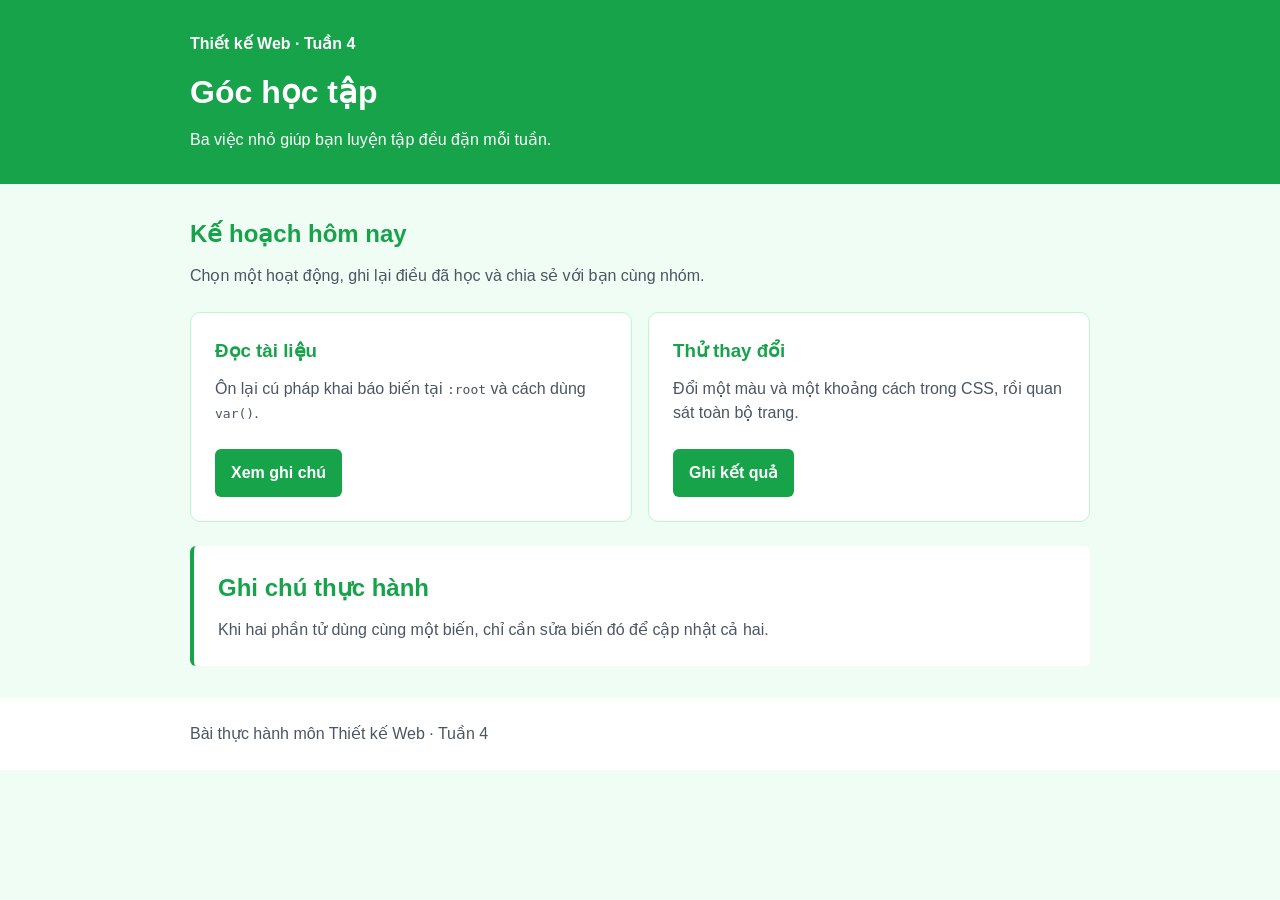
==== commit 6be1bd6b: "Add files via upload" ====
--- a/index.html
+++ b/index.html
@@ -1,335 +1,48 @@
-<!DOCTYPE html>
-<html lang="vi">
-<head>
-  <meta charset="UTF-8">
-  <meta name="viewport" content="width=device-width, initial-scale=1.0">
-  <meta name="description" content="Khám phá thời trang và phụ kiện hiện đại tại NOVA SHOP. Phong cách tối giản, chất lượng vượt trội, giao hàng nhanh.">
-  <title>NOVA SHOP — Discover Your Style</title>
-  <link rel="stylesheet" href="style.css">
-</head>
-<body>
-  <header class="site-header">
-    <div class="header-inner container">
-      <a class="brand" href="#home" aria-label="NOVA SHOP - Trang chủ">NOVA<span>.</span></a>
-
-      <nav class="desktop-nav" aria-label="Điều hướng chính">
-        <a href="#home">Home</a>
-        <a href="#products">Products</a>
-        <a href="#categories">Collections</a>
-        <a href="#sale">Sale</a>
-        <a href="#about">About</a>
-      </nav>
-
-      <div class="header-actions" aria-label="Tiện ích">
-        <a href="#newsletter" aria-label="Tìm kiếm">Search</a>
-        <a href="#about" aria-label="Tài khoản">Account</a>
-        <a href="#products" aria-label="Giỏ hàng">Cart <span class="cart-count">0</span></a>
-      </div>
-
-      <details class="mobile-menu">
-        <summary aria-label="Mở điều hướng">☰</summary>
-        <nav class="mobile-nav" aria-label="Điều hướng trên điện thoại">
-          <a href="#home">Home</a>
-          <a href="#products">Products</a>
-          <a href="#categories">Collections</a>
-          <a href="#sale">Sale</a>
-          <a href="#about">About</a>
-        </nav>
-      </details>
-    </div>
-  </header>
-
-  <main>
-    <section class="hero container" id="home" aria-labelledby="hero-title">
-      <div class="hero-copy">
-        <p class="eyebrow"><span class="eyebrow-line"></span> New collection — 2025</p>
-        <h1 id="hero-title">Discover<br>Your <span>Style.</span></h1>
-        <p class="hero-description">Những lựa chọn tinh giản, chất lượng vượt trội — giúp bạn tự tin thể hiện chất riêng mỗi ngày.</p>
-        <div class="hero-actions">
-          <a class="button button-dark" href="#products">Shop now <span aria-hidden="true">↗</span></a>
-          <a class="text-link" href="#categories">Explore collection <span aria-hidden="true">→</span></a>
-        </div>
-        <div class="hero-note"><span class="note-dot"></span> Curated essentials, made for you</div>
-      </div>
-      <div class="hero-visual">
-        <img src="https://images.unsplash.com/photo-1529139574466-a303027c1d8b?auto=format&amp;fit=crop&amp;w=1200&amp;q=85" alt="Người mẫu diện trang phục hiện đại trong bộ sưu tập NOVA">
-        <div class="image-caption"><span>01 / 03</span><span>Everyday, elevated.</span></div>
-        <div class="hero-sticker" aria-label="Bộ sưu tập mới">NOVA<br>STUDIO<br><span>EST. 2025</span></div>
-      </div>
-    </section>
-
-    <section class="category-section section-space" id="categories" aria-labelledby="category-title">
-      <div class="container">
-        <div class="section-heading">
-          <div>
-            <p class="eyebrow">Find your fit</p>
-            <h2 id="category-title">Shop by category</h2>
-          </div>
-          <a class="text-link heading-link" href="#products">View all categories <span aria-hidden="true">→</span></a>
-        </div>
-        <div class="category-grid">
-          <a class="category-card" href="#products">
-            <img src="https://images.unsplash.com/photo-1523398002811-999ca8dec234?auto=format&amp;fit=crop&amp;w=700&amp;q=80" alt="Trang phục áo thun và quần áo thường ngày">
-            <span class="category-number">01</span>
-            <span class="category-info"><strong>Clothing</strong><span>Everyday essentials</span></span>
-            <span class="category-arrow" aria-hidden="true">↗</span>
-          </a>
-          <a class="category-card" href="#products">
-            <img src="https://images.unsplash.com/photo-1542291026-7eec264c27ff?auto=format&amp;fit=crop&amp;w=700&amp;q=80" alt="Giày sneaker đỏ phong cách thể thao">
-            <span class="category-number">02</span>
-            <span class="category-info"><strong>Shoes</strong><span>Made to move</span></span>
-            <span class="category-arrow" aria-hidden="true">↗</span>
-          </a>
-          <a class="category-card" href="#products">
-            <img src="https://images.unsplash.com/photo-1553062407-98eeb64c6a62?auto=format&amp;fit=crop&amp;w=700&amp;q=80" alt="Balo đen tối giản dành cho phong cách năng động">
-            <span class="category-number">03</span>
-            <span class="category-info"><strong>Accessories</strong><span>Details that matter</span></span>
-            <span class="category-arrow" aria-hidden="true">↗</span>
-          </a>
-          <a class="category-card" href="#products">
-            <img src="https://images.unsplash.com/photo-1490481651871-ab68de25d43d?auto=format&amp;fit=crop&amp;w=700&amp;q=80" alt="Bộ sưu tập thời trang lifestyle tông màu trung tính">
-            <span class="category-number">04</span>
-            <span class="category-info"><strong>Lifestyle</strong><span>Live in your style</span></span>
-            <span class="category-arrow" aria-hidden="true">↗</span>
-          </a>
-        </div>
-      </div>
-    </section>
-
-    <section class="products-section section-space" id="products" aria-labelledby="products-title">
-      <div class="container">
-        <div class="section-heading">
-          <div>
-            <p class="eyebrow">The NOVA edit</p>
-            <h2 id="products-title">Bestsellers<span class="title-period">.</span></h2>
-          </div>
-          <a class="text-link heading-link" href="#products">View all products <span aria-hidden="true">→</span></a>
-        </div>
-        <div class="product-grid">
-          <article class="product-card">
-            <a class="product-image" href="#products" aria-label="Xem áo thun Essential Cotton Tee">
-              <img src="https://images.unsplash.com/photo-1521572163474-6864f9cf17ab?auto=format&amp;fit=crop&amp;w=800&amp;q=85" alt="Áo thun Essential Cotton Tee màu trắng">
-              <span class="badge">Bestseller</span>
-              <span class="quick-view">View details <span aria-hidden="true">↗</span></span>
-            </a>
-            <div class="product-details">
-              <div class="product-title-row"><h3>Essential Cotton Tee</h3><span class="product-color" aria-label="Màu trắng"></span></div>
-              <p class="product-description">Áo thun cotton mềm mại, phom dáng thoải mái.</p>
-              <p class="product-price">₫390.000</p>
-              <a class="button button-outline" href="#newsletter">Add to cart <span aria-hidden="true">+</span></a>
-            </div>
-          </article>
-
-          <article class="product-card">
-            <a class="product-image" href="#products" aria-label="Xem hoodie Everyday Oversized Hoodie">
-              <img src="https://images.unsplash.com/photo-1556821840-3a63f95609a7?auto=format&amp;fit=crop&amp;w=800&amp;q=85" alt="Hoodie Everyday Oversized màu xám">
-              <span class="badge badge-muted">New</span>
-              <span class="quick-view">View details <span aria-hidden="true">↗</span></span>
-            </a>
-            <div class="product-details">
-              <div class="product-title-row"><h3>Everyday Oversized Hoodie</h3><span class="product-color color-gray" aria-label="Màu xám"></span></div>
-              <p class="product-description">Lớp áo ấm áp cho những ngày cần thư giãn.</p>
-              <p class="product-price">₫890.000</p>
-              <a class="button button-outline" href="#newsletter">Add to cart <span aria-hidden="true">+</span></a>
-            </div>
-          </article>
-
-          <article class="product-card">
-            <a class="product-image" href="#products" aria-label="Xem giày sneaker City Runner">
-              <img src="https://images.unsplash.com/photo-1542291026-7eec264c27ff?auto=format&amp;fit=crop&amp;w=800&amp;q=85" alt="Giày sneaker City Runner màu đỏ trắng">
-              <span class="badge badge-sale">-20%</span>
-              <span class="quick-view">View details <span aria-hidden="true">↗</span></span>
-            </a>
-            <div class="product-details">
-              <div class="product-title-row"><h3>City Runner Sneakers</h3><span class="product-color color-red" aria-label="Màu đỏ"></span></div>
-              <p class="product-description">Thiết kế nhẹ êm, đồng hành trên mọi hành trình.</p>
-              <p class="product-price">₫1.590.000 <del>₫1.990.000</del></p>
-              <a class="button button-outline" href="#newsletter">Add to cart <span aria-hidden="true">+</span></a>
-            </div>
-          </article>
-
-          <article class="product-card">
-            <a class="product-image" href="#products" aria-label="Xem balo Daily Carry Backpack">
-              <img src="https://images.unsplash.com/photo-1553062407-98eeb64c6a62?auto=format&amp;fit=crop&amp;w=800&amp;q=85" alt="Balo Daily Carry màu đen có nhiều ngăn">
-              <span class="badge">Bestseller</span>
-              <span class="quick-view">View details <span aria-hidden="true">↗</span></span>
-            </a>
-            <div class="product-details">
-              <div class="product-title-row"><h3>Daily Carry Backpack</h3><span class="product-color color-black" aria-label="Màu đen"></span></div>
-              <p class="product-description">Balo gọn nhẹ, tiện dụng cho nhịp sống thành thị.</p>
-              <p class="product-price">₫1.290.000</p>
-              <a class="button button-outline" href="#newsletter">Add to cart <span aria-hidden="true">+</span></a>
-            </div>
-          </article>
-
-          <article class="product-card">
-            <a class="product-image" href="#products" aria-label="Xem mũ lưỡi trai Classic Cap">
-              <img src="https://images.unsplash.com/photo-1588850561407-ed78c282e89b?auto=format&amp;fit=crop&amp;w=800&amp;q=85" alt="Mũ lưỡi trai Classic Cap màu đen">
-              <span class="badge badge-muted">New</span>
-              <span class="quick-view">View details <span aria-hidden="true">↗</span></span>
-            </a>
-            <div class="product-details">
-              <div class="product-title-row"><h3>Classic Everyday Cap</h3><span class="product-color color-black" aria-label="Màu đen"></span></div>
-              <p class="product-description">Điểm nhấn đơn giản cho mọi outfit thường ngày.</p>
-              <p class="product-price">₫450.000</p>
-              <a class="button button-outline" href="#newsletter">Add to cart <span aria-hidden="true">+</span></a>
-            </div>
-          </article>
-
-          <article class="product-card">
-            <a class="product-image" href="#products" aria-label="Xem áo khoác Urban Utility Jacket">
-              <img src="https://images.unsplash.com/photo-1551028719-00167b16eac5?auto=format&amp;fit=crop&amp;w=800&amp;q=85" alt="Áo khoác Urban Utility tông màu tối">
-              <span class="badge badge-sale">-15%</span>
-              <span class="quick-view">View details <span aria-hidden="true">↗</span></span>
-            </a>
-            <div class="product-details">
-              <div class="product-title-row"><h3>Urban Utility Jacket</h3><span class="product-color color-brown" aria-label="Màu nâu"></span></div>
-              <p class="product-description">Áo khoác đa năng với chất liệu bền bỉ, nhẹ tênh.</p>
-              <p class="product-price">₫1.690.000 <del>₫1.990.000</del></p>
-              <a class="button button-outline" href="#newsletter">Add to cart <span aria-hidden="true">+</span></a>
-            </div>
-          </article>
-
-          <article class="product-card">
-            <a class="product-image" href="#products" aria-label="Xem áo thun Essential Tee màu đen">
-              <img src="https://images.unsplash.com/photo-1503341504253-dff4815485f1?auto=format&amp;fit=crop&amp;w=800&amp;q=85" alt="Áo thun Essential Tee màu tối kiểu dáng hiện đại">
-              <span class="badge badge-muted">New</span>
-              <span class="quick-view">View details <span aria-hidden="true">↗</span></span>
-            </a>
-            <div class="product-details">
-              <div class="product-title-row"><h3>Relaxed Fit Tee</h3><span class="product-color color-black" aria-label="Màu đen"></span></div>
-              <p class="product-description">Phom rộng phóng khoáng, dễ phối đồ mỗi ngày.</p>
-              <p class="product-price">₫420.000</p>
-              <a class="button button-outline" href="#newsletter">Add to cart <span aria-hidden="true">+</span></a>
-            </div>
-          </article>
-
-          <article class="product-card">
-            <a class="product-image" href="#products" aria-label="Xem giày sneaker Minimal Court">
-              <img src="https://images.unsplash.com/photo-1600185365483-26d7a4cc7519?auto=format&amp;fit=crop&amp;w=800&amp;q=85" alt="Giày sneaker trắng Minimal Court">
-              <span class="badge">Bestseller</span>
-              <span class="quick-view">View details <span aria-hidden="true">↗</span></span>
-            </a>
-            <div class="product-details">
-              <div class="product-title-row"><h3>Minimal Court Sneakers</h3><span class="product-color" aria-label="Màu trắng"></span></div>
-              <p class="product-description">Sneaker tối giản cho mọi lịch trình trong ngày.</p>
-              <p class="product-price">₫1.490.000</p>
-              <a class="button button-outline" href="#newsletter">Add to cart <span aria-hidden="true">+</span></a>
-            </div>
-          </article>
-        </div>
-      </div>
-    </section>
-
-    <section class="promotion-section section-space" id="sale" aria-labelledby="promotion-title">
-      <div class="promotion container">
-        <div class="promotion-copy">
-          <p class="eyebrow">A little something for you</p>
-          <h2 id="promotion-title">Good style.<br><span>Better price.</span></h2>
-          <p>Ưu đãi đến 30% cho những món đồ bạn sẽ muốn mặc mãi. Chỉ trong thời gian có hạn.</p>
-          <span class="promotion-mark" aria-hidden="true">N.</span>
-        </div>
-        <div class="promotion-image">
-          <img src="https://images.unsplash.com/photo-1515886657613-9f3515b0c78f?auto=format&amp;fit=crop&amp;w=1200&amp;q=85" alt="Người mẫu trong trang phục NOVA thuộc chương trình ưu đãi mùa mới">
-          <span class="promotion-tag">UP TO<br><strong>30%</strong><br>OFF</span>
-        </div>
-        <div class="promotion-action">
-          <a class="button button-light" href="#products">Shop sale <span aria-hidden="true">↗</span></a>
-        </div>
-      </div>
-    </section>
-
-    <section class="about-section section-space" id="about" aria-labelledby="about-title">
-      <div class="container">
-        <div class="about-intro">
-          <p class="eyebrow">The NOVA promise</p>
-          <h2 id="about-title">Good things,<br>done <span>right.</span></h2>
-          <p>Chúng tôi tin rằng phong cách tốt bắt đầu từ những món đồ được làm chỉn chu — cho bạn và cho cả hành tinh.</p>
-        </div>
-        <div class="feature-grid">
-          <article class="feature-card">
-            <span class="feature-icon" aria-hidden="true">✳</span>
-            <h3>Premium quality</h3>
-            <p>Chất liệu được tuyển chọn kỹ, bền đẹp qua từng lần sử dụng.</p>
-          </article>
-          <article class="feature-card">
-            <span class="feature-icon" aria-hidden="true">↗</span>
-            <h3>Fast delivery</h3>
-            <p>Giao hàng nhanh chóng, theo dõi đơn hàng dễ dàng mọi lúc.</p>
-          </article>
-          <article class="feature-card">
-            <span class="feature-icon" aria-hidden="true">↺</span>
-            <h3>Easy returns</h3>
-            <p>Đổi trả thuận tiện trong vòng 30 ngày kể từ khi nhận hàng.</p>
-          </article>
-          <article class="feature-card">
-            <span class="feature-icon" aria-hidden="true">◇</span>
-            <h3>Secure shopping</h3>
-            <p>Thanh toán an toàn, thông tin cá nhân luôn được bảo vệ.</p>
-          </article>
-        </div>
-      </div>
-    </section>
-
-    <section class="newsletter-section" id="newsletter" aria-labelledby="newsletter-title">
-      <div class="newsletter container">
-        <div class="newsletter-copy">
-          <p class="eyebrow">Stay in the loop</p>
-          <h2 id="newsletter-title">A little NOVA<br>in your inbox.</h2>
-          <p>Nhận tin mới, cảm hứng phong cách và ưu đãi dành riêng cho bạn.</p>
-        </div>
-        <form class="newsletter-form" action="#" method="get">
-          <label for="email">Địa chỉ email của bạn</label>
-          <div class="newsletter-fields">
-            <input type="email" id="email" name="email" placeholder="you@example.com" autocomplete="email" required>
-            <button class="button button-dark" type="submit">Subscribe <span aria-hidden="true">↗</span></button>
-          </div>
-          <p class="form-note">Đăng ký đồng nghĩa với việc bạn đồng ý nhận email từ NOVA. Hủy đăng ký bất kỳ lúc nào.</p>
-        </form>
-      </div>
-    </section>
-  </main>
-
-  <footer class="site-footer">
-    <div class="container">
-      <div class="footer-grid">
-        <div class="footer-brand-column">
-          <a class="brand footer-brand" href="#home">NOVA<span>.</span></a>
-          <p>Style that feels like you.<br>Những món đồ thiết yếu, dành cho mỗi ngày.</p>
-          <div class="social-links" aria-label="Mạng xã hội">
-            <a href="#footer" aria-label="Instagram">ig</a>
-            <a href="#footer" aria-label="Facebook">fb</a>
-            <a href="#footer" aria-label="TikTok">tk</a>
-          </div>
-        </div>
-        <div class="footer-column">
-          <h2>Explore</h2>
-          <a href="#products">New arrivals</a>
-          <a href="#products">Bestsellers</a>
-          <a href="#sale">Sale</a>
-          <a href="#categories">Collections</a>
-        </div>
-        <div class="footer-column">
-          <h2>Help</h2>
-          <a href="#about">Contact us</a>
-          <a href="#about">Shipping &amp; delivery</a>
-          <a href="#about">Returns &amp; exchanges</a>
-          <a href="#about">FAQs</a>
-        </div>
-        <div class="footer-column">
-          <h2>About NOVA</h2>
-          <a href="#about">Our story</a>
-          <a href="#about">Our materials</a>
-          <a href="#about">Careers</a>
-          <a href="#newsletter">Get in touch</a>
-        </div>
-      </div>
-      <div class="footer-bottom" id="footer">
-        <p>© 2025 NOVA SHOP. All rights reserved.</p>
-        <div><a href="#footer">Privacy policy</a><a href="#footer">Terms of service</a></div>
-        <a class="back-to-top" href="#home">Back to top ↑</a>
-      </div>
-    </div>
-  </footer>
-</body>
-</html>
+<!DOCTYPE html>
+<html lang="vi">
+<head>
+  <meta charset="UTF-8">
+  <meta name="viewport" content="width=device-width, initial-scale=1.0">
+  <title>Góc học tập - Bài thực hành CSS Variables</title>
+  <link rel="stylesheet" href="style.css">
+</head>
+<body>
+  <header class="site-header">
+    <div class="container">
+      <p class="eyebrow">Thiết kế Web · Tuần 4</p>
+      <h1>Góc học tập</h1>
+      <p>Ba việc nhỏ giúp bạn luyện tập đều đặn mỗi tuần.</p>
+    </div>
+  </header>
+
+  <main class="container">
+    <section class="intro" aria-labelledby="intro-title">
+      <h2 id="intro-title">Kế hoạch hôm nay</h2>
+      <p>Chọn một hoạt động, ghi lại điều đã học và chia sẻ với bạn cùng nhóm.</p>
+    </section>
+
+    <section class="activity-list" aria-label="Danh sách hoạt động">
+      <article class="activity-card">
+        <h3>Đọc tài liệu</h3>
+        <p>Ôn lại cú pháp khai báo biến tại <code>:root</code> và cách dùng <code>var()</code>.</p>
+        <a class="action-link" href="#ghi-chu">Xem ghi chú</a>
+      </article>
+
+      <article class="activity-card">
+        <h3>Thử thay đổi</h3>
+        <p>Đổi một màu và một khoảng cách trong CSS, rồi quan sát toàn bộ trang.</p>
+        <a class="action-link" href="#ghi-chu">Ghi kết quả</a>
+      </article>
+    </section>
+
+    <section class="note" id="ghi-chu" aria-labelledby="note-title">
+      <h2 id="note-title">Ghi chú thực hành</h2>
+      <p>Khi hai phần tử dùng cùng một biến, chỉ cần sửa biến đó để cập nhật cả hai.</p>
+    </section>
+  </main>
+
+  <footer class="site-footer">
+    <div class="container">Bài thực hành môn Thiết kế Web · Tuần 4</div>
+  </footer>
+</body>
+</html>
--- a/style.css
+++ b/style.css
@@ -1,1461 +1,127 @@
-/* RESET */
-*,
-*::before,
-*::after {
-  box-sizing: border-box;
-}
-
-html {
-  scroll-behavior: smooth;
-}
-
-body,
-h1,
-h2,
-h3,
-p {
-  margin: 0;
-}
-
-img {
-  display: block;
-  max-width: 100%;
-}
-
-a {
-  color: inherit;
-  text-decoration: none;
-}
-
-button,
-input {
-  font: inherit;
-}
-
-/* VARIABLES */
-:root {
-  --color-ink: #111820;
-  --color-navy: #172b3d;
-  --color-blue: #dce8f1;
-  --color-muted: #6b737b;
-  --color-line: #e5e7e9;
-  --color-paper: #ffffff;
-  --color-soft: #f5f6f6;
-  --font-body: Arial, Helvetica, sans-serif;
-  --container-width: 1280px;
-}
-
-/* GLOBAL */
-body {
-  color: var(--color-ink);
-  background: var(--color-paper);
-  font-family: var(--font-body);
-  font-size: 15px;
-  line-height: 1.6;
-  -webkit-font-smoothing: antialiased;
-}
-
-a,
-button,
-input {
-  -webkit-tap-highlight-color: transparent;
-}
-
-a:focus-visible,
-button:focus-visible,
-input:focus-visible,
-summary:focus-visible {
-  outline: 3px solid #7296b1;
-  outline-offset: 4px;
-}
-
-.container {
-  width: min(var(--container-width), calc(100% - 32px));
-  margin-inline: auto;
-}
-
-.section-space {
-  padding-block: 64px;
-}
-
-.eyebrow {
-  color: var(--color-muted);
-  font-size: 10px;
-  font-weight: 700;
-  letter-spacing: 0.18em;
-  line-height: 1.4;
-  text-transform: uppercase;
-}
-
-.section-heading {
-  display: flex;
-  align-items: end;
-  justify-content: space-between;
-  gap: 16px;
-  margin-bottom: 28px;
-}
-
-.section-heading h2 {
-  margin-top: 8px;
-  font-size: clamp(1.65rem, 6vw, 2.5rem);
-  letter-spacing: -0.055em;
-  line-height: 1.08;
-}
-
-.text-link {
-  display: inline-flex;
-  align-items: center;
-  gap: 10px;
-  font-size: 12px;
-  font-weight: 700;
-}
-
-.text-link span,
-.button span {
-  transition: transform 180ms ease;
-}
-
-.text-link:hover span,
-.button:hover span {
-  transform: translate(3px, -2px);
-}
-
-.button {
-  display: inline-flex;
-  min-height: 48px;
-  align-items: center;
-  justify-content: center;
-  gap: 20px;
-  padding: 0 20px;
-  border: 1px solid transparent;
-  font-size: 11px;
-  font-weight: 700;
-  letter-spacing: 0.09em;
-  text-transform: uppercase;
-  transition: color 180ms ease, background-color 180ms ease, border-color 180ms ease, box-shadow 180ms ease;
-}
-
-.button-dark {
-  color: #fff;
-  background: var(--color-ink);
-}
-
-.button-dark:hover {
-  background: var(--color-navy);
-  box-shadow: 0 8px 18px rgb(17 24 32 / 13%);
-}
-
-.button-outline {
-  min-height: 43px;
-  color: var(--color-ink);
-  border-color: #cdd1d4;
-}
-
-.button-outline:hover {
-  color: #fff;
-  border-color: var(--color-ink);
-  background: var(--color-ink);
-}
-
-.button-light {
-  color: var(--color-ink);
-  background: #fff;
-}
-
-.button-light:hover {
-  color: #fff;
-  border-color: #fff;
-  background: transparent;
-}
-
-/* HEADER */
-.site-header {
-  position: relative;
-  z-index: 5;
-  border-bottom: 1px solid var(--color-line);
-  background: #fff;
-}
-
-.header-inner {
-  display: flex;
-  min-height: 68px;
-  align-items: center;
-  justify-content: space-between;
-  gap: 14px;
-}
-
-.brand {
-  flex: 0 0 auto;
-  font-size: 24px;
-  font-weight: 800;
-  letter-spacing: -0.09em;
-  line-height: 1;
-}
-
-.brand span {
-  color: #7c9bb2;
-}
-
-.desktop-nav,
-.header-actions {
-  display: none;
-}
-
-.mobile-menu {
-  position: relative;
-  margin-left: auto;
-}
-
-.mobile-menu summary {
-  display: grid;
-  width: 40px;
-  height: 40px;
-  place-items: center;
-  cursor: pointer;
-  font-size: 22px;
-  list-style: none;
-}
-
-.mobile-menu summary::-webkit-details-marker {
-  display: none;
-}
-
-.mobile-menu[open] summary {
-  color: var(--color-muted);
-}
-
-.mobile-nav {
-  position: absolute;
-  top: calc(100% + 14px);
-  right: -8px;
-  display: grid;
-  width: min(240px, calc(100vw - 32px));
-  padding: 10px 18px;
-  border: 1px solid var(--color-line);
-  background: #fff;
-  box-shadow: 0 16px 30px rgb(17 24 32 / 10%);
-}
-
-.mobile-nav a {
-  padding: 12px 0;
-  border-bottom: 1px solid var(--color-line);
-  font-size: 13px;
-}
-
-.mobile-nav a:last-child {
-  border-bottom: 0;
-}
-
-/* HERO */
-.hero {
-  display: grid;
-  gap: 30px;
-  padding-block: 32px 52px;
-}
-
-.hero-copy {
-  align-self: center;
-  padding-block: 8px;
-}
-
-.hero-copy .eyebrow {
-  display: flex;
-  align-items: center;
-  gap: 9px;
-}
-
-.eyebrow-line {
-  width: 22px;
-  height: 1px;
-  background: #7c9bb2;
-}
-
-.hero h1 {
-  margin-top: 18px;
-  font-size: clamp(2.75rem, 13vw, 4rem);
-  font-weight: 700;
-  letter-spacing: -0.075em;
-  line-height: 0.99;
-}
-
-.hero h1 span,
-.about-intro h2 span {
-  color: #829eb3;
-}
-
-.hero-description {
-  max-width: 390px;
-  margin-top: 18px;
-  color: var(--color-muted);
-  font-size: 13px;
-  line-height: 1.8;
-}
-
-.hero-actions {
-  display: flex;
-  flex-wrap: wrap;
-  align-items: center;
-  gap: 17px 22px;
-  margin-top: 23px;
-}
-
-.hero-actions .button {
-  min-width: 148px;
-}
-
-.hero-actions .text-link {
-  font-size: 11px;
-}
-
-.hero-note {
-  display: flex;
-  align-items: center;
-  gap: 9px;
-  margin-top: 30px;
-  color: var(--color-muted);
-  font-size: 10px;
-  letter-spacing: 0.03em;
-}
-
-.note-dot {
-  width: 7px;
-  height: 7px;
-  border-radius: 50%;
-  background: #7c9bb2;
-}
-
-.hero-visual {
-  position: relative;
-  min-width: 0;
-  background: var(--color-soft);
-}
-
-.hero-visual > img {
-  width: 100%;
-  height: clamp(280px, 88vw, 480px);
-  object-fit: cover;
-  object-position: center 38%;
-}
-
-.image-caption {
-  position: absolute;
-  right: 14px;
-  bottom: 13px;
-  left: 14px;
-  display: flex;
-  justify-content: space-between;
-  color: white;
-  font-size: 9px;
-  letter-spacing: 0.12em;
-  text-transform: uppercase;
-  text-shadow: 0 1px 5px rgb(0 0 0 / 65%);
-}
-
-.hero-sticker {
-  position: absolute;
-  top: 14px;
-  right: 14px;
-  display: grid;
-  width: 68px;
-  height: 68px;
-  align-content: center;
-  justify-items: center;
-  border-radius: 50%;
-  color: #fff;
-  background: var(--color-navy);
-  font-size: 10px;
-  font-weight: 700;
-  letter-spacing: 0.06em;
-  line-height: 1.15;
-  text-align: center;
-}
-
-.hero-sticker span {
-  margin-top: 4px;
-  font-size: 6px;
-  font-weight: 400;
-}
-
-/* CATEGORY */
-.category-section {
-  background: var(--color-soft);
-}
-
-.heading-link {
-  display: none;
-}
-
-.category-grid {
-  display: grid;
-  grid-template-columns: minmax(0, 1fr);
-  gap: 14px;
-}
-
-.category-card {
-  position: relative;
-  display: block;
-  min-width: 0;
-  overflow: hidden;
-  background: #e5e8e9;
-}
-
-.category-card > img {
-  width: 100%;
-  height: 230px;
-  object-fit: cover;
-  transition: transform 350ms ease;
-}
-
-.category-card::after {
-  position: absolute;
-  inset: 40% 0 0;
-  background: linear-gradient(transparent, rgb(0 0 0 / 58%));
-  content: "";
-}
-
-.category-number,
-.category-info,
-.category-arrow {
-  position: absolute;
-  z-index: 1;
-  color: #fff;
-}
-
-.category-number {
-  top: 14px;
-  left: 15px;
-  font-size: 10px;
-  letter-spacing: 0.1em;
-}
-
-.category-info {
-  bottom: 15px;
-  left: 16px;
-  display: grid;
-  gap: 2px;
-}
-
-.category-info strong {
-  font-size: 19px;
-  font-weight: 600;
-  letter-spacing: -0.03em;
-}
-
-.category-info > span {
-  font-size: 10px;
-  opacity: 0.83;
-}
-
-.category-arrow {
-  right: 16px;
-  bottom: 18px;
-  font-size: 18px;
-}
-
-/* PRODUCTS */
-.products-section {
-  background: #fff;
-}
-
-.title-period {
-  color: #829eb3;
-}
-
-.product-grid {
-  display: grid;
-  grid-template-columns: minmax(0, 1fr);
-  gap: 32px 14px;
-}
-
-.product-card {
-  min-width: 0;
-}
-
-.product-image {
-  position: relative;
-  display: block;
-  overflow: hidden;
-  background: var(--color-soft);
-}
-
-.product-image > img {
-  width: 100%;
-  aspect-ratio: 0.86;
-  object-fit: cover;
-  transition: transform 400ms ease;
-}
-
-.badge {
-  position: absolute;
-  top: 11px;
-  left: 11px;
-  padding: 5px 9px;
-  color: #fff;
-  background: var(--color-navy);
-  font-size: 8px;
-  font-weight: 700;
-  letter-spacing: 0.07em;
-  line-height: 1.2;
-  text-transform: uppercase;
-}
-
-.badge-muted {
-  color: var(--color-ink);
-  background: #fff;
-}
-
-.badge-sale {
-  background: #8c4c43;
-}
-
-.quick-view {
-  position: absolute;
-  right: 10px;
-  bottom: 10px;
-  left: 10px;
-  display: flex;
-  min-height: 38px;
-  align-items: center;
-  justify-content: space-between;
-  padding: 0 12px;
-  color: var(--color-ink);
-  background: #fff;
-  font-size: 10px;
-  font-weight: 700;
-  opacity: 0;
-  transform: translateY(7px);
-  transition: opacity 180ms ease, transform 180ms ease;
-}
-
-.product-details {
-  padding-top: 13px;
-}
-
-.product-title-row {
-  display: flex;
-  min-width: 0;
-  align-items: center;
-  justify-content: space-between;
-  gap: 8px;
-}
-
-.product-title-row h3 {
-  min-width: 0;
-  font-size: 13px;
-  font-weight: 700;
-  letter-spacing: -0.02em;
-  line-height: 1.4;
-}
-
-.product-color {
-  width: 11px;
-  height: 11px;
-  flex: 0 0 auto;
-  border: 1px solid #d9dcde;
-  border-radius: 50%;
-  background: #f4f1e9;
-}
-
-.color-gray {
-  background: #8b8b88;
-}
-
-.color-red {
-  background: #b83130;
-}
-
-.color-black {
-  background: #222;
-}
-
-.color-brown {
-  background: #806858;
-}
-
-.product-description {
-  margin-top: 5px;
-  color: var(--color-muted);
-  font-size: 10px;
-  line-height: 1.6;
-}
-
-.product-price {
-  display: flex;
-  flex-wrap: wrap;
-  align-items: baseline;
-  gap: 7px;
-  margin-top: 9px;
-  font-size: 13px;
-  font-weight: 700;
-}
-
-.product-price del {
-  color: #969b9f;
-  font-size: 10px;
-  font-weight: 400;
-}
-
-.product-details .button {
-  width: 100%;
-  margin-top: 12px;
-}
-
-/* PROMOTION */
-.promotion-section {
-  padding-top: 0;
-}
-
-.promotion {
-  display: grid;
-  background: var(--color-navy);
-}
-
-.promotion-copy {
-  position: relative;
-  display: flex;
-  min-height: 300px;
-  flex-direction: column;
-  align-items: flex-start;
-  justify-content: center;
-  overflow: hidden;
-  padding: 32px 24px;
-  color: #fff;
-}
-
-.promotion-copy .eyebrow {
-  color: #b8c8d5;
-}
-
-.promotion-copy h2 {
-  position: relative;
-  z-index: 1;
-  margin-top: 13px;
-  font-size: clamp(2.1rem, 9vw, 3.5rem);
-  letter-spacing: -0.065em;
-  line-height: 1.02;
-}
-
-.promotion-copy h2 span {
-  color: #a9c0d1;
-}
-
-.promotion-copy > p:not(.eyebrow) {
-  position: relative;
-  z-index: 1;
-  max-width: 340px;
-  margin-top: 14px;
-  color: #d3dce3;
-  font-size: 11px;
-  line-height: 1.8;
-}
-
-.promotion-copy .button {
-  position: relative;
-  z-index: 1;
-  min-width: 140px;
-  margin-top: 20px;
-}
-
-.promotion-action {
-  padding: 0 24px 28px;
-  background: var(--color-navy);
-}
-
-.promotion-action .button {
-  min-width: 140px;
-}
-
-.promotion-mark {
-  position: absolute;
-  right: 15px;
-  bottom: -95px;
-  color: rgb(255 255 255 / 5%);
-  font-size: 280px;
-  font-weight: 800;
-  letter-spacing: -0.12em;
-  line-height: 1;
-}
-
-.promotion-image {
-  position: relative;
-  height: clamp(260px, 85vw, 380px);
-  overflow: hidden;
-  background: #b5bdc3;
-}
-
-.promotion-image > img {
-  width: 100%;
-  height: 100%;
-  object-fit: cover;
-  object-position: center 35%;
-}
-
-.promotion-tag {
-  position: absolute;
-  top: 15px;
-  right: 15px;
-  display: grid;
-  width: 76px;
-  height: 76px;
-  align-content: center;
-  justify-items: center;
-  border-radius: 50%;
-  color: var(--color-ink);
-  background: #fff;
-  font-size: 8px;
-  font-weight: 700;
-  letter-spacing: 0.1em;
-  line-height: 1.1;
-  text-align: center;
-}
-
-.promotion-tag strong {
-  font-size: 22px;
-  letter-spacing: -0.06em;
-}
-
-/* ABOUT */
-.about-section {
-  background: #fff;
-}
-
-.about-intro {
-  max-width: 470px;
-  margin-bottom: 28px;
-}
-
-.about-intro h2 {
-  margin-top: 10px;
-  font-size: clamp(2rem, 8vw, 3rem);
-  letter-spacing: -0.06em;
-  line-height: 1.04;
-}
-
-.about-intro > p:last-child {
-  max-width: 430px;
-  margin-top: 13px;
-  color: var(--color-muted);
-  font-size: 12px;
-  line-height: 1.8;
-}
-
-.feature-grid {
-  display: grid;
-  grid-template-columns: minmax(0, 1fr);
-  border-top: 1px solid var(--color-line);
-}
-
-.feature-card {
-  padding: 22px 0;
-  border-bottom: 1px solid var(--color-line);
-}
-
-.feature-icon {
-  display: inline-grid;
-  width: 34px;
-  height: 34px;
-  place-items: center;
-  border: 1px solid #dce1e4;
-  border-radius: 50%;
-  color: var(--color-navy);
-  font-size: 16px;
-}
-
-.feature-card h3 {
-  margin-top: 12px;
-  font-size: 13px;
-  font-weight: 700;
-}
-
-.feature-card p {
-  max-width: 250px;
-  margin-top: 6px;
-  color: var(--color-muted);
-  font-size: 10px;
-  line-height: 1.7;
-}
-
-/* NEWSLETTER */
-.newsletter-section {
-  padding-block: 48px;
-  background: #eef2f4;
-}
-
-.newsletter {
-  display: grid;
-  gap: 23px;
-}
-
-.newsletter-copy h2 {
-  margin-top: 9px;
-  font-size: clamp(1.8rem, 8vw, 2.65rem);
-  letter-spacing: -0.06em;
-  line-height: 1.05;
-}
-
-.newsletter-copy > p:last-child {
-  max-width: 360px;
-  margin-top: 11px;
-  color: var(--color-muted);
-  font-size: 11px;
-  line-height: 1.7;
-}
-
-.newsletter-form label {
-  display: block;
-  margin-bottom: 8px;
-  font-size: 10px;
-  font-weight: 700;
-}
-
-.newsletter-fields {
-  display: grid;
-  gap: 9px;
-}
-
-.newsletter-fields input {
-  width: 100%;
-  min-width: 0;
-  min-height: 48px;
-  padding: 0 14px;
-  border: 1px solid #d4dadd;
-  border-radius: 0;
-  color: var(--color-ink);
-  background: #fff;
-  font-size: 12px;
-}
-
-.newsletter-fields input::placeholder {
-  color: #9aa1a6;
-}
-
-.newsletter-fields .button {
-  width: 100%;
-}
-
-.form-note {
-  margin-top: 8px;
-  color: var(--color-muted);
-  font-size: 9px;
-  line-height: 1.6;
-}
-
-/* FOOTER */
-.site-footer {
-  padding-top: 42px;
-  color: #fff;
-  background: #111820;
-}
-
-.footer-grid {
-  display: grid;
-  grid-template-columns: minmax(0, 1fr);
-  gap: 30px 20px;
-  padding-bottom: 34px;
-}
-
-.footer-brand {
-  display: inline-block;
-  color: #fff;
-}
-
-.footer-brand-column > p {
-  margin-top: 14px;
-  color: #b3bac0;
-  font-size: 11px;
-  line-height: 1.8;
-}
-
-.social-links {
-  display: flex;
-  gap: 8px;
-  margin-top: 16px;
-}
-
-.social-links a {
-  display: grid;
-  width: 30px;
-  height: 30px;
-  place-items: center;
-  border: 1px solid #3b434a;
-  border-radius: 50%;
-  font-size: 9px;
-  font-weight: 700;
-  text-transform: uppercase;
-  transition: background-color 180ms ease;
-}
-
-.social-links a:hover {
-  background: #314454;
-}
-
-.footer-column {
-  display: grid;
-  align-content: start;
-  gap: 9px;
-}
-
-.footer-column h2 {
-  margin-bottom: 4px;
-  font-size: 11px;
-  font-weight: 700;
-}
-
-.footer-column a,
-.footer-bottom {
-  color: #b3bac0;
-  font-size: 10px;
-}
-
-.footer-column a:hover,
-.footer-bottom a:hover {
-  color: #fff;
-}
-
-.footer-bottom {
-  display: flex;
-  flex-wrap: wrap;
-  justify-content: space-between;
-  gap: 12px;
-  padding-block: 17px;
-  border-top: 1px solid #333b42;
-}
-
-.footer-bottom > div {
-  display: flex;
-  flex-wrap: wrap;
-  gap: 12px;
-}
-
-.back-to-top {
-  margin-left: auto;
-}
-
-/* MOBILE */
-/* Default styles target screens below 600px. */
-
-/* TABLET */
-@media (min-width: 600px) and (max-width: 1024px) {
-  .container {
-    width: calc(100% - 64px);
-  }
-
-  .section-space {
-    padding-block: 76px;
-  }
-
-  .header-inner {
-    min-height: 76px;
-    gap: 18px;
-  }
-
-  .desktop-nav {
-    display: flex;
-    align-items: center;
-    gap: clamp(12px, 2.2vw, 24px);
-    margin-left: auto;
-  }
-
-  .desktop-nav a,
-  .header-actions a {
-    white-space: nowrap;
-    font-size: 10px;
-    font-weight: 600;
-  }
-
-  .header-actions {
-    display: flex;
-    align-items: center;
-    gap: 15px;
-    margin-left: 7px;
-  }
-
-  .header-actions a[aria-label="Tài khoản"] {
-    display: none;
-  }
-
-  .cart-count {
-    display: inline-grid;
-    width: 16px;
-    height: 16px;
-    place-items: center;
-    border-radius: 50%;
-    color: #fff;
-    background: var(--color-ink);
-    font-size: 8px;
-  }
-
-  .mobile-menu {
-    display: none;
-  }
-
-  .hero {
-    grid-template-columns: 0.84fr 1.16fr;
-    align-items: center;
-    gap: 25px;
-    padding-block: 48px 65px;
-  }
-
-  .hero h1 {
-    font-size: clamp(2.7rem, 6vw, 4.15rem);
-  }
-
-  .hero-description {
-    max-width: 330px;
-    font-size: 12px;
-  }
-
-  .hero-actions {
-    align-items: flex-start;
-    flex-direction: column;
-    gap: 15px;
-  }
-
-  .hero-note {
-    margin-top: 23px;
-  }
-
-  .hero-visual > img {
-    height: clamp(340px, 51vw, 490px);
-  }
-
-  .heading-link {
-    display: inline-flex;
-  }
-
-  .category-grid {
-    grid-template-columns: repeat(2, minmax(0, 1fr));
-    gap: 16px;
-  }
-
-  .category-card > img {
-    height: clamp(230px, 34vw, 330px);
-  }
-
-  .product-grid {
-    grid-template-columns: repeat(2, minmax(0, 1fr));
-    gap: 34px 18px;
-  }
-
-  .product-title-row h3 {
-    font-size: 14px;
-  }
-
-  .product-description {
-    font-size: 11px;
-  }
-
-  .promotion {
-    grid-template-columns: 1fr 1fr;
-  }
-
-  .promotion-copy {
-    grid-column: 1;
-    grid-row: 1;
-    min-height: 320px;
-    padding: 32px;
-  }
-
-  .promotion-copy h2 {
-    font-size: clamp(2.4rem, 5vw, 3.5rem);
-  }
-
-  .promotion-action {
-    grid-column: 1;
-    grid-row: 2;
-    padding: 0 32px 32px;
-  }
-
-  .promotion-image {
-    grid-column: 2;
-    grid-row: 1 / span 2;
-  }
-
-  .promotion-image {
-    height: 370px;
-  }
-
-  .about-section > .container {
-    display: grid;
-    grid-template-columns: 0.9fr 1.1fr;
-    align-items: start;
-    gap: 35px;
-  }
-
-  .about-intro {
-    margin-bottom: 0;
-  }
-
-  .feature-grid {
-    grid-template-columns: repeat(2, minmax(0, 1fr));
-    border-top: 0;
-  }
-
-  .feature-card {
-    padding: 16px 12px 19px 0;
-    border-bottom: 1px solid var(--color-line);
-  }
-
-  .newsletter {
-    grid-template-columns: 0.9fr 1.1fr;
-    align-items: center;
-    gap: 35px;
-  }
-
-  .newsletter-fields {
-    grid-template-columns: minmax(0, 1fr) auto;
-    gap: 0;
-  }
-
-  .newsletter-fields .button {
-    width: auto;
-    min-width: 140px;
-  }
-
-  .footer-grid {
-    grid-template-columns: repeat(2, minmax(0, 1fr));
-    gap: 34px 35px;
-  }
-}
-
-/* DESKTOP */
-@media (min-width: 1025px) {
-  .container {
-    width: min(var(--container-width), calc(100% - 80px));
-  }
-
-  .section-space {
-    padding-block: 100px;
-  }
-
-  .header-inner {
-    min-height: 86px;
-  }
-
-  .brand {
-    font-size: 27px;
-  }
-
-  .desktop-nav {
-    display: flex;
-    align-items: center;
-    gap: clamp(24px, 3.2vw, 46px);
-    margin-inline: auto;
-  }
-
-  .desktop-nav a,
-  .header-actions a {
-    font-size: 11px;
-    font-weight: 600;
-    transition: color 180ms ease;
-  }
-
-  .desktop-nav a:hover,
-  .header-actions a:hover {
-    color: #7894a8;
-  }
-
-  .header-actions {
-    display: flex;
-    align-items: center;
-    gap: 22px;
-  }
-
-  .cart-count {
-    display: inline-grid;
-    width: 17px;
-    height: 17px;
-    place-items: center;
-    border-radius: 50%;
-    color: #fff;
-    background: var(--color-ink);
-    font-size: 8px;
-  }
-
-  .mobile-menu {
-    display: none;
-  }
-
-  .hero {
-    grid-template-columns: 0.9fr 1.1fr;
-    align-items: center;
-    gap: clamp(50px, 8vw, 112px);
-    padding-block: 72px 104px;
-  }
-
-  .hero-copy {
-    padding-left: clamp(0px, 3vw, 38px);
-  }
-
-  .hero h1 {
-    margin-top: 23px;
-    font-size: clamp(4.2rem, 6.2vw, 6.1rem);
-  }
-
-  .hero-description {
-    margin-top: 22px;
-    font-size: 14px;
-  }
-
-  .hero-actions {
-    gap: 26px;
-    margin-top: 28px;
-  }
-
-  .hero-actions .text-link {
-    font-size: 12px;
-  }
-
-  .hero-note {
-    margin-top: 44px;
-    font-size: 11px;
-  }
-
-  .hero-visual > img {
-    height: min(47vw, 620px);
-    min-height: 470px;
-  }
-
-  .image-caption {
-    right: 22px;
-    bottom: 18px;
-    left: 22px;
-    font-size: 10px;
-  }
-
-  .hero-sticker {
-    top: 25px;
-    right: 25px;
-    width: 84px;
-    height: 84px;
-    font-size: 12px;
-  }
-
-  .section-heading {
-    margin-bottom: 38px;
-  }
-
-  .section-heading h2 {
-    font-size: 40px;
-  }
-
-  .heading-link {
-    display: inline-flex;
-  }
-
-  .category-grid {
-    grid-template-columns: repeat(4, minmax(0, 1fr));
-    gap: 18px;
-  }
-
-  .category-card > img {
-    height: clamp(240px, 27vw, 340px);
-  }
-
-  .category-card:hover > img {
-    transform: scale(1.045);
-  }
-
-  .category-number {
-    top: 18px;
-    left: 19px;
-  }
-
-  .category-info {
-    bottom: 20px;
-    left: 20px;
-  }
-
-  .category-info strong {
-    font-size: 22px;
-  }
-
-  .category-arrow {
-    right: 20px;
-    bottom: 22px;
-  }
-
-  .product-grid {
-    grid-template-columns: repeat(4, minmax(0, 1fr));
-    gap: 42px 20px;
-  }
-
-  .product-image:hover > img {
-    transform: scale(1.045);
-  }
-
-  .product-image:hover .quick-view,
-  .product-image:focus-visible .quick-view {
-    opacity: 1;
-    transform: translateY(0);
-  }
-
-  .product-details {
-    padding-top: 16px;
-  }
-
-  .product-title-row h3 {
-    font-size: 14px;
-  }
-
-  .product-description {
-    font-size: 11px;
-  }
-
-  .product-price {
-    font-size: 14px;
-  }
-
-  .product-details .button {
-    margin-top: 14px;
-  }
-
-  .promotion-section {
-    padding-top: 0;
-  }
-
-  .promotion {
-    grid-template-columns: 1fr 1fr;
-  }
-
-  .promotion-copy {
-    grid-column: 1;
-    grid-row: 1;
-    min-height: 410px;
-    padding: 55px clamp(38px, 6vw, 82px);
-  }
-
-  .promotion-copy h2 {
-    margin-top: 18px;
-    font-size: clamp(3.1rem, 5vw, 4.6rem);
-  }
-
-  .promotion-copy > p:not(.eyebrow) {
-    margin-top: 18px;
-    font-size: 12px;
-  }
-
-  .promotion-copy .button {
-    margin-top: 26px;
-  }
-
-  .promotion-action {
-    grid-column: 1;
-    grid-row: 2;
-    padding: 0 clamp(38px, 6vw, 82px) 50px;
-  }
-
-  .promotion-image {
-    grid-column: 2;
-    grid-row: 1 / span 2;
-  }
-
-  .promotion-image {
-    height: 510px;
-  }
-
-  .promotion-tag {
-    top: 24px;
-    right: 24px;
-    width: 90px;
-    height: 90px;
-  }
-
-  .about-section > .container {
-    display: block;
-  }
-
-  .about-intro {
-    max-width: 650px;
-    margin-bottom: 38px;
-  }
-
-  .about-intro h2 {
-    font-size: 54px;
-  }
-
-  .about-intro > p:last-child {
-    font-size: 13px;
-  }
-
-  .feature-grid {
-    grid-template-columns: repeat(4, minmax(0, 1fr));
-    border-top: 0;
-  }
-
-  .feature-card {
-    min-height: 165px;
-    padding: 17px 20px 20px;
-    border-right: 1px solid var(--color-line);
-    border-bottom: 1px solid var(--color-line);
-  }
-
-  .feature-card:first-child {
-    padding-left: 0;
-  }
-
-  .feature-card:last-child {
-    padding-right: 0;
-    border-right: 0;
-  }
-
-  .feature-card h3 {
-    font-size: 14px;
-  }
-
-  .feature-card p {
-    font-size: 11px;
-  }
-
-  .newsletter-section {
-    padding-block: 62px;
-  }
-
-  .newsletter {
-    grid-template-columns: 1fr 1fr;
-    align-items: center;
-    gap: 70px;
-  }
-
-  .newsletter-copy h2 {
-    font-size: 42px;
-  }
-
-  .newsletter-copy > p:last-child {
-    font-size: 12px;
-  }
-
-  .newsletter-fields {
-    grid-template-columns: minmax(0, 1fr) auto;
-    gap: 0;
-  }
-
-  .newsletter-fields .button {
-    width: auto;
-    min-width: 150px;
-  }
-
-  .site-footer {
-    padding-top: 60px;
-  }
-
-  .footer-grid {
-    grid-template-columns: 1.35fr repeat(3, 1fr);
-    gap: 40px;
-    padding-bottom: 50px;
-  }
-
-  .footer-bottom {
-    align-items: center;
-    padding-block: 20px;
-  }
-}
-
-@media (prefers-reduced-motion: reduce) {
-  *,
-  *::before,
-  *::after {
-    scroll-behavior: auto !important;
-    transition-duration: 0.01ms !important;
-  }
-}
+:root {
+  /* Colors */
+  --color-text: #1f2937;
+  --color-background: #f0fdf4;
+  --color-primary: #16a34a;
+  --color-white: #ffffff;
+  --color-secondary-text: #4b5563;
+  --color-border: #bbf7d0;
+
+  /* Margin / Padding */
+  --space-0: 0;
+  --space-12: 12px;
+  --space-16: 16px;
+  --space-24: 24px;
+  --space-32: 32px;
+
+  /* Border radius */
+  --radius-small: 6px;
+  --radius-medium: 10px;
+}
+* {
+  box-sizing: border-box;
+}
+
+body {
+  margin: var(--space-0);
+  font-family: Arial, sans-serif;
+  line-height: 1.5;
+  color: var(--color-text);
+  background-color: var(--color-background);
+}
+
+.container {
+  width: min(100% - 32px, 900px);
+  margin: var(--space-0) auto;
+}
+
+.site-header {
+  padding: var(--space-32) 0;
+  color: var(--color-white);
+  background-color: var(--color-primary);
+}
+
+.site-header h1 {
+  margin: var(--space-0) 0 var(--space-12);
+  font-size: 2rem;
+}
+
+.site-header p {
+  margin: var(--space-0);
+}
+
+.site-header .eyebrow {
+  margin: var(--space-0) 0 var(--space-12);
+  font-weight: bold;
+}
+
+.intro {
+  margin: var(--space-32) 0 var(--space-24);
+}
+
+.intro h2,
+.note h2 {
+  margin: var(--space-0) 0 var(--space-12);
+  color: var(--color-primary);
+}
+
+.intro p,
+.note p {
+  margin: var(--space-0);
+  color: var(--color-secondary-text);
+}
+
+.activity-list {
+  display: grid;
+  gap: var(--space-16);
+  grid-template-columns: repeat(
+    auto-fit,
+    minmax(min(100%, 260px), 1fr)
+  );
+}
+
+.activity-card {
+  padding: var(--space-24);
+  border: 1px solid var(--color-border);
+  border-radius: var(--radius-medium);
+  background-color: var(--color-white);
+}
+
+.activity-card h3 {
+  margin: var(--space-0) 0 var(--space-12);
+  color: var(--color-primary);
+}
+
+.activity-card p {
+  margin: var(--space-0) 0 var(--space-24);
+  color: var(--color-secondary-text);
+}
+
+.action-link {
+  display: inline-block;
+  padding: var(--space-12) var(--space-16);
+  border-radius: var(--radius-small);
+  color: var(--color-white);
+  background-color: var(--color-primary);
+  text-decoration: none;
+  font-weight: bold;
+}
+
+.action-link:hover,
+.action-link:focus-visible {
+  background-color: var(--color-text);
+}
+
+.note {
+  margin: var(--space-24) 0 var(--space-32);
+  padding: var(--space-24);
+  border-left: 4px solid var(--color-primary);
+  border-radius: var(--radius-small);
+  background-color: var(--color-white);
+}
+
+.site-footer {
+  padding: var(--space-24) 0;
+  color: var(--color-secondary-text);
+  background-color: var(--color-white);
+}
